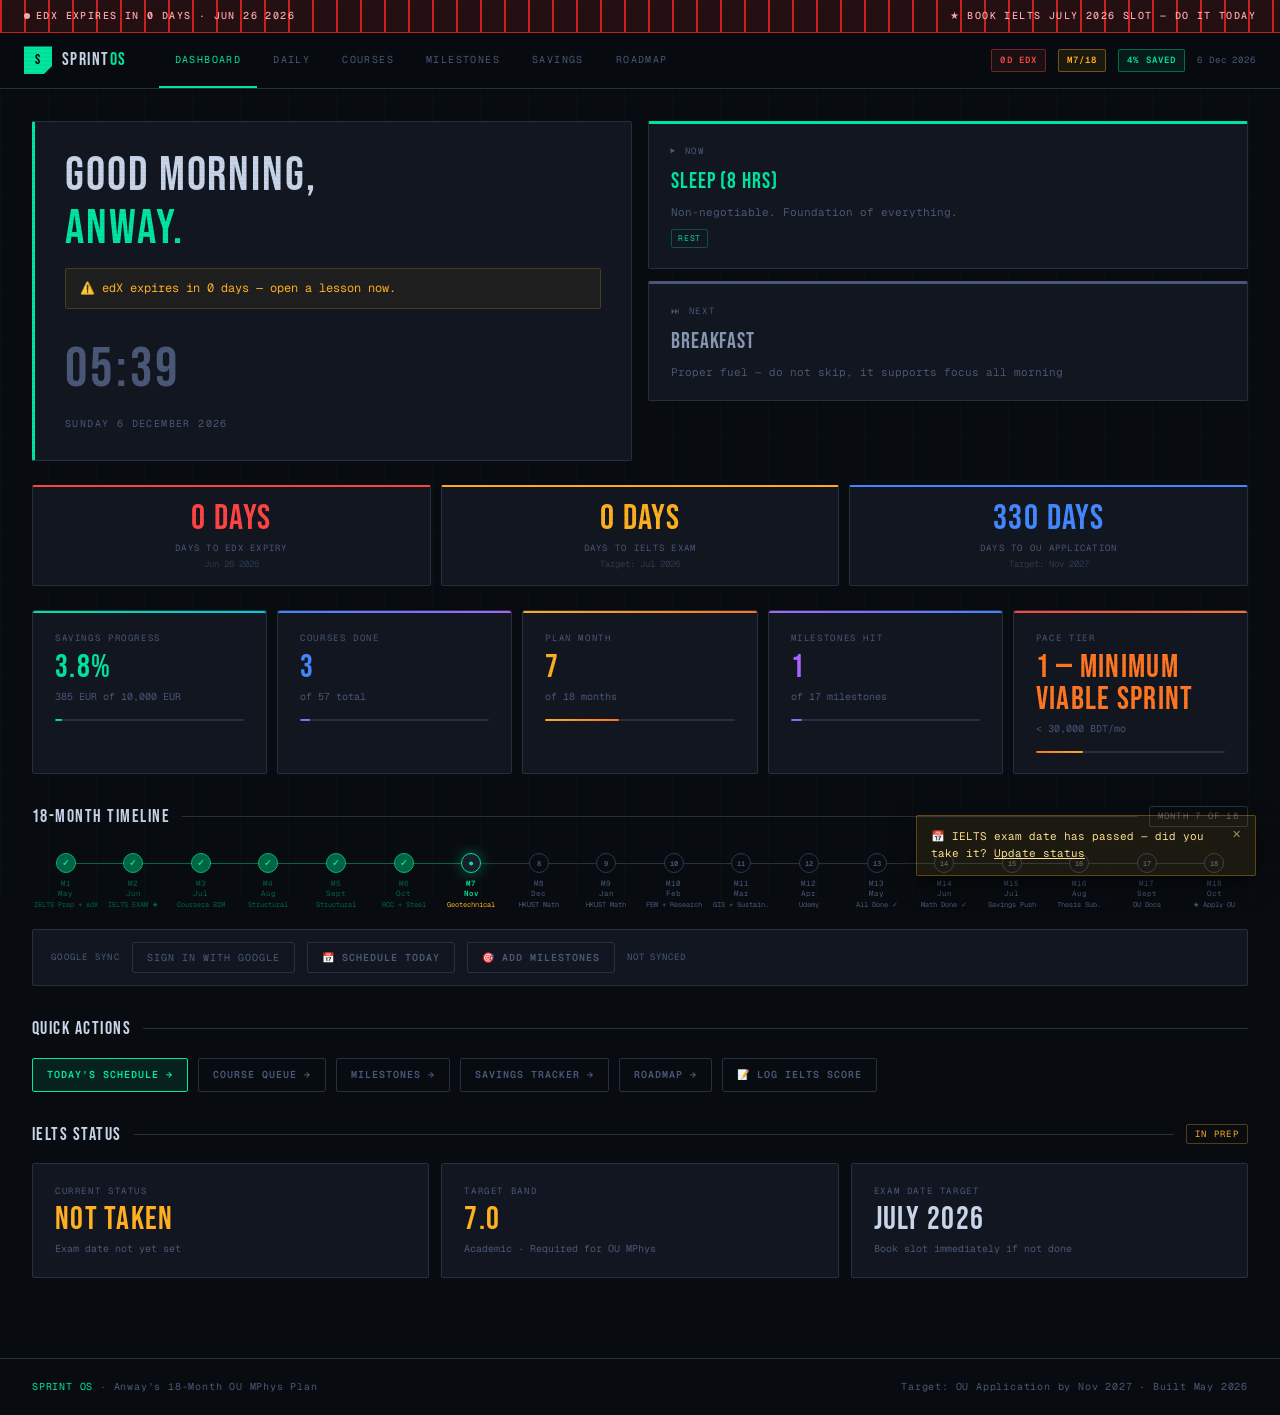
==== index.html @ 0c219feb "Add files via upload" ====
<!DOCTYPE html>
<html lang="en">
<head>
<meta charset="UTF-8">
<meta name="viewport" content="width=device-width,initial-scale=1">
<title>Sprint OS · Dashboard</title>
<link rel="stylesheet" href="style.css">
<style>
.hero {
  display:grid; grid-template-columns:1fr 1fr;
  gap:16px; margin-bottom:24px;
}
.hero-main {
  background:var(--bg2); border:1px solid var(--border2);
  border-left:3px solid var(--green); border-radius:var(--radius);
  padding:28px 30px; grid-column:1;
}
.hero-greeting { font-family:var(--font-display); font-size:clamp(1.8rem,4vw,3rem); letter-spacing:.04em; line-height:1.1; margin-bottom:8px; }
.hero-greeting .acc { color:var(--green); }
.hero-priority { font-size:12px; color:var(--amber); margin-top:12px; padding:10px 14px; background:rgba(255,176,32,.06); border:1px solid rgba(255,176,32,.2); border-radius:2px; }
.hero-clock { font-family:var(--font-display); font-size:3.5rem; letter-spacing:.06em; color:var(--text3); margin-top:16px; }
.hero-date  { font-size:10px; color:var(--text3); letter-spacing:.14em; text-transform:uppercase; margin-top:2px; }

.now-block-card {
  background:var(--bg2); border:1px solid var(--border2);
  border-top:3px solid var(--green); border-radius:var(--radius);
  padding:20px 22px;
}
.nb-label { font-size:9px; letter-spacing:.2em; text-transform:uppercase; color:var(--text3); margin-bottom:6px; }
.nb-name  { font-family:var(--font-display); font-size:1.4rem; letter-spacing:.04em; color:var(--green); margin-bottom:4px; }
.nb-desc  { font-size:11px; color:var(--text3); line-height:1.5; }
.nb-tag   { display:inline-block; font-size:8px; letter-spacing:.1em; text-transform:uppercase; padding:2px 6px; border-radius:2px; border:1px solid; margin-top:8px; }

.countdown-row { display:grid; grid-template-columns:repeat(3,1fr); gap:10px; margin-bottom:24px; }
.cd-card { background:var(--bg2); border:1px solid var(--border2); border-radius:var(--radius); padding:14px 16px; text-align:center; }
.cd-num  { font-family:var(--font-display); font-size:2.2rem; letter-spacing:.04em; line-height:1; }
.cd-lbl  { font-size:9px; letter-spacing:.14em; text-transform:uppercase; color:var(--text3); margin-top:4px; }
.cd-date { font-size:9px; color:var(--dim); margin-top:2px; }

.quick-actions { display:flex; gap:10px; flex-wrap:wrap; margin-bottom:28px; }

.sync-bar {
  background:var(--bg2); border:1px solid var(--border2);
  border-radius:var(--radius); padding:12px 18px;
  display:flex; align-items:center; gap:12px; flex-wrap:wrap;
  margin-bottom:24px;
}
.sync-bar-label { font-size:9px; letter-spacing:.14em; text-transform:uppercase; color:var(--text3); }

@media(max-width:768px){
  .hero { grid-template-columns:1fr; }
  .countdown-row { grid-template-columns:1fr 1fr; }
}
</style>
</head>
<body>

<div id="nav-placeholder"></div>

<main class="main fade-in">

  <!-- HERO -->
  <div class="hero">
    <div class="hero-main">
      <div class="hero-greeting">
        <span id="greeting-text">Good morning,</span><br>
        <span class="acc">Anway.</span>
      </div>
      <div class="hero-priority" id="daily-priority">Loading...</div>
      <div class="hero-clock" id="live-clock">--:--</div>
      <div class="hero-date"  id="live-date-full">—</div>
    </div>

    <div style="display:flex;flex-direction:column;gap:12px">
      <div class="now-block-card">
        <div class="nb-label">▶ Now</div>
        <div class="nb-name" id="now-block-name">—</div>
        <div class="nb-desc" id="now-block-desc">—</div>
        <span class="nb-tag" id="now-block-tag" style="color:var(--green);border-color:rgba(0,229,160,.3)">—</span>
      </div>
      <div class="now-block-card" style="border-top-color:var(--text3)">
        <div class="nb-label">⏭ Next</div>
        <div class="nb-name" id="next-block-name" style="color:var(--text2)">—</div>
        <div class="nb-desc" id="next-block-desc">—</div>
      </div>
    </div>
  </div>

  <!-- COUNTDOWNS -->
  <div class="countdown-row">
    <div class="cd-card" style="border-top:2px solid var(--red)">
      <div class="cd-num" style="color:var(--red)" id="cnt-edx">—</div>
      <div class="cd-lbl">Days to edX Expiry</div>
      <div class="cd-date">Jun 26 2026</div>
    </div>
    <div class="cd-card" style="border-top:2px solid var(--amber)">
      <div class="cd-num" style="color:var(--amber)" id="cnt-ielts">—</div>
      <div class="cd-lbl">Days to IELTS Exam</div>
      <div class="cd-date">Target: Jul 2026</div>
    </div>
    <div class="cd-card" style="border-top:2px solid var(--blue)">
      <div class="cd-num" style="color:var(--blue)" id="cnt-ou">—</div>
      <div class="cd-lbl">Days to OU Application</div>
      <div class="cd-date">Target: Nov 2027</div>
    </div>
  </div>

  <!-- STATS -->
  <div class="stat-grid delay-2">
    <div class="card lift">
      <div class="card-accent-bar" style="background:linear-gradient(90deg,var(--green),var(--teal))"></div>
      <div class="card-label">Savings Progress</div>
      <div class="card-value green" id="stat-savings-pct">—%</div>
      <div class="card-sub" id="stat-savings-sub">— EUR of 10,000 EUR</div>
      <div class="micro-bar"><div class="micro-fill" id="mf-savings" style="background:linear-gradient(90deg,var(--green),var(--teal))"></div></div>
    </div>
    <div class="card lift">
      <div class="card-accent-bar" style="background:linear-gradient(90deg,var(--blue),var(--purple))"></div>
      <div class="card-label">Courses Done</div>
      <div class="card-value blue" id="stat-courses">—</div>
      <div class="card-sub" id="stat-courses-sub">of — total</div>
      <div class="micro-bar"><div class="micro-fill" id="mf-courses" style="background:linear-gradient(90deg,var(--blue),var(--purple))"></div></div>
    </div>
    <div class="card lift">
      <div class="card-accent-bar" style="background:linear-gradient(90deg,var(--amber),var(--orange))"></div>
      <div class="card-label">Plan Month</div>
      <div class="card-value amber" id="stat-month">—</div>
      <div class="card-sub">of 18 months</div>
      <div class="micro-bar"><div class="micro-fill" id="mf-month" style="background:linear-gradient(90deg,var(--amber),var(--orange))"></div></div>
    </div>
    <div class="card lift">
      <div class="card-accent-bar" style="background:linear-gradient(90deg,var(--purple),var(--blue))"></div>
      <div class="card-label">Milestones Hit</div>
      <div class="card-value purple" id="stat-miles">—</div>
      <div class="card-sub" id="stat-miles-sub">of — milestones</div>
      <div class="micro-bar"><div class="micro-fill" id="mf-miles" style="background:linear-gradient(90deg,var(--purple),var(--blue))"></div></div>
    </div>
    <div class="card lift">
      <div class="card-accent-bar" style="background:linear-gradient(90deg,var(--red),var(--orange))"></div>
      <div class="card-label">Pace Tier</div>
      <div class="card-value" id="stat-tier" style="color:var(--orange)">—</div>
      <div class="card-sub" id="stat-tier-sub">—</div>
      <div class="micro-bar"><div class="micro-fill" id="mf-tier" style="background:linear-gradient(90deg,var(--orange),var(--amber))"></div></div>
    </div>
  </div>

  <!-- TIMELINE -->
  <div class="sec-head">
    <div class="sec-title">18-Month Timeline</div>
    <div class="sec-line"></div>
    <div class="sec-tag dim" id="tl-month-tag">Month — of 18</div>
  </div>
  <div id="timeline-placeholder"></div>

  <!-- SYNC / GOOGLE -->
  <div class="sync-bar delay-3">
    <span class="sync-bar-label">Google Sync</span>
    <button class="gapi-btn" id="gapi-btn" onclick="handleGapiBtn()">
      <span id="gapi-btn-text">Sign in with Google</span>
    </button>
    <button class="btn btn-ghost" onclick="U.scheduleToday()" title="Add today's schedule to Google Calendar">📅 Schedule Today</button>
    <button class="btn btn-ghost" onclick="U.scheduleAllMilestones()" title="Add all milestone dates to Google Calendar">🎯 Add Milestones</button>
    <span class="sync-status" id="sync-status">Not synced</span>
  </div>

  <!-- QUICK ACTIONS -->
  <div class="sec-head"><div class="sec-title">Quick Actions</div><div class="sec-line"></div></div>
  <div class="quick-actions">
    <a href="daily.html"     class="btn btn-primary">Today's Schedule →</a>
    <a href="courses.html"   class="btn btn-ghost">Course Queue →</a>
    <a href="milestones.html"class="btn btn-ghost">Milestones →</a>
    <a href="savings.html"   class="btn btn-ghost">Savings Tracker →</a>
    <a href="roadmap.html"   class="btn btn-ghost">Roadmap →</a>
    <button class="btn btn-ghost" onclick="showIeltsModal()">📝 Log IELTS Score</button>
  </div>

  <!-- IELTS STATUS PANEL -->
  <div class="sec-head"><div class="sec-title">IELTS Status</div><div class="sec-line"></div><div class="sec-tag" id="ielts-tag">—</div></div>
  <div id="ielts-panel" style="display:flex;gap:12px;flex-wrap:wrap">
    <div class="card" style="flex:1;min-width:220px" id="ielts-status-card">
      <div class="card-label">Current Status</div>
      <div class="card-value" id="ielts-status-val">—</div>
      <div class="card-sub"  id="ielts-status-sub">—</div>
    </div>
    <div class="card" style="flex:1;min-width:220px">
      <div class="card-label">Target Band</div>
      <div class="card-value amber">7.0</div>
      <div class="card-sub">Academic · Required for OU MPhys</div>
    </div>
    <div class="card" style="flex:1;min-width:220px">
      <div class="card-label">Exam Date Target</div>
      <div class="card-value">July 2026</div>
      <div class="card-sub">Book slot immediately if not done</div>
    </div>
  </div>

</main>

<!-- IELTS Score Modal -->
<div id="ielts-modal" style="display:none;position:fixed;inset:0;background:rgba(0,0,0,.75);z-index:8000;align-items:center;justify-content:center">
  <div style="background:var(--bg2);border:1px solid var(--border2);border-top:3px solid var(--green);padding:28px 32px;border-radius:var(--radius);min-width:320px;max-width:420px">
    <div style="font-family:var(--font-display);font-size:1.4rem;letter-spacing:.05em;margin-bottom:16px">Log IELTS Score</div>
    <div class="input-row">
      <span class="input-label">Overall Band Score</span>
      <input class="field" type="number" id="ielts-score-input" step="0.5" min="1" max="9" placeholder="e.g. 7.5"/>
    </div>
    <div style="display:flex;gap:8px;margin-top:16px">
      <button class="btn btn-primary" onclick="submitIelts()">Save Score</button>
      <button class="btn btn-ghost" onclick="document.getElementById('ielts-modal').style.display='none'">Cancel</button>
    </div>
    <div style="font-size:10px;color:var(--text3);margin-top:12px">Saving this will switch the planner to Post-IELTS mode and sync to Google Drive if connected.</div>
  </div>
</div>

<div id="footer-placeholder"></div>

<!-- SCRIPTS -->
<script src="data.js"></script>
<script src="update.js"></script>
<!-- Load Google API (optional — works without it) -->
<script async defer src="https://apis.google.com/js/api.js" onload="U.init()"></script>
<script>
// Fallback init if gapi doesn't load
window.addEventListener('load', () => {
  if (!window._gapiInitDone) U.init();
});

document.addEventListener('DOMContentLoaded', () => {
  document.getElementById('nav-placeholder').innerHTML = buildNavHTML('index.html');
  document.getElementById('footer-placeholder').innerHTML = buildFooterHTML();
  document.getElementById('timeline-placeholder').innerHTML = buildTimelineHTML();
  refresh();
});

document.addEventListener('ui:refresh',        refresh);
document.addEventListener('savings:updated',   refresh);
document.addEventListener('milestones:updated',refresh);
document.addEventListener('state:loaded',      refresh);

document.addEventListener('gapi:auth', e => {
  const btn = document.getElementById('gapi-btn');
  const txt = document.getElementById('gapi-btn-text');
  if (e.detail.isSignedIn) {
    btn.classList.add('signed-in');
    const user = gapi?.auth2?.getAuthInstance()?.currentUser?.get()?.getBasicProfile();
    txt.textContent = '✓ ' + (user?.getEmail() || 'Signed in');
  } else {
    btn.classList.remove('signed-in');
    txt.textContent = 'Sign in with Google';
  }
});

function handleGapiBtn() {
  if (U.Drive.isSignedIn()) U.Drive.signOut();
  else U.Drive.signIn();
}

function refresh() {
  const sum = U.liveSummary();
  const t   = sum.tier;

  document.getElementById('greeting-text').textContent = sum.greeting.split(',')[0] + ',';

  const cb = sum.currentBlock;
  document.getElementById('now-block-name').textContent = cb ? cb.n : '—';
  document.getElementById('now-block-desc').textContent = cb ? cb.d : 'No active block.';
  document.getElementById('now-block-tag').textContent  = cb ? cb.tag.toUpperCase() : '—';
  const nb = sum.nextBlock;
  document.getElementById('next-block-name').textContent = nb ? nb.n : '—';
  document.getElementById('next-block-desc').textContent = nb ? nb.d : '—';

  document.getElementById('daily-priority').textContent = sum.dailyPriority;

  const sp = sum.savingsPct.toFixed(1);
  const se = Math.round(sum.savingsEur);
  document.getElementById('stat-savings-pct').textContent = sp + '%';
  document.getElementById('stat-savings-sub').textContent = se + ' EUR of 10,000 EUR';
  document.getElementById('mf-savings').style.width = sp + '%';

  document.getElementById('stat-courses').textContent    = sum.cDone;
  document.getElementById('stat-courses-sub').textContent = 'of ' + sum.cTotal + ' total';
  document.getElementById('mf-courses').style.width = (sum.cDone/sum.cTotal*100) + '%';

  document.getElementById('stat-month').textContent = sum.planMonth;
  document.getElementById('mf-month').style.width   = (sum.planMonth/18*100) + '%';

  document.getElementById('stat-miles').textContent     = sum.mDone;
  document.getElementById('stat-miles-sub').textContent = 'of ' + sum.mTotal + ' milestones';
  document.getElementById('mf-miles').style.width = (sum.mDone/sum.mTotal*100) + '%';

  document.getElementById('stat-tier').textContent    = t.id + ' — ' + t.name;
  document.getElementById('stat-tier-sub').textContent= t.range;
  document.getElementById('mf-tier').style.width       = t.fillPct + '%';
  document.getElementById('stat-tier').style.color     = t.col;
  document.getElementById('tl-month-tag').textContent  = 'Month ' + sum.planMonth + ' of 18';

  // IELTS panel
  const taken = U.Phase.ieltsTaken();
  const score = U.Phase.ieltsScore();
  document.getElementById('ielts-tag').textContent = taken ? (score >= 7 ? '✅ PASSED' : '⚠️ RETAKE') : 'IN PREP';
  document.getElementById('ielts-tag').className   = 'sec-tag ' + (taken ? (score >= 7 ? 'green' : 'red') : 'amber');
  document.getElementById('ielts-status-val').textContent = taken ? (score || '—') : 'Not taken';
  document.getElementById('ielts-status-sub').textContent = taken
    ? ('Taken ' + (U.Phase.ieltsTakenDate() ? new Date(U.Phase.ieltsTakenDate()).toLocaleDateString('en-GB') : ''))
    : 'Exam date not yet set';
  document.getElementById('ielts-status-val').style.color = taken ? (score >= 7 ? 'var(--green)' : 'var(--red)') : 'var(--amber)';
}

function showIeltsModal() { document.getElementById('ielts-modal').style.display = 'flex'; }
function submitIelts() {
  const score = parseFloat(document.getElementById('ielts-score-input').value);
  if (isNaN(score) || score < 1 || score > 9) { alert('Enter a valid band score (1–9)'); return; }
  U.markIeltsTaken(score);
  document.getElementById('ielts-modal').style.display = 'none';
  refresh();
}
</script>
</body>
</html>
---- style.css ----
/* ═══════════════════════════════════════════════════════════
   SPRINT OS — Shared Design System
   Aesthetic: Terminal × Mission Control × Engineering Log
   Fonts: Geist Mono (body) + Bebas Neue (display)
═══════════════════════════════════════════════════════════ */

@import url('https://fonts.googleapis.com/css2?family=Bebas+Neue&family=Geist+Mono:wght@300;400;500;600&family=Instrument+Serif:ital@0;1&display=swap');

/* ── TOKENS ── */
:root {
  --bg:       #080c10;
  --bg1:      #0c1018;
  --bg2:      #111620;
  --bg3:      #181e2c;
  --bg4:      #1e2638;

  --border:   #1e2638;
  --border2:  #263040;
  --border3:  #2e3a50;

  --text:     #c8d4e8;
  --text2:    #8898b4;
  --text3:    #4a5878;
  --dim:      #2e3a50;

  --green:    #00e5a0;
  --green2:   #00b87f;
  --green3:   #006644;
  --amber:    #ffb020;
  --amber2:   #cc8800;
  --red:      #ff4444;
  --red2:     #cc2222;
  --blue:     #4488ff;
  --blue2:    #2255cc;
  --purple:   #aa66ff;
  --teal:     #00ccdd;
  --orange:   #ff7722;

  --font-mono: 'Geist Mono', 'JetBrains Mono', monospace;
  --font-display: 'Bebas Neue', 'Impact', sans-serif;
  --font-serif: 'Instrument Serif', Georgia, serif;

  --nav-h: 56px;
  --radius: 2px;

  --glow-green: 0 0 24px rgba(0,229,160,.2);
  --glow-amber: 0 0 24px rgba(255,176,32,.2);
  --glow-red:   0 0 24px rgba(255,68,68,.2);
  --glow-blue:  0 0 24px rgba(68,136,255,.2);
}

/* ── RESET ── */
*, *::before, *::after { margin:0; padding:0; box-sizing:border-box; }
html { scroll-behavior: smooth; }

body {
  background: var(--bg);
  color: var(--text);
  font-family: var(--font-mono);
  font-size: 13px;
  line-height: 1.6;
  min-height: 100vh;
  overflow-x: hidden;
}

/* Scanline overlay */
body::before {
  content: '';
  position: fixed; inset: 0;
  background: repeating-linear-gradient(
    0deg,
    transparent,
    transparent 2px,
    rgba(0,0,0,.03) 2px,
    rgba(0,0,0,.03) 4px
  );
  pointer-events: none; z-index: 9999;
  mix-blend-mode: multiply;
}

/* Grid background */
body::after {
  content: '';
  position: fixed; inset: 0;
  background-image:
    linear-gradient(rgba(0,229,160,.025) 1px, transparent 1px),
    linear-gradient(90deg, rgba(0,229,160,.025) 1px, transparent 1px);
  background-size: 48px 48px;
  pointer-events: none; z-index: 0;
}

a { color: var(--green); text-decoration: none; }
a:hover { color: var(--text); }

/* ── SCROLLBAR ── */
::-webkit-scrollbar { width: 4px; height: 4px; }
::-webkit-scrollbar-track { background: var(--bg1); }
::-webkit-scrollbar-thumb { background: var(--border3); border-radius: 2px; }
::-webkit-scrollbar-thumb:hover { background: var(--text3); }

/* ═══════════════════════════════════════════════════════════
   TOP ALERT BAR
═══════════════════════════════════════════════════════════ */
.alert-bar {
  display: flex; align-items: center; justify-content: space-between;
  gap: 12px; flex-wrap: wrap;
  padding: 8px 24px;
  font-size: 10px; letter-spacing: .14em; text-transform: uppercase; font-weight: 500;
  position: relative; z-index: 100;
}
.alert-bar.danger {
  background: repeating-linear-gradient(
    90deg, var(--red2) 0, var(--red2) 2px, rgba(204,34,34,.15) 2px, rgba(204,34,34,.15) 24px
  );
  border-bottom: 1px solid var(--red2);
  color: #ffaaaa;
}
.alert-bar.warn {
  background: rgba(255,176,32,.08);
  border-bottom: 1px solid rgba(255,176,32,.25);
  color: var(--amber);
}
.alert-bar .ab-dot {
  display: inline-block; width: 6px; height: 6px; border-radius: 50%;
  background: currentColor; margin-right: 6px;
  animation: blink 1.4s ease infinite;
}
@keyframes blink { 0%,100%{opacity:1} 50%{opacity:.2} }

/* ═══════════════════════════════════════════════════════════
   NAVIGATION
═══════════════════════════════════════════════════════════ */
.nav {
  position: sticky; top: 0; z-index: 200;
  height: var(--nav-h);
  background: rgba(8,12,16,.95);
  border-bottom: 1px solid var(--border2);
  backdrop-filter: blur(12px);
  display: flex; align-items: center;
  padding: 0 24px;
  gap: 0;
}

.nav-brand {
  display: flex; align-items: center; gap: 10px;
  margin-right: 32px; flex-shrink: 0;
}
.nav-logo {
  width: 28px; height: 28px;
  background: var(--green);
  clip-path: polygon(0 0, 100% 0, 100% 70%, 70% 100%, 0 100%);
  display: flex; align-items: center; justify-content: center;
  font-family: var(--font-display); font-size: 14px; color: #000;
  letter-spacing: .05em;
}
.nav-title {
  font-family: var(--font-display);
  font-size: 18px; letter-spacing: .08em;
  color: var(--text);
}
.nav-title span { color: var(--green); }

.nav-links {
  display: flex; align-items: stretch; gap: 0;
  height: 100%; flex: 1;
}
.nav-link {
  display: flex; align-items: center;
  padding: 0 16px;
  font-size: 10px; letter-spacing: .14em; text-transform: uppercase;
  color: var(--text3);
  border-bottom: 2px solid transparent;
  transition: all .18s;
  cursor: pointer; text-decoration: none;
  white-space: nowrap;
}
.nav-link:hover { color: var(--text); border-bottom-color: var(--border3); }
.nav-link.active { color: var(--green); border-bottom-color: var(--green); }

.nav-right {
  margin-left: auto; flex-shrink: 0;
  display: flex; align-items: center; gap: 12px;
}
.nav-badge {
  font-size: 9px; letter-spacing: .12em; text-transform: uppercase;
  padding: 3px 8px; border-radius: 2px;
  border: 1px solid; font-weight: 600;
}
.nav-badge.red { border-color: rgba(255,68,68,.4); color: var(--red); background: rgba(255,68,68,.08); }
.nav-badge.amber { border-color: rgba(255,176,32,.4); color: var(--amber); background: rgba(255,176,32,.08); }
.nav-badge.green { border-color: rgba(0,229,160,.4); color: var(--green); background: rgba(0,229,160,.08); }
#nav-date { font-size: 9px; color: var(--text3); letter-spacing: .1em; }

/* Hamburger for mobile */
.nav-hamburger {
  display: none; flex-direction: column; gap: 4px; cursor: pointer;
  padding: 4px; margin-left: auto;
}
.nav-hamburger span { width: 20px; height: 1.5px; background: var(--text2); transition: all .2s; }

/* ═══════════════════════════════════════════════════════════
   MAIN LAYOUT
═══════════════════════════════════════════════════════════ */
.main {
  position: relative; z-index: 1;
  max-width: 1440px; margin: 0 auto;
  padding: 32px 32px 80px;
}

/* ═══════════════════════════════════════════════════════════
   PAGE HEADER
═══════════════════════════════════════════════════════════ */
.page-header {
  margin-bottom: 32px;
  padding-bottom: 24px;
  border-bottom: 1px solid var(--border2);
  display: grid;
  grid-template-columns: 1fr auto;
  align-items: end;
  gap: 24px;
}
.ph-eyebrow {
  font-size: 9px; letter-spacing: .25em; text-transform: uppercase;
  color: var(--green); margin-bottom: 8px;
  display: flex; align-items: center; gap: 8px;
}
.ph-eyebrow::before { content:''; display:inline-block; width:16px; height:1px; background:var(--green); }
.ph-title {
  font-family: var(--font-display);
  font-size: clamp(2.4rem, 5vw, 4rem);
  letter-spacing: .04em; line-height: 1;
  color: var(--text);
}
.ph-title .accent { color: var(--green); }
.ph-title .dim { color: var(--text3); }
.ph-sub {
  font-size: 11px; color: var(--text2);
  margin-top: 10px; display: flex; gap: 16px; flex-wrap: wrap;
}
.ph-tag {
  display: flex; align-items: center; gap: 5px;
}
.ph-dot { width: 5px; height: 5px; border-radius: 50%; flex-shrink: 0; }
.ph-meta { text-align: right; }
.ph-month-big {
  font-family: var(--font-display);
  font-size: 3rem; color: var(--amber); line-height: 1;
}
.ph-month-label { font-size: 9px; color: var(--text3); letter-spacing: .18em; text-transform: uppercase; margin-top: 2px; }

/* ═══════════════════════════════════════════════════════════
   SECTION HEADS
═══════════════════════════════════════════════════════════ */
.sec-head {
  display: flex; align-items: center; gap: 12px;
  margin: 28px 0 14px;
}
.sec-head:first-child { margin-top: 0; }
.sec-title {
  font-family: var(--font-display);
  font-size: 1.15rem; letter-spacing: .08em;
  color: var(--text); flex-shrink: 0;
}
.sec-line {
  flex: 1; height: 1px; background: var(--border2);
}
.sec-tag {
  font-size: 9px; letter-spacing: .14em; text-transform: uppercase;
  padding: 2px 8px; border-radius: 2px; border: 1px solid; flex-shrink: 0;
}
.sec-tag.green { color: var(--green); border-color: rgba(0,229,160,.3); }
.sec-tag.amber { color: var(--amber); border-color: rgba(255,176,32,.3); }
.sec-tag.red   { color: var(--red);   border-color: rgba(255,68,68,.3); }
.sec-tag.blue  { color: var(--blue);  border-color: rgba(68,136,255,.3); }
.sec-tag.dim   { color: var(--text3); border-color: var(--border2); }

/* ═══════════════════════════════════════════════════════════
   CARDS
═══════════════════════════════════════════════════════════ */
.card {
  background: var(--bg2);
  border: 1px solid var(--border2);
  border-radius: var(--radius);
  padding: 20px 22px;
  position: relative;
  transition: border-color .18s, transform .18s;
}
.card:hover { border-color: var(--border3); }
.card.glow-green:hover { box-shadow: var(--glow-green); border-color: rgba(0,229,160,.3); }
.card.glow-amber:hover { box-shadow: var(--glow-amber); border-color: rgba(255,176,32,.3); }
.card.lift:hover { transform: translateY(-2px); }

.card-label {
  font-size: 9px; letter-spacing: .18em; text-transform: uppercase;
  color: var(--text3); margin-bottom: 6px;
}
.card-value {
  font-family: var(--font-display);
  font-size: 2rem; letter-spacing: .04em; line-height: 1;
}
.card-value.green  { color: var(--green); }
.card-value.amber  { color: var(--amber); }
.card-value.red    { color: var(--red); }
.card-value.blue   { color: var(--blue); }
.card-value.purple { color: var(--purple); }
.card-sub { font-size: 10px; color: var(--text3); margin-top: 5px; }

.card-accent-bar {
  position: absolute; top: 0; left: 0; right: 0;
  height: 2px; border-radius: 2px 2px 0 0;
}

/* Micro progress bar inside card */
.micro-bar { height: 2px; background: var(--border2); margin-top: 14px; border-radius: 2px; overflow: hidden; }
.micro-fill { height: 100%; border-radius: 2px; transition: width 1.2s ease; }

/* ═══════════════════════════════════════════════════════════
   STAT GRID
═══════════════════════════════════════════════════════════ */
.stat-grid {
  display: grid;
  grid-template-columns: repeat(auto-fit, minmax(150px, 1fr));
  gap: 10px;
  margin-bottom: 28px;
}

/* ═══════════════════════════════════════════════════════════
   ALERT BOXES (inline)
═══════════════════════════════════════════════════════════ */
.alert {
  display: flex; align-items: flex-start; gap: 10px;
  padding: 11px 14px; border-radius: var(--radius);
  font-size: 11.5px; line-height: 1.65;
  margin-bottom: 14px;
}
.alert.danger { background: rgba(255,68,68,.07); border: 1px solid rgba(255,68,68,.25); color: #ffaaaa; }
.alert.warn   { background: rgba(255,176,32,.07); border: 1px solid rgba(255,176,32,.25); color: #ffe090; }
.alert.ok     { background: rgba(0,229,160,.07); border: 1px solid rgba(0,229,160,.25); color: #80f0cc; }
.alert.info   { background: rgba(68,136,255,.07); border: 1px solid rgba(68,136,255,.25); color: #aaccff; }
.alert.neutral{ background: var(--bg2); border: 1px solid var(--border2); color: var(--text2); }
.alert strong { color: inherit; font-weight: 600; }
.alert-icon   { font-size: 13px; flex-shrink: 0; margin-top: 1px; }

/* ═══════════════════════════════════════════════════════════
   TIMELINE
═══════════════════════════════════════════════════════════ */
.timeline-scroll { overflow-x: auto; padding-bottom: 4px; }
.timeline {
  display: flex; min-width: 760px;
  padding: 8px 0 16px;
}
.tl-item {
  flex: 1; text-align: center; position: relative; min-width: 44px;
}
.tl-line {
  position: absolute; top: 10px;
  left: 50%; right: -50%;
  height: 1px; background: var(--border2); z-index: 0;
}
.tl-item.done .tl-line   { background: var(--green3); }
.tl-item:last-child .tl-line { display: none; }
.tl-node {
  width: 20px; height: 20px; border-radius: 50%;
  border: 1.5px solid var(--border3); background: var(--bg);
  margin: 0 auto 6px; position: relative; z-index: 1;
  display: flex; align-items: center; justify-content: center;
  font-size: 7px; font-weight: 600; color: var(--text3);
  transition: all .25s;
}
.tl-item.done .tl-node {
  background: var(--green3); border-color: var(--green2);
  color: var(--green); font-size: 9px;
}
.tl-item.current .tl-node {
  background: var(--bg3); border-color: var(--green);
  color: var(--green); box-shadow: 0 0 14px rgba(0,229,160,.4);
  animation: node-pulse 2s ease infinite;
}
@keyframes node-pulse {
  0%,100%{ box-shadow: 0 0 14px rgba(0,229,160,.4); }
  50%    { box-shadow: 0 0 24px rgba(0,229,160,.7); }
}
.tl-mlabel { font-size: 7.5px; color: var(--text3); line-height: 1.3; }
.tl-item.current .tl-mlabel { color: var(--green); font-weight: 600; }
.tl-item.done .tl-mlabel { color: var(--green3); }
.tl-event { font-size: 7px; color: var(--text3); margin-top: 2px; line-height: 1.2; }
.tl-item.current .tl-event { color: var(--amber); }
.tl-item.done .tl-event { color: var(--green3); }

/* ═══════════════════════════════════════════════════════════
   TOGGLE BUTTONS
═══════════════════════════════════════════════════════════ */
.toggle-group { display: flex; gap: 0; }
.toggle-btn {
  display: flex; align-items: center; gap: 7px;
  padding: 7px 14px;
  border: 1px solid var(--border2); background: var(--bg2);
  font-family: var(--font-mono); font-size: 10px;
  letter-spacing: .1em; text-transform: uppercase; color: var(--text3);
  cursor: pointer; transition: all .15s;
}
.toggle-btn:first-child { border-radius: 2px 0 0 2px; }
.toggle-btn:last-child { border-radius: 0 2px 2px 0; border-left: none; }
.toggle-btn:hover { color: var(--text); border-color: var(--border3); }
.toggle-btn.on { background: var(--bg3); color: var(--green); border-color: rgba(0,229,160,.35); }
.toggle-btn.on-amber { background: var(--bg3); color: var(--amber); border-color: rgba(255,176,32,.35); }
.toggle-btn.on-red { background: var(--bg3); color: var(--red); border-color: rgba(255,68,68,.35); }
.t-dot { width: 7px; height: 7px; border-radius: 50%; background: currentColor; flex-shrink: 0; }

/* Standalone control */
.ctrl {
  display: flex; align-items: center; gap: 8px;
  padding: 8px 16px; border-radius: var(--radius);
  border: 1px solid var(--border2); background: var(--bg2);
  font-family: var(--font-mono); font-size: 10px;
  letter-spacing: .1em; text-transform: uppercase; color: var(--text3);
  cursor: pointer; transition: all .15s;
}
.ctrl:hover { border-color: var(--border3); color: var(--text); }
.ctrl.active { background: var(--bg3); }
.ctrl.active-green { border-color: rgba(0,229,160,.35); color: var(--green); }
.ctrl.active-amber { border-color: rgba(255,176,32,.35); color: var(--amber); }
.ctrl.active-red   { border-color: rgba(255,68,68,.35); color: var(--red); }
.ctrl.active-blue  { border-color: rgba(68,136,255,.35); color: var(--blue); }
.ctrl-dot { width: 7px; height: 7px; border-radius: 50%; background: currentColor; flex-shrink: 0; }

/* ═══════════════════════════════════════════════════════════
   SCHEDULE BLOCKS
═══════════════════════════════════════════════════════════ */
.sched-list { display: flex; flex-direction: column; gap: 3px; }
.sched-row {
  display: flex; align-items: stretch;
  border: 1px solid var(--border); border-radius: var(--radius);
  background: var(--bg1); overflow: hidden;
  transition: background .12s, transform .12s;
}
.sched-row:hover { background: var(--bg2); transform: translateX(3px); }
.sched-row.row-ielts  { border-left: 3px solid var(--red); }
.sched-row.row-math   { border-left: 3px solid var(--green); }
.sched-row.row-work   { border-left: 3px solid var(--orange); }
.sched-row.row-study  { border-left: 3px solid var(--blue); }
.sched-row.row-thesis { border-left: 3px solid var(--purple); }
.sched-row.row-life   { border-left: 3px solid var(--amber); }
.sched-row.row-rest   { border-left: 3px solid var(--border3); }
.sched-time {
  width: 112px; min-width: 112px;
  font-size: 10px; color: var(--text3);
  padding: 10px 12px;
  border-right: 1px solid var(--border);
  display: flex; align-items: center;
}
.sched-body { flex: 1; padding: 10px 14px; }
.sched-name { font-size: 12px; color: var(--text); font-weight: 500; margin-bottom: 2px; }
.sched-note { font-size: 10px; color: var(--text3); line-height: 1.5; }
.sched-tag {
  display: inline-block; font-size: 8px; letter-spacing: .1em;
  text-transform: uppercase; padding: 2px 6px; border-radius: 2px;
  margin-top: 4px; border: 1px solid;
}
.stag-ielts  { color:#ff8888; border-color:rgba(255,68,68,.25); background:rgba(255,68,68,.08); }
.stag-math   { color:var(--green); border-color:rgba(0,229,160,.25); background:rgba(0,229,160,.08); }
.stag-work   { color:var(--orange); border-color:rgba(255,119,34,.25); background:rgba(255,119,34,.08); }
.stag-study  { color:var(--blue); border-color:rgba(68,136,255,.25); background:rgba(68,136,255,.08); }
.stag-thesis { color:var(--purple); border-color:rgba(170,102,255,.25); background:rgba(170,102,255,.08); }
.stag-life   { color:var(--amber); border-color:rgba(255,176,32,.25); background:rgba(255,176,32,.08); }
.stag-rest   { color:var(--text3); border-color:var(--border2); background:rgba(30,38,56,.5); }

/* ═══════════════════════════════════════════════════════════
   CHECKLIST ITEMS (milestones & courses)
═══════════════════════════════════════════════════════════ */
.check-item {
  display: flex; align-items: flex-start; gap: 12px;
  padding: 11px 14px;
  border: 1px solid var(--border); border-radius: var(--radius);
  background: var(--bg1);
  cursor: pointer; transition: all .15s;
  position: relative; overflow: hidden;
  margin-bottom: 4px;
}
.check-item::before {
  content: ''; position: absolute; left: 0; top: 0; bottom: 0;
  width: 0; transition: width .25s ease;
}
.check-item.is-done::before    { width: 3px; background: var(--green); }
.check-item.is-urgent::before  { width: 3px; background: var(--red); }
.check-item.is-priority::before{ width: 3px; background: var(--amber); }
.check-item.is-today::before   { width: 3px; background: var(--amber); animation: today-pulse 1.5s ease infinite; }
@keyframes today-pulse { 0%,100%{opacity:1}50%{opacity:.4} }
.check-item:hover { background: var(--bg2); border-color: var(--border2); }
.check-item.is-done { opacity: .6; }

.ci-box {
  width: 18px; height: 18px; flex-shrink: 0; margin-top: 1px;
  border: 1.5px solid var(--border3); border-radius: 2px;
  background: var(--bg); display: flex; align-items: center;
  justify-content: center; font-size: 10px; color: var(--green);
  transition: all .2s;
}
.check-item.is-done .ci-box { background: var(--green3); border-color: var(--green2); }
.check-item.is-urgent .ci-box { border-color: rgba(255,68,68,.5); }
.check-item.is-today .ci-box { border-color: var(--amber); animation: box-pulse 1.5s ease infinite; }
@keyframes box-pulse { 0%,100%{box-shadow:0 0 0} 50%{box-shadow:0 0 8px rgba(255,176,32,.4)} }

.ci-content { flex: 1; }
.ci-title { font-size: 12px; color: var(--text); font-weight: 500; line-height: 1.4; }
.check-item.is-done .ci-title { text-decoration: line-through; color: var(--text3); }
.ci-sub { font-size: 10px; color: var(--text3); margin-top: 3px; line-height: 1.5; }
.ci-badge {
  font-size: 9px; letter-spacing: .08em; text-transform: uppercase;
  padding: 2px 8px; border-radius: 2px; border: 1px solid;
  flex-shrink: 0; align-self: flex-start; margin-left: 8px;
  white-space: nowrap; font-weight: 500;
}
.cb-urgent { color: var(--red);   border-color: rgba(255,68,68,.35);   background: rgba(255,68,68,.08); }
.cb-warn   { color: var(--amber); border-color: rgba(255,176,32,.35);  background: rgba(255,176,32,.08); }
.cb-normal { color: var(--text3); border-color: var(--border2);        background: transparent; }
.cb-done   { color: var(--green); border-color: rgba(0,229,160,.35);   background: rgba(0,229,160,.08); }

/* ═══════════════════════════════════════════════════════════
   PROGRESS RING
═══════════════════════════════════════════════════════════ */
.ring-wrap { position: relative; display: inline-flex; }
.ring-svg { transform: rotate(-90deg); }
.ring-track { fill: none; stroke: var(--border2); }
.ring-fill  { fill: none; stroke-linecap: round; transition: stroke-dashoffset 1s ease; }
.ring-label {
  position: absolute; inset: 0;
  display: flex; flex-direction: column;
  align-items: center; justify-content: center;
  text-align: center;
}
.ring-pct {
  font-family: var(--font-display);
  font-size: 1.4rem; letter-spacing: .04em; line-height: 1;
}
.ring-sub { font-size: 8px; letter-spacing: .12em; text-transform: uppercase; color: var(--text3); margin-top: 2px; }

/* ═══════════════════════════════════════════════════════════
   PHASE / ACCORDION
═══════════════════════════════════════════════════════════ */
.phase-wrap { margin-bottom: 6px; }
.phase-head {
  display: flex; align-items: center; gap: 10px;
  padding: 11px 16px;
  border: 1px solid var(--border2); border-radius: var(--radius);
  background: var(--bg2);
  cursor: pointer; transition: background .14s;
  user-select: none;
}
.phase-head:hover { background: var(--bg3); }
.phase-head.ph-edx     { border-left: 3px solid var(--red); }
.phase-head.ph-li      { border-left: 3px solid var(--blue); }
.phase-head.ph-coursera{ border-left: 3px solid var(--amber); }
.phase-head.ph-udemy   { border-left: 3px solid var(--green); }
.ph-num   { font-size: 9px; letter-spacing: .16em; text-transform: uppercase; color: var(--text3); width: 52px; flex-shrink: 0; }
.ph-label { font-family: var(--font-display); font-size: 1rem; letter-spacing: .06em; flex: 1; }
.ph-when  { font-size: 9px; color: var(--text3); flex-shrink: 0; }
.ph-status {
  font-size: 9px; letter-spacing: .1em; text-transform: uppercase;
  padding: 2px 8px; border-radius: 2px; border: 1px solid; flex-shrink: 0; font-weight: 600;
}
.phs-urgent  { color: var(--red);   border-color: rgba(255,68,68,.35); background: rgba(255,68,68,.1); }
.phs-active  { color: var(--green); border-color: rgba(0,229,160,.35); background: rgba(0,229,160,.1); }
.phs-paused  { color: var(--text3); border-color: var(--border2);      background: transparent; }
.phs-later   { color: var(--text3); border-color: var(--border2);      background: transparent; }
.ph-count { font-size: 10px; color: var(--text3); flex-shrink: 0; }
.ph-chev  { color: var(--text3); font-size: 10px; flex-shrink: 0; transition: transform .2s; }
.ph-chev.open { transform: rotate(180deg); }
.ph-progress { height: 2px; background: var(--border2); overflow: hidden; }
.ph-prog-fill { height: 100%; transition: width .8s ease; }
.ph-edx     .ph-prog-fill { background: var(--red); }
.ph-li      .ph-prog-fill { background: var(--blue); }
.ph-coursera.ph-prog-fill { background: var(--amber); }
.ph-udemy   .ph-prog-fill { background: var(--green); }
.phase-body { display: none; border: 1px solid var(--border2); border-top: none; border-radius: 0 0 var(--radius) var(--radius); padding: 4px 0 8px; background: var(--bg1); }
.phase-body.open { display: block; }
.cg-head {
  display: flex; justify-content: space-between; align-items: center;
  font-size: 9px; letter-spacing: .14em; text-transform: uppercase;
  color: var(--text3); padding: 8px 16px 4px;
  border-top: 1px solid var(--border);
  margin-top: 4px;
}
.cg-head:first-child { border-top: none; margin-top: 0; }
.cg-month { font-size: 8px; color: var(--amber); border: 1px solid rgba(255,176,32,.25); padding: 1px 6px; border-radius: 2px; }

.course-row {
  display: flex; align-items: center; gap: 8px;
  padding: 6px 16px; border-bottom: 1px solid var(--border);
  font-size: 11px; cursor: pointer; transition: background .09s;
}
.course-row:last-child { border-bottom: none; }
.course-row:hover { background: var(--bg2); }
.course-row.is-done .cr-name { text-decoration: line-through; color: var(--text3); }
.course-row.is-cdone .cr-name { text-decoration: line-through; color: var(--text3); }
.cr-box {
  width: 13px; height: 13px; border: 1.5px solid var(--border3);
  border-radius: 2px; flex-shrink: 0;
  display: flex; align-items: center; justify-content: center;
  font-size: 8px; background: var(--bg); transition: all .15s;
}
.course-row.is-done .cr-box, .course-row.is-cdone .cr-box { background: var(--green3); border-color: var(--green2); color: var(--green); }
.cr-star { width: 12px; font-size: 9px; color: var(--amber); flex-shrink: 0; text-align: center; }
.cr-name { flex: 1; color: var(--text2); }
.cr-drop { color: var(--text3); text-decoration: line-through; }
.cr-drop-tag { font-size: 8px; color: var(--red); border: 1px solid rgba(255,68,68,.25); padding: 1px 5px; border-radius: 2px; flex-shrink: 0; }
.cr-prog { font-size: 9px; color: var(--orange); width: 56px; text-align: right; flex-shrink: 0; }
.cr-plat {
  font-size: 8px; letter-spacing: .07em; text-transform: uppercase;
  padding: 1px 6px; border-radius: 2px; border: 1px solid; flex-shrink: 0;
  width: 64px; text-align: center;
}
.plat-edx      { color: var(--red);   border-color: rgba(255,68,68,.3); }
.plat-li       { color: var(--blue);  border-color: rgba(68,136,255,.3); }
.plat-coursera { color: var(--amber); border-color: rgba(255,176,32,.3); }
.plat-udemy    { color: var(--green); border-color: rgba(0,229,160,.3); }

/* ═══════════════════════════════════════════════════════════
   SAVINGS GAUGE (SVG arc)
═══════════════════════════════════════════════════════════ */
.gauge-container {
  display: flex; flex-direction: column; align-items: center;
  gap: 16px; padding: 24px;
}
.gauge-wrap { position: relative; }
.gauge-svg .g-track { fill: none; stroke: var(--border2); stroke-width: 10; stroke-linecap: round; }
.gauge-svg .g-fill  { fill: none; stroke-width: 10; stroke-linecap: round; transition: stroke-dashoffset 1.2s cubic-bezier(.4,0,.2,1); }
.gauge-overlay {
  position: absolute; inset: 0;
  display: flex; flex-direction: column;
  align-items: center; justify-content: flex-end;
  padding-bottom: 12px;
}
.gauge-pct-big { font-family: var(--font-display); font-size: 2.2rem; color: var(--green); line-height: 1; }
.gauge-pct-lbl { font-size: 8px; letter-spacing: .15em; text-transform: uppercase; color: var(--text3); }
.gauge-amounts { display: grid; grid-template-columns: 1fr 1fr; gap: 12px; width: 100%; }
.ga { text-align: center; }
.ga-lbl { font-size: 9px; letter-spacing: .12em; text-transform: uppercase; color: var(--text3); margin-bottom: 2px; }
.ga-val { font-family: var(--font-display); font-size: 1.15rem; letter-spacing: .04em; }

/* ═══════════════════════════════════════════════════════════
   INPUTS
═══════════════════════════════════════════════════════════ */
.input-row { display: flex; align-items: center; gap: 8px; margin-bottom: 12px; flex-wrap: wrap; }
.input-label { font-size: 10px; color: var(--text3); width: 148px; flex-shrink: 0; letter-spacing: .06em; }
.field {
  font-family: var(--font-mono); font-size: 12px;
  background: var(--bg); border: 1px solid var(--border2);
  color: var(--text); padding: 7px 10px; border-radius: var(--radius);
  flex: 1; min-width: 100px; outline: none; transition: border-color .15s;
}
.field:focus { border-color: var(--green); }
.btn {
  font-family: var(--font-mono); font-size: 10px;
  letter-spacing: .1em; text-transform: uppercase; font-weight: 600;
  border: 1px solid; padding: 8px 14px; border-radius: var(--radius);
  cursor: pointer; transition: all .14s; white-space: nowrap;
}
.btn-primary { border-color: var(--green); color: var(--green); background: rgba(0,229,160,.1); }
.btn-primary:hover { background: var(--green); color: #000; }
.btn-ghost   { border-color: var(--border2); color: var(--text3); background: transparent; }
.btn-ghost:hover { border-color: var(--border3); color: var(--text); }

/* ═══════════════════════════════════════════════════════════
   WEEKLY GRID
═══════════════════════════════════════════════════════════ */
.week-grid {
  display: grid; grid-template-columns: repeat(7, 1fr);
  gap: 6px; margin-bottom: 14px;
}
.day-col {
  background: var(--bg1); border: 1px solid var(--border); border-radius: var(--radius);
  padding: 8px 6px; min-height: 180px;
}
.day-col.weekend { border-top: 2px solid var(--amber); }
.day-name {
  font-size: 8px; letter-spacing: .14em; text-transform: uppercase;
  color: var(--text3); border-bottom: 1px solid var(--border);
  padding-bottom: 5px; margin-bottom: 6px; text-align: center;
}
.day-col.weekend .day-name { color: var(--amber); }
.day-blk {
  font-size: 8.5px; line-height: 1.4; padding: 2px 5px;
  margin-bottom: 3px; border-radius: 2px; border-left: 2px solid;
}
.db-work   { border-color: var(--orange); background: rgba(255,119,34,.07); color: #fdba74; }
.db-study  { border-color: var(--blue);   background: rgba(68,136,255,.07); color: #93c5fd; }
.db-math   { border-color: var(--green);  background: rgba(0,229,160,.07);  color: var(--green); }
.db-self   { border-color: var(--red);    background: rgba(255,68,68,.07);  color: #fca5a5; }
.db-thesis { border-color: var(--purple); background: rgba(170,102,255,.07);color: #c4b5fd; }
.db-life   { border-color: var(--amber);  background: rgba(255,176,32,.07); color: var(--amber); }
.db-rest   { border-color: var(--border3);background: rgba(46,58,80,.3);    color: var(--text3); }

/* ═══════════════════════════════════════════════════════════
   SCENARIO CARDS (savings)
═══════════════════════════════════════════════════════════ */
.scenario-grid { display: grid; grid-template-columns: repeat(auto-fill, minmax(160px, 1fr)); gap: 10px; margin-bottom: 24px; }
.sc-card {
  background: var(--bg2); border: 1px solid var(--border2);
  border-radius: var(--radius); padding: 14px 16px; position: relative;
  transition: transform .14s;
}
.sc-card:hover { transform: translateY(-2px); }
.sc-card.fail  { border-color: rgba(255,68,68,.25); background: rgba(255,68,68,.04); }
.sc-card.warn  { border-color: rgba(255,176,32,.25); background: rgba(255,176,32,.04); }
.sc-card.pass  { border-color: rgba(0,229,160,.25); background: rgba(0,229,160,.04); }
.sc-need { position: absolute; top: -8px; right: 8px; font-size: 8px; letter-spacing: .12em; text-transform: uppercase; background: var(--amber); color: #000; padding: 1px 7px; border-radius: 2px; font-weight: 700; }
.sc-mo { font-family: var(--font-display); font-size: 1.5rem; letter-spacing: .04em; line-height: 1.1; }
.sc-mo.fail { color: var(--red); } .sc-mo.warn { color: var(--amber); } .sc-mo.pass { color: var(--green); }
.sc-detail { font-size: 10px; color: var(--text3); margin-top: 3px; }
.sc-verdict { font-size: 10px; font-weight: 600; margin-top: 6px; }
.sc-verdict.fail { color: var(--red); } .sc-verdict.warn { color: var(--amber); } .sc-verdict.pass { color: var(--green); }

/* ═══════════════════════════════════════════════════════════
   TIER CARDS
═══════════════════════════════════════════════════════════ */
.tier-grid { display: grid; grid-template-columns: repeat(auto-fill, minmax(210px, 1fr)); gap: 12px; }
.tier-card {
  background: var(--bg2); border: 1px solid var(--border2);
  border-radius: var(--radius); padding: 18px 20px; position: relative;
  transition: all .18s;
}
.tier-card:hover { transform: translateY(-2px); }
.tier-card.current { border-color: var(--amber); box-shadow: var(--glow-amber); }
.tier-cur-tag { position: absolute; top: -9px; right: 8px; background: var(--amber); color: #000; font-size: 8px; letter-spacing: .12em; text-transform: uppercase; padding: 2px 8px; border-radius: 2px; font-weight: 700; }
.tier-num   { font-size: 9px; letter-spacing: .16em; text-transform: uppercase; color: var(--text3); margin-bottom: 4px; }
.tier-name  { font-family: var(--font-display); font-size: 1rem; letter-spacing: .06em; margin-bottom: 3px; }
.tier-range { font-size: 10px; color: var(--text3); margin-bottom: 10px; }
.tier-list  { list-style: none; font-size: 10px; color: var(--text3); line-height: 1.9; }
.tier-list li::before { content: '→ '; color: var(--dim); }
.tier-warn { font-size: 10px; color: var(--red); margin-top: 8px; font-weight: 500; }

/* ═══════════════════════════════════════════════════════════
   ROADMAP PERIODS
═══════════════════════════════════════════════════════════ */
.period-wrap { border: 1px solid var(--border2); border-radius: var(--radius); margin-bottom: 10px; overflow: hidden; }
.period-head {
  display: flex; align-items: center; gap: 12px;
  padding: 13px 20px; cursor: pointer;
  border-bottom: 1px solid transparent;
  background: var(--bg2); transition: background .14s;
  user-select: none;
}
.period-head:hover { background: var(--bg3); }
.period-head.open { border-bottom-color: var(--border2); }
.period-num  { font-size: 9px; letter-spacing: .15em; text-transform: uppercase; color: var(--text3); width: 72px; flex-shrink: 0; }
.period-label { font-family: var(--font-display); font-size: 1rem; letter-spacing: .06em; flex: 1; }
.period-chev { color: var(--text3); font-size: 10px; transition: transform .2s; }
.period-chev.open { transform: rotate(180deg); }
.period-body { display: none; padding: 18px 20px; background: var(--bg1); }
.period-body.open { display: block; }
.goal-grid { display: grid; grid-template-columns: repeat(auto-fill, minmax(210px, 1fr)); gap: 8px; }
.goal-card {
  background: var(--bg2); border: 1px solid var(--border); border-left: 2px solid;
  border-radius: var(--radius); padding: 11px 13px;
  font-size: 11px; color: var(--text2); line-height: 1.6;
  cursor: pointer; transition: all .14s;
}
.goal-card:hover { background: var(--bg3); color: var(--text); }
.goal-card.done { opacity: .45; text-decoration: line-through; }
.goal-num { font-size: 8.5px; letter-spacing: .12em; text-transform: uppercase; color: var(--dim); margin-bottom: 3px; }

/* ═══════════════════════════════════════════════════════════
   FOOTER
═══════════════════════════════════════════════════════════ */
.site-footer {
  border-top: 1px solid var(--border2);
  padding: 20px 32px;
  font-size: 10px; color: var(--text3); letter-spacing: .08em;
  display: flex; justify-content: space-between; align-items: center;
  flex-wrap: wrap; gap: 8px;
  position: relative; z-index: 1;
}
.footer-brand { color: var(--green); }

/* ═══════════════════════════════════════════════════════════
   ETA RESULT BOX
═══════════════════════════════════════════════════════════ */
.eta-box {
  padding: 14px 16px; border-radius: var(--radius);
  border: 1px solid var(--border2); background: var(--bg2);
  font-size: 11.5px; line-height: 1.8; color: var(--text2);
  margin-top: 12px;
}
.eta-box.ok   { border-color: rgba(0,229,160,.3); background: rgba(0,229,160,.05); }
.eta-box.bad  { border-color: rgba(255,68,68,.3); background: rgba(255,68,68,.05); }

/* ═══════════════════════════════════════════════════════════
   INTENSITY METER
═══════════════════════════════════════════════════════════ */
.intensity {
  margin-bottom: 18px;
  background: var(--bg2); border: 1px solid var(--border2);
  border-radius: var(--radius); padding: 12px 16px;
}
.int-header { display: flex; justify-content: space-between; margin-bottom: 8px; font-size: 9px; letter-spacing: .14em; text-transform: uppercase; color: var(--text3); }
.int-track  { height: 5px; background: var(--border2); border-radius: 3px; overflow: hidden; }
.int-fill   { height: 100%; border-radius: 3px; transition: width 1s ease, background .4s; }

/* ═══════════════════════════════════════════════════════════
   RESPONSIVE
═══════════════════════════════════════════════════════════ */
@media (max-width: 1024px) {
  .main { padding: 24px 20px 60px; }
}
@media (max-width: 768px) {
  .nav-links { display: none; }
  .nav-links.mobile-open { display: flex; flex-direction: column; position: fixed; top: var(--nav-h); left: 0; right: 0; background: var(--bg1); border-bottom: 1px solid var(--border2); padding: 8px 0; z-index: 300; }
  .nav-links.mobile-open .nav-link { padding: 12px 24px; border-bottom: none; border-left: 2px solid transparent; }
  .nav-links.mobile-open .nav-link.active { border-left-color: var(--green); }
  .nav-hamburger { display: flex; }
  .page-header { grid-template-columns: 1fr; }
  .ph-meta { text-align: left; }
  .week-grid { grid-template-columns: repeat(4, 1fr); }
  .main { padding: 18px 14px 60px; }
  .stat-grid { grid-template-columns: repeat(2, 1fr); }
}
@media (max-width: 480px) {
  .week-grid { grid-template-columns: repeat(2, 1fr); }
  .stat-grid { grid-template-columns: repeat(2, 1fr); }
  .scenario-grid { grid-template-columns: repeat(2, 1fr); }
}

/* ═══════════════════════════════════════════════════════════
   ANIMATIONS
═══════════════════════════════════════════════════════════ */
@keyframes fade-in  { from{opacity:0;transform:translateY(8px)} to{opacity:1;transform:translateY(0)} }
@keyframes slide-in { from{opacity:0;transform:translateX(-8px)} to{opacity:1;transform:translateX(0)} }
.fade-in  { animation: fade-in .35s ease both; }
.slide-in { animation: slide-in .3s ease both; }
.delay-1 { animation-delay: .05s; }
.delay-2 { animation-delay: .1s; }
.delay-3 { animation-delay: .15s; }
.delay-4 { animation-delay: .2s; }
.delay-5 { animation-delay: .25s; }
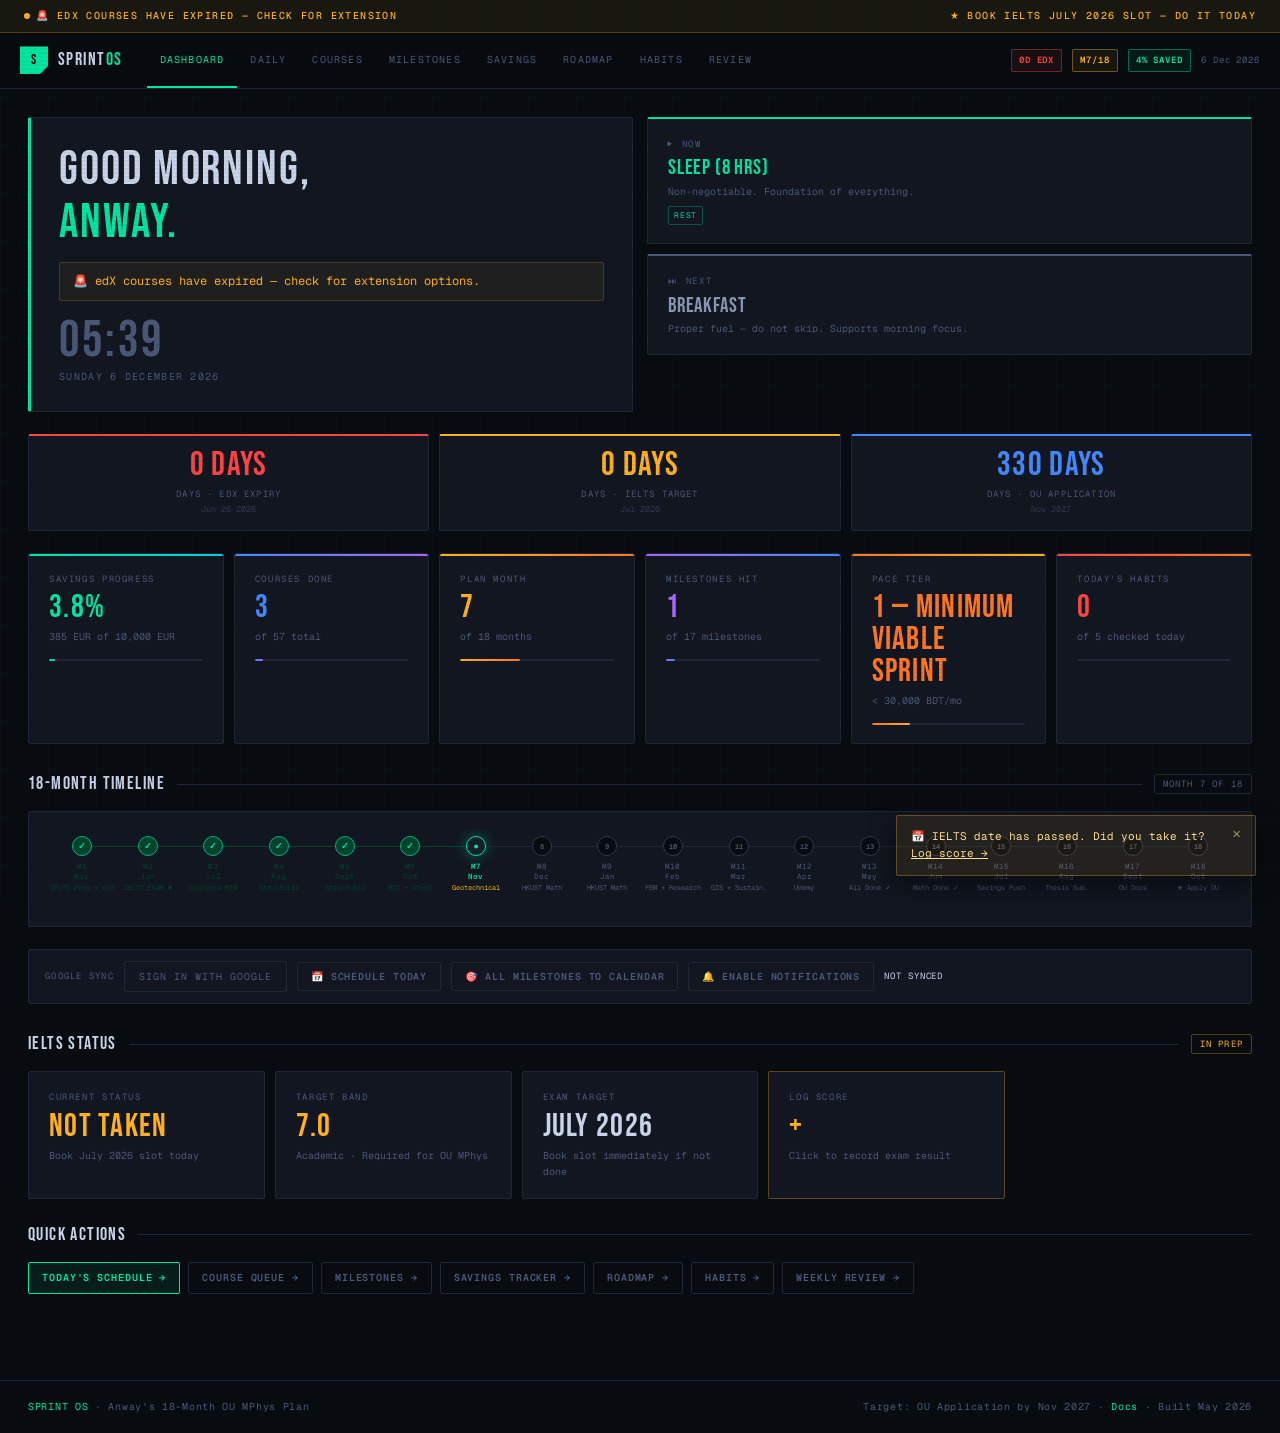
==== commit 36223b6a: "upload" ====
--- a/index.html
+++ b/index.html
@@ -5,245 +5,220 @@
 <meta name="viewport" content="width=device-width,initial-scale=1">
 <title>Sprint OS · Dashboard</title>
 <link rel="stylesheet" href="style.css">
+<link rel="manifest" href="manifest.json">
+<meta name="theme-color" content="#00e5a0">
 <style>
-.hero {
-  display:grid; grid-template-columns:1fr 1fr;
-  gap:16px; margin-bottom:24px;
-}
-.hero-main {
-  background:var(--bg2); border:1px solid var(--border2);
-  border-left:3px solid var(--green); border-radius:var(--radius);
-  padding:28px 30px; grid-column:1;
-}
-.hero-greeting { font-family:var(--font-display); font-size:clamp(1.8rem,4vw,3rem); letter-spacing:.04em; line-height:1.1; margin-bottom:8px; }
-.hero-greeting .acc { color:var(--green); }
-.hero-priority { font-size:12px; color:var(--amber); margin-top:12px; padding:10px 14px; background:rgba(255,176,32,.06); border:1px solid rgba(255,176,32,.2); border-radius:2px; }
-.hero-clock { font-family:var(--font-display); font-size:3.5rem; letter-spacing:.06em; color:var(--text3); margin-top:16px; }
-.hero-date  { font-size:10px; color:var(--text3); letter-spacing:.14em; text-transform:uppercase; margin-top:2px; }
-
-.now-block-card {
-  background:var(--bg2); border:1px solid var(--border2);
-  border-top:3px solid var(--green); border-radius:var(--radius);
-  padding:20px 22px;
-}
-.nb-label { font-size:9px; letter-spacing:.2em; text-transform:uppercase; color:var(--text3); margin-bottom:6px; }
-.nb-name  { font-family:var(--font-display); font-size:1.4rem; letter-spacing:.04em; color:var(--green); margin-bottom:4px; }
-.nb-desc  { font-size:11px; color:var(--text3); line-height:1.5; }
-.nb-tag   { display:inline-block; font-size:8px; letter-spacing:.1em; text-transform:uppercase; padding:2px 6px; border-radius:2px; border:1px solid; margin-top:8px; }
-
-.countdown-row { display:grid; grid-template-columns:repeat(3,1fr); gap:10px; margin-bottom:24px; }
-.cd-card { background:var(--bg2); border:1px solid var(--border2); border-radius:var(--radius); padding:14px 16px; text-align:center; }
-.cd-num  { font-family:var(--font-display); font-size:2.2rem; letter-spacing:.04em; line-height:1; }
-.cd-lbl  { font-size:9px; letter-spacing:.14em; text-transform:uppercase; color:var(--text3); margin-top:4px; }
-.cd-date { font-size:9px; color:var(--dim); margin-top:2px; }
-
-.quick-actions { display:flex; gap:10px; flex-wrap:wrap; margin-bottom:28px; }
-
-.sync-bar {
-  background:var(--bg2); border:1px solid var(--border2);
-  border-radius:var(--radius); padding:12px 18px;
-  display:flex; align-items:center; gap:12px; flex-wrap:wrap;
-  margin-bottom:24px;
-}
-.sync-bar-label { font-size:9px; letter-spacing:.14em; text-transform:uppercase; color:var(--text3); }
-
-@media(max-width:768px){
-  .hero { grid-template-columns:1fr; }
-  .countdown-row { grid-template-columns:1fr 1fr; }
-}
+.hero{display:grid;grid-template-columns:1fr 1fr;gap:14px;margin-bottom:22px}
+.hero-main{background:var(--bg2);border:1px solid var(--border2);border-left:3px solid var(--green);border-radius:var(--r);padding:26px 28px}
+.hero-greeting{font-family:var(--font-display);font-size:clamp(1.8rem,4vw,3rem);letter-spacing:.04em;line-height:1.1;margin-bottom:8px}
+.hero-greeting .acc{color:var(--green)}
+.hero-priority{font-size:12px;color:var(--amber);margin-top:12px;padding:9px 13px;background:rgba(255,176,32,.06);border:1px solid rgba(255,176,32,.2);border-radius:var(--r)}
+.hero-clock{font-family:var(--font-display);font-size:3.2rem;letter-spacing:.06em;color:var(--text3);margin-top:14px;line-height:1}
+.hero-date{font-size:10px;color:var(--text3);letter-spacing:.13em;text-transform:uppercase;margin-top:3px}
+.now-card{background:var(--bg2);border:1px solid var(--border2);border-top:2px solid var(--green);border-radius:var(--r);padding:18px 20px}
+.nc-label{font-size:9px;letter-spacing:.2em;text-transform:uppercase;color:var(--text3);margin-bottom:5px}
+.nc-name{font-family:var(--font-display);font-size:1.3rem;letter-spacing:.04em;color:var(--green);margin-bottom:3px;line-height:1.2}
+.nc-desc{font-size:10px;color:var(--text3);line-height:1.5}
+.nc-tag{display:inline-block;font-size:8px;letter-spacing:.1em;text-transform:uppercase;padding:2px 5px;border-radius:2px;border:1px solid rgba(0,229,160,.3);color:var(--green);margin-top:7px}
+.cd-row{display:grid;grid-template-columns:repeat(3,1fr);gap:10px;margin-bottom:22px}
+.cd-card{background:var(--bg2);border:1px solid var(--border2);border-radius:var(--r);padding:13px 15px;text-align:center}
+.cd-num{font-family:var(--font-display);font-size:2.1rem;letter-spacing:.04em;line-height:1}
+.cd-lbl{font-size:9px;letter-spacing:.13em;text-transform:uppercase;color:var(--text3);margin-top:4px}
+.cd-date{font-size:8.5px;color:var(--dim);margin-top:2px}
+.sync-bar{background:var(--bg2);border:1px solid var(--border2);border-radius:var(--r);padding:11px 16px;display:flex;align-items:center;gap:10px;flex-wrap:wrap;margin-bottom:22px}
+.sync-bar-label{font-size:9px;letter-spacing:.14em;text-transform:uppercase;color:var(--text3);flex-shrink:0}
+.ielts-panel{display:grid;grid-template-columns:repeat(auto-fill,minmax(200px,1fr));gap:10px;margin-bottom:4px}
+.quick-links{display:flex;gap:8px;flex-wrap:wrap;margin-bottom:6px}
+@media(max-width:768px){.hero{grid-template-columns:1fr}.cd-row{grid-template-columns:1fr 1fr}}
 </style>
 </head>
 <body>
-
-<div id="nav-placeholder"></div>
-
+<div id="nav-ph"></div>
 <main class="main fade-in">
 
   <!-- HERO -->
   <div class="hero">
     <div class="hero-main">
-      <div class="hero-greeting">
-        <span id="greeting-text">Good morning,</span><br>
-        <span class="acc">Anway.</span>
-      </div>
-      <div class="hero-priority" id="daily-priority">Loading...</div>
+      <div class="hero-greeting"><span id="greeting">Good morning,</span><br><span class="acc">Anway.</span></div>
+      <div class="hero-priority" id="daily-priority">Loading…</div>
       <div class="hero-clock" id="live-clock">--:--</div>
       <div class="hero-date"  id="live-date-full">—</div>
     </div>
-
-    <div style="display:flex;flex-direction:column;gap:12px">
-      <div class="now-block-card">
-        <div class="nb-label">▶ Now</div>
-        <div class="nb-name" id="now-block-name">—</div>
-        <div class="nb-desc" id="now-block-desc">—</div>
-        <span class="nb-tag" id="now-block-tag" style="color:var(--green);border-color:rgba(0,229,160,.3)">—</span>
+    <div style="display:flex;flex-direction:column;gap:10px">
+      <div class="now-card">
+        <div class="nc-label">▶ Now</div>
+        <div class="nc-name" id="now-name">—</div>
+        <div class="nc-desc" id="now-desc">—</div>
+        <span class="nc-tag" id="now-tag">—</span>
       </div>
-      <div class="now-block-card" style="border-top-color:var(--text3)">
-        <div class="nb-label">⏭ Next</div>
-        <div class="nb-name" id="next-block-name" style="color:var(--text2)">—</div>
-        <div class="nb-desc" id="next-block-desc">—</div>
+      <div class="now-card" style="border-top-color:var(--text3)">
+        <div class="nc-label">⏭ Next</div>
+        <div class="nc-name" id="next-name" style="color:var(--text2)">—</div>
+        <div class="nc-desc" id="next-desc">—</div>
       </div>
     </div>
   </div>
 
   <!-- COUNTDOWNS -->
-  <div class="countdown-row">
+  <div class="cd-row">
     <div class="cd-card" style="border-top:2px solid var(--red)">
       <div class="cd-num" style="color:var(--red)" id="cnt-edx">—</div>
-      <div class="cd-lbl">Days to edX Expiry</div>
+      <div class="cd-lbl">Days · edX Expiry</div>
       <div class="cd-date">Jun 26 2026</div>
     </div>
     <div class="cd-card" style="border-top:2px solid var(--amber)">
       <div class="cd-num" style="color:var(--amber)" id="cnt-ielts">—</div>
-      <div class="cd-lbl">Days to IELTS Exam</div>
-      <div class="cd-date">Target: Jul 2026</div>
+      <div class="cd-lbl">Days · IELTS Target</div>
+      <div class="cd-date">Jul 2026</div>
     </div>
     <div class="cd-card" style="border-top:2px solid var(--blue)">
       <div class="cd-num" style="color:var(--blue)" id="cnt-ou">—</div>
-      <div class="cd-lbl">Days to OU Application</div>
-      <div class="cd-date">Target: Nov 2027</div>
+      <div class="cd-lbl">Days · OU Application</div>
+      <div class="cd-date">Nov 2027</div>
     </div>
   </div>
 
   <!-- STATS -->
   <div class="stat-grid delay-2">
+    <div class="card lift glow-g">
+      <div class="card-accent" style="background:linear-gradient(90deg,var(--green),var(--teal))"></div>
+      <div class="card-label">Savings Progress</div>
+      <div class="card-value green" id="st-savings-pct">—%</div>
+      <div class="card-sub" id="st-savings-sub">— EUR of 10,000 EUR</div>
+      <div class="micro-bar"><div class="micro-fill" id="mf-savings" style="background:linear-gradient(90deg,var(--green),var(--teal))"></div></div>
+    </div>
     <div class="card lift">
-      <div class="card-accent-bar" style="background:linear-gradient(90deg,var(--green),var(--teal))"></div>
-      <div class="card-label">Savings Progress</div>
-      <div class="card-value green" id="stat-savings-pct">—%</div>
-      <div class="card-sub" id="stat-savings-sub">— EUR of 10,000 EUR</div>
-      <div class="micro-bar"><div class="micro-fill" id="mf-savings" style="background:linear-gradient(90deg,var(--green),var(--teal))"></div></div>
-    </div>
-    <div class="card lift">
-      <div class="card-accent-bar" style="background:linear-gradient(90deg,var(--blue),var(--purple))"></div>
+      <div class="card-accent" style="background:linear-gradient(90deg,var(--blue),var(--purple))"></div>
       <div class="card-label">Courses Done</div>
-      <div class="card-value blue" id="stat-courses">—</div>
-      <div class="card-sub" id="stat-courses-sub">of — total</div>
+      <div class="card-value blue" id="st-courses">—</div>
+      <div class="card-sub" id="st-courses-sub">of — total</div>
       <div class="micro-bar"><div class="micro-fill" id="mf-courses" style="background:linear-gradient(90deg,var(--blue),var(--purple))"></div></div>
     </div>
-    <div class="card lift">
-      <div class="card-accent-bar" style="background:linear-gradient(90deg,var(--amber),var(--orange))"></div>
+    <div class="card lift glow-a">
+      <div class="card-accent" style="background:linear-gradient(90deg,var(--amber),var(--orange))"></div>
       <div class="card-label">Plan Month</div>
-      <div class="card-value amber" id="stat-month">—</div>
+      <div class="card-value amber" id="st-month">—</div>
       <div class="card-sub">of 18 months</div>
       <div class="micro-bar"><div class="micro-fill" id="mf-month" style="background:linear-gradient(90deg,var(--amber),var(--orange))"></div></div>
     </div>
     <div class="card lift">
-      <div class="card-accent-bar" style="background:linear-gradient(90deg,var(--purple),var(--blue))"></div>
+      <div class="card-accent" style="background:linear-gradient(90deg,var(--purple),var(--blue))"></div>
       <div class="card-label">Milestones Hit</div>
-      <div class="card-value purple" id="stat-miles">—</div>
-      <div class="card-sub" id="stat-miles-sub">of — milestones</div>
+      <div class="card-value purple" id="st-miles">—</div>
+      <div class="card-sub" id="st-miles-sub">of — milestones</div>
       <div class="micro-bar"><div class="micro-fill" id="mf-miles" style="background:linear-gradient(90deg,var(--purple),var(--blue))"></div></div>
     </div>
     <div class="card lift">
-      <div class="card-accent-bar" style="background:linear-gradient(90deg,var(--red),var(--orange))"></div>
+      <div class="card-accent" style="background:linear-gradient(90deg,var(--orange),var(--amber))"></div>
       <div class="card-label">Pace Tier</div>
-      <div class="card-value" id="stat-tier" style="color:var(--orange)">—</div>
-      <div class="card-sub" id="stat-tier-sub">—</div>
+      <div class="card-value" id="st-tier" style="color:var(--orange)">—</div>
+      <div class="card-sub" id="st-tier-sub">—</div>
       <div class="micro-bar"><div class="micro-fill" id="mf-tier" style="background:linear-gradient(90deg,var(--orange),var(--amber))"></div></div>
     </div>
+    <div class="card lift">
+      <div class="card-accent" style="background:linear-gradient(90deg,var(--red),var(--orange))"></div>
+      <div class="card-label">Today's Habits</div>
+      <div class="card-value red" id="st-habits">—</div>
+      <div class="card-sub">of 5 checked today</div>
+      <div class="micro-bar"><div class="micro-fill" id="mf-habits" style="background:linear-gradient(90deg,var(--red),var(--orange))"></div></div>
+    </div>
   </div>
 
   <!-- TIMELINE -->
+  <div class="sec-head"><div class="sec-title">18-Month Timeline</div><div class="sec-line"></div><div class="sec-tag dim" id="tl-tag">Month — of 18</div></div>
+  <div style="background:var(--bg2);border:1px solid var(--border2);border-radius:var(--r);padding:16px 20px;margin-bottom:22px">
+    <div id="tl-ph"></div>
+  </div>
+
+  <!-- GOOGLE SYNC -->
+  <div class="sync-bar">
+    <span class="sync-bar-label">Google Sync</span>
+    <button class="gapi-btn" id="gapi-btn" onclick="handleGapiBtn()"><span id="gapi-txt">Sign in with Google</span></button>
+    <button class="btn btn-ghost" onclick="U.scheduleToday()">📅 Schedule Today</button>
+    <button class="btn btn-ghost" onclick="U.scheduleAllMilestones()">🎯 All Milestones to Calendar</button>
+    <button class="btn btn-ghost" id="notif-btn" onclick="U.requestNotifications()">🔔 Enable Notifications</button>
+    <span class="sync-status" id="sync-status">Not synced</span>
+  </div>
+
+  <!-- IELTS STATUS -->
   <div class="sec-head">
-    <div class="sec-title">18-Month Timeline</div>
-    <div class="sec-line"></div>
-    <div class="sec-tag dim" id="tl-month-tag">Month — of 18</div>
-  </div>
-  <div id="timeline-placeholder"></div>
-
-  <!-- SYNC / GOOGLE -->
-  <div class="sync-bar delay-3">
-    <span class="sync-bar-label">Google Sync</span>
-    <button class="gapi-btn" id="gapi-btn" onclick="handleGapiBtn()">
-      <span id="gapi-btn-text">Sign in with Google</span>
-    </button>
-    <button class="btn btn-ghost" onclick="U.scheduleToday()" title="Add today's schedule to Google Calendar">📅 Schedule Today</button>
-    <button class="btn btn-ghost" onclick="U.scheduleAllMilestones()" title="Add all milestone dates to Google Calendar">🎯 Add Milestones</button>
-    <span class="sync-status" id="sync-status">Not synced</span>
+    <div class="sec-title">IELTS Status</div><div class="sec-line"></div>
+    <div class="sec-tag amber" id="ielts-tag">In Prep</div>
+  </div>
+  <div class="ielts-panel">
+    <div class="card">
+      <div class="card-label">Current Status</div>
+      <div class="card-value" id="ielts-val" style="color:var(--amber)">Not taken</div>
+      <div class="card-sub"  id="ielts-sub">Exam date not yet booked</div>
+    </div>
+    <div class="card"><div class="card-label">Target Band</div><div class="card-value amber">7.0</div><div class="card-sub">Academic · Required for OU MPhys</div></div>
+    <div class="card"><div class="card-label">Exam Target</div><div class="card-value">July 2026</div><div class="card-sub">Book slot immediately if not done</div></div>
+    <div class="card" style="cursor:pointer;border-color:rgba(255,176,32,.3)" onclick="showIeltsModal()">
+      <div class="card-label">Log Score</div>
+      <div class="card-value amber">+</div>
+      <div class="card-sub">Click to record exam result</div>
+    </div>
   </div>
 
   <!-- QUICK ACTIONS -->
-  <div class="sec-head"><div class="sec-title">Quick Actions</div><div class="sec-line"></div></div>
-  <div class="quick-actions">
-    <a href="daily.html"     class="btn btn-primary">Today's Schedule →</a>
-    <a href="courses.html"   class="btn btn-ghost">Course Queue →</a>
-    <a href="milestones.html"class="btn btn-ghost">Milestones →</a>
-    <a href="savings.html"   class="btn btn-ghost">Savings Tracker →</a>
-    <a href="roadmap.html"   class="btn btn-ghost">Roadmap →</a>
-    <button class="btn btn-ghost" onclick="showIeltsModal()">📝 Log IELTS Score</button>
-  </div>
-
-  <!-- IELTS STATUS PANEL -->
-  <div class="sec-head"><div class="sec-title">IELTS Status</div><div class="sec-line"></div><div class="sec-tag" id="ielts-tag">—</div></div>
-  <div id="ielts-panel" style="display:flex;gap:12px;flex-wrap:wrap">
-    <div class="card" style="flex:1;min-width:220px" id="ielts-status-card">
-      <div class="card-label">Current Status</div>
-      <div class="card-value" id="ielts-status-val">—</div>
-      <div class="card-sub"  id="ielts-status-sub">—</div>
-    </div>
-    <div class="card" style="flex:1;min-width:220px">
-      <div class="card-label">Target Band</div>
-      <div class="card-value amber">7.0</div>
-      <div class="card-sub">Academic · Required for OU MPhys</div>
-    </div>
-    <div class="card" style="flex:1;min-width:220px">
-      <div class="card-label">Exam Date Target</div>
-      <div class="card-value">July 2026</div>
-      <div class="card-sub">Book slot immediately if not done</div>
-    </div>
+  <div class="sec-head" style="margin-top:22px"><div class="sec-title">Quick Actions</div><div class="sec-line"></div></div>
+  <div class="quick-links">
+    <a href="daily.html"      class="btn btn-primary">Today's Schedule →</a>
+    <a href="courses.html"    class="btn btn-ghost">Course Queue →</a>
+    <a href="milestones.html" class="btn btn-ghost">Milestones →</a>
+    <a href="savings.html"    class="btn btn-ghost">Savings Tracker →</a>
+    <a href="roadmap.html"    class="btn btn-ghost">Roadmap →</a>
+    <a href="habits.html"     class="btn btn-ghost">Habits →</a>
+    <a href="review.html"     class="btn btn-ghost">Weekly Review →</a>
   </div>
 
 </main>
 
-<!-- IELTS Score Modal -->
-<div id="ielts-modal" style="display:none;position:fixed;inset:0;background:rgba(0,0,0,.75);z-index:8000;align-items:center;justify-content:center">
-  <div style="background:var(--bg2);border:1px solid var(--border2);border-top:3px solid var(--green);padding:28px 32px;border-radius:var(--radius);min-width:320px;max-width:420px">
+<!-- IELTS MODAL -->
+<div id="ielts-modal" style="display:none;position:fixed;inset:0;background:rgba(0,0,0,.78);z-index:8000;align-items:center;justify-content:center">
+  <div style="background:var(--bg2);border:1px solid var(--border2);border-top:3px solid var(--green);padding:26px 30px;border-radius:var(--r);min-width:320px;max-width:420px">
     <div style="font-family:var(--font-display);font-size:1.4rem;letter-spacing:.05em;margin-bottom:16px">Log IELTS Score</div>
-    <div class="input-row">
-      <span class="input-label">Overall Band Score</span>
-      <input class="field" type="number" id="ielts-score-input" step="0.5" min="1" max="9" placeholder="e.g. 7.5"/>
-    </div>
-    <div style="display:flex;gap:8px;margin-top:16px">
+    <div style="display:grid;grid-template-columns:1fr 1fr;gap:10px;margin-bottom:14px">
+      <div><div style="font-size:9px;letter-spacing:.12em;text-transform:uppercase;color:var(--text3);margin-bottom:4px">Listening</div><input class="field" type="number" id="b-l" step="0.5" min="0" max="9" placeholder="—"/></div>
+      <div><div style="font-size:9px;letter-spacing:.12em;text-transform:uppercase;color:var(--text3);margin-bottom:4px">Reading</div><input class="field" type="number" id="b-r" step="0.5" min="0" max="9" placeholder="—"/></div>
+      <div><div style="font-size:9px;letter-spacing:.12em;text-transform:uppercase;color:var(--text3);margin-bottom:4px">Writing</div><input class="field" type="number" id="b-w" step="0.5" min="0" max="9" placeholder="—"/></div>
+      <div><div style="font-size:9px;letter-spacing:.12em;text-transform:uppercase;color:var(--text3);margin-bottom:4px">Speaking</div><input class="field" type="number" id="b-s" step="0.5" min="0" max="9" placeholder="—"/></div>
+    </div>
+    <div style="display:flex;align-items:center;gap:12px;margin-bottom:16px">
+      <div style="font-size:9px;color:var(--text3)">Overall Band:</div>
+      <div style="font-family:var(--font-display);font-size:2rem;color:var(--amber)" id="modal-overall">—</div>
+    </div>
+    <div style="display:flex;gap:8px">
       <button class="btn btn-primary" onclick="submitIelts()">Save Score</button>
-      <button class="btn btn-ghost" onclick="document.getElementById('ielts-modal').style.display='none'">Cancel</button>
-    </div>
-    <div style="font-size:10px;color:var(--text3);margin-top:12px">Saving this will switch the planner to Post-IELTS mode and sync to Google Drive if connected.</div>
+      <button class="btn btn-ghost"   onclick="document.getElementById('ielts-modal').style.display='none'">Cancel</button>
+    </div>
+    <div style="font-size:10px;color:var(--text3);margin-top:12px">Saves score, switches to Post-IELTS mode, and syncs to Google Drive.</div>
   </div>
 </div>
 
-<div id="footer-placeholder"></div>
-
-<!-- SCRIPTS -->
+<div id="footer-ph"></div>
 <script src="data.js"></script>
 <script src="update.js"></script>
-<!-- Load Google API (optional — works without it) -->
-<script async defer src="https://apis.google.com/js/api.js" onload="U.init()"></script>
+<script async defer src="https://apis.google.com/js/api.js"></script>
 <script>
-// Fallback init if gapi doesn't load
-window.addEventListener('load', () => {
-  if (!window._gapiInitDone) U.init();
-});
-
 document.addEventListener('DOMContentLoaded', () => {
-  document.getElementById('nav-placeholder').innerHTML = buildNavHTML('index.html');
-  document.getElementById('footer-placeholder').innerHTML = buildFooterHTML();
-  document.getElementById('timeline-placeholder').innerHTML = buildTimelineHTML();
+  document.getElementById('nav-ph').innerHTML    = buildNavHTML('index.html');
+  document.getElementById('footer-ph').innerHTML = buildFooterHTML();
+  document.getElementById('tl-ph').innerHTML     = buildTimelineHTML();
   refresh();
 });
 
-document.addEventListener('ui:refresh',        refresh);
-document.addEventListener('savings:updated',   refresh);
-document.addEventListener('milestones:updated',refresh);
-document.addEventListener('state:loaded',      refresh);
+['ui:refresh','savings:updated','milestones:updated','state:loaded','courses:updated'].forEach(e =>
+  document.addEventListener(e, refresh)
+);
 
 document.addEventListener('gapi:auth', e => {
   const btn = document.getElementById('gapi-btn');
-  const txt = document.getElementById('gapi-btn-text');
+  const txt = document.getElementById('gapi-txt');
   if (e.detail.isSignedIn) {
     btn.classList.add('signed-in');
-    const user = gapi?.auth2?.getAuthInstance()?.currentUser?.get()?.getBasicProfile();
-    txt.textContent = '✓ ' + (user?.getEmail() || 'Signed in');
+    const u = gapi?.auth2?.getAuthInstance()?.currentUser?.get()?.getBasicProfile();
+    txt.textContent = '✓ ' + (u?.getEmail() || 'Signed in');
   } else {
     btn.classList.remove('signed-in');
     txt.textContent = 'Sign in with Google';
@@ -251,65 +226,84 @@
 });
 
 function handleGapiBtn() {
-  if (U.Drive.isSignedIn()) U.Drive.signOut();
-  else U.Drive.signIn();
+  if (U.Drive.isSignedIn()) U.Drive.signOut(); else U.Drive.signIn();
 }
 
 function refresh() {
   const sum = U.liveSummary();
   const t   = sum.tier;
 
-  document.getElementById('greeting-text').textContent = sum.greeting.split(',')[0] + ',';
+  document.getElementById('greeting').textContent         = sum.greeting.split(',')[0] + ',';
+  document.getElementById('daily-priority').textContent   = sum.dailyPriority;
+  document.getElementById('tl-tag').textContent           = 'Month ' + sum.planMonth + ' of 18';
 
   const cb = sum.currentBlock;
-  document.getElementById('now-block-name').textContent = cb ? cb.n : '—';
-  document.getElementById('now-block-desc').textContent = cb ? cb.d : 'No active block.';
-  document.getElementById('now-block-tag').textContent  = cb ? cb.tag.toUpperCase() : '—';
+  document.getElementById('now-name').textContent = cb ? cb.n : '—';
+  document.getElementById('now-desc').textContent = cb ? cb.d : 'No active block.';
+  document.getElementById('now-tag').textContent  = cb ? cb.tag.toUpperCase() : '—';
   const nb = sum.nextBlock;
-  document.getElementById('next-block-name').textContent = nb ? nb.n : '—';
-  document.getElementById('next-block-desc').textContent = nb ? nb.d : '—';
-
-  document.getElementById('daily-priority').textContent = sum.dailyPriority;
-
-  const sp = sum.savingsPct.toFixed(1);
-  const se = Math.round(sum.savingsEur);
-  document.getElementById('stat-savings-pct').textContent = sp + '%';
-  document.getElementById('stat-savings-sub').textContent = se + ' EUR of 10,000 EUR';
-  document.getElementById('mf-savings').style.width = sp + '%';
-
-  document.getElementById('stat-courses').textContent    = sum.cDone;
-  document.getElementById('stat-courses-sub').textContent = 'of ' + sum.cTotal + ' total';
-  document.getElementById('mf-courses').style.width = (sum.cDone/sum.cTotal*100) + '%';
-
-  document.getElementById('stat-month').textContent = sum.planMonth;
-  document.getElementById('mf-month').style.width   = (sum.planMonth/18*100) + '%';
-
-  document.getElementById('stat-miles').textContent     = sum.mDone;
-  document.getElementById('stat-miles-sub').textContent = 'of ' + sum.mTotal + ' milestones';
-  document.getElementById('mf-miles').style.width = (sum.mDone/sum.mTotal*100) + '%';
-
-  document.getElementById('stat-tier').textContent    = t.id + ' — ' + t.name;
-  document.getElementById('stat-tier-sub').textContent= t.range;
-  document.getElementById('mf-tier').style.width       = t.fillPct + '%';
-  document.getElementById('stat-tier').style.color     = t.col;
-  document.getElementById('tl-month-tag').textContent  = 'Month ' + sum.planMonth + ' of 18';
-
-  // IELTS panel
+  document.getElementById('next-name').textContent = nb ? nb.n : '—';
+  document.getElementById('next-desc').textContent = nb ? nb.d : '—';
+
+  // Stats
+  document.getElementById('st-savings-pct').textContent   = sum.savingsPct.toFixed(1) + '%';
+  document.getElementById('st-savings-sub').textContent   = Math.round(sum.savingsEur) + ' EUR of 10,000 EUR';
+  document.getElementById('mf-savings').style.width       = sum.savingsPct + '%';
+  document.getElementById('st-courses').textContent       = sum.cDone;
+  document.getElementById('st-courses-sub').textContent   = 'of ' + sum.cTotal + ' total';
+  document.getElementById('mf-courses').style.width       = (sum.cDone / sum.cTotal * 100) + '%';
+  document.getElementById('st-month').textContent         = sum.planMonth;
+  document.getElementById('mf-month').style.width         = (sum.planMonth / 18 * 100) + '%';
+  document.getElementById('st-miles').textContent         = sum.mDone;
+  document.getElementById('st-miles-sub').textContent     = 'of ' + sum.mTotal + ' milestones';
+  document.getElementById('mf-miles').style.width         = (sum.mDone / sum.mTotal * 100) + '%';
+  document.getElementById('st-tier').textContent          = t.id + ' — ' + t.name;
+  document.getElementById('st-tier').style.color          = t.col;
+  document.getElementById('st-tier-sub').textContent      = t.range;
+  document.getElementById('mf-tier').style.width          = t.fillPct + '%';
+
+  // Habits today
+  const h = getHabits(new Date().toISOString().slice(0,10));
+  const hCount = HABIT_KEYS.filter(k => h[k]).length;
+  document.getElementById('st-habits').textContent = hCount;
+  document.getElementById('mf-habits').style.width = (hCount / HABIT_KEYS.length * 100) + '%';
+
+  // Notifications button
+  const nb2 = document.getElementById('notif-btn');
+  if (nb2) {
+    if (!sum.notifSupported) { nb2.style.display = 'none'; }
+    else if (sum.notifEnabled) { nb2.textContent = '🔔 Notifications On'; nb2.classList.add('btn-primary'); nb2.classList.remove('btn-ghost'); }
+  }
+
+  // IELTS
   const taken = U.Phase.ieltsTaken();
   const score = U.Phase.ieltsScore();
-  document.getElementById('ielts-tag').textContent = taken ? (score >= 7 ? '✅ PASSED' : '⚠️ RETAKE') : 'IN PREP';
+  document.getElementById('ielts-tag').textContent = taken ? (score >= 7 ? '✅ Passed' : '⚠️ Retake') : 'In Prep';
   document.getElementById('ielts-tag').className   = 'sec-tag ' + (taken ? (score >= 7 ? 'green' : 'red') : 'amber');
-  document.getElementById('ielts-status-val').textContent = taken ? (score || '—') : 'Not taken';
-  document.getElementById('ielts-status-sub').textContent = taken
-    ? ('Taken ' + (U.Phase.ieltsTakenDate() ? new Date(U.Phase.ieltsTakenDate()).toLocaleDateString('en-GB') : ''))
-    : 'Exam date not yet set';
-  document.getElementById('ielts-status-val').style.color = taken ? (score >= 7 ? 'var(--green)' : 'var(--red)') : 'var(--amber)';
+  document.getElementById('ielts-val').textContent  = taken ? 'Band ' + score : 'Not taken';
+  document.getElementById('ielts-val').style.color  = taken ? (score >= 7 ? 'var(--green)' : 'var(--red)') : 'var(--amber)';
+  document.getElementById('ielts-sub').textContent  = taken
+    ? 'Taken ' + (U.Phase.ieltsTakenDate() ? new Date(U.Phase.ieltsTakenDate()).toLocaleDateString('en-GB') : '')
+    : 'Book July 2026 slot today';
 }
 
-function showIeltsModal() { document.getElementById('ielts-modal').style.display = 'flex'; }
+function showIeltsModal() {
+  document.getElementById('ielts-modal').style.display = 'flex';
+}
+['b-l','b-r','b-w','b-s'].forEach(id =>
+  document.getElementById(id).addEventListener('input', () => {
+    const vals = ['b-l','b-r','b-w','b-s'].map(i => parseFloat(document.getElementById(i).value)).filter(v => !isNaN(v));
+    if (!vals.length) { document.getElementById('modal-overall').textContent = '—'; return; }
+    const avg = vals.reduce((a,b) => a+b,0) / vals.length;
+    const r   = Math.round(avg * 2) / 2;
+    const el  = document.getElementById('modal-overall');
+    el.textContent  = r.toFixed(1);
+    el.style.color  = r >= 7 ? 'var(--green)' : r >= 6 ? 'var(--amber)' : 'var(--red)';
+  })
+);
 function submitIelts() {
-  const score = parseFloat(document.getElementById('ielts-score-input').value);
-  if (isNaN(score) || score < 1 || score > 9) { alert('Enter a valid band score (1–9)'); return; }
+  const score = parseFloat(document.getElementById('modal-overall').textContent);
+  if (isNaN(score)) { alert('Enter at least one band score.'); return; }
   U.markIeltsTaken(score);
   document.getElementById('ielts-modal').style.display = 'none';
   refresh();
--- a/style.css
+++ b/style.css
@@ -1,31 +1,29 @@
 /* ═══════════════════════════════════════════════════════════
-   SPRINT OS — Shared Design System
-   Aesthetic: Terminal × Mission Control × Engineering Log
-   Fonts: Geist Mono (body) + Bebas Neue (display)
+   SPRINT OS — style.css  v2
+   Design system: Terminal × Mission Control × Engineering Log
+   New in v2: habit heatmap, mock score chart, math tracker,
+   OU checklist, weekly review, income log, savings chart
 ═══════════════════════════════════════════════════════════ */
 
 @import url('https://fonts.googleapis.com/css2?family=Bebas+Neue&family=Geist+Mono:wght@300;400;500;600&family=Instrument+Serif:ital@0;1&display=swap');
 
-/* ── TOKENS ── */
+/* ── TOKENS ─────────────────────────────────────────────── */
 :root {
   --bg:       #080c10;
   --bg1:      #0c1018;
   --bg2:      #111620;
   --bg3:      #181e2c;
   --bg4:      #1e2638;
-
-  --border:   #1e2638;
-  --border2:  #263040;
+  --border:   #1a2030;
+  --border2:  #1e2638;
   --border3:  #2e3a50;
-
   --text:     #c8d4e8;
   --text2:    #8898b4;
   --text3:    #4a5878;
   --dim:      #2e3a50;
-
   --green:    #00e5a0;
   --green2:   #00b87f;
-  --green3:   #006644;
+  --green3:   #00442e;
   --amber:    #ffb020;
   --amber2:   #cc8800;
   --red:      #ff4444;
@@ -35,801 +33,477 @@
   --purple:   #aa66ff;
   --teal:     #00ccdd;
   --orange:   #ff7722;
-
-  --font-mono: 'Geist Mono', 'JetBrains Mono', monospace;
+  --font-mono:    'Geist Mono', 'JetBrains Mono', 'Fira Code', monospace;
   --font-display: 'Bebas Neue', 'Impact', sans-serif;
-  --font-serif: 'Instrument Serif', Georgia, serif;
-
-  --nav-h: 56px;
-  --radius: 2px;
-
-  --glow-green: 0 0 24px rgba(0,229,160,.2);
-  --glow-amber: 0 0 24px rgba(255,176,32,.2);
-  --glow-red:   0 0 24px rgba(255,68,68,.2);
-  --glow-blue:  0 0 24px rgba(68,136,255,.2);
+  --font-serif:   'Instrument Serif', Georgia, serif;
+  --nav-h:   56px;
+  --r:       2px;
+  --glow-g:  0 0 20px rgba(0,229,160,.2);
+  --glow-a:  0 0 20px rgba(255,176,32,.2);
+  --glow-r:  0 0 20px rgba(255,68,68,.2);
+  --glow-b:  0 0 20px rgba(68,136,255,.2);
 }
 
-/* ── RESET ── */
-*, *::before, *::after { margin:0; padding:0; box-sizing:border-box; }
-html { scroll-behavior: smooth; }
-
-body {
-  background: var(--bg);
-  color: var(--text);
-  font-family: var(--font-mono);
-  font-size: 13px;
-  line-height: 1.6;
-  min-height: 100vh;
-  overflow-x: hidden;
+/* ── RESET ──────────────────────────────────────────────── */
+*,*::before,*::after{margin:0;padding:0;box-sizing:border-box}
+html{scroll-behavior:smooth}
+body{background:var(--bg);color:var(--text);font-family:var(--font-mono);font-size:13px;line-height:1.6;min-height:100vh;overflow-x:hidden}
+
+/* Scanlines */
+body::before{content:'';position:fixed;inset:0;background:repeating-linear-gradient(0deg,transparent,transparent 2px,rgba(0,0,0,.04) 2px,rgba(0,0,0,.04) 4px);pointer-events:none;z-index:9999;mix-blend-mode:multiply}
+/* Grid */
+body::after{content:'';position:fixed;inset:0;background-image:linear-gradient(rgba(0,229,160,.018) 1px,transparent 1px),linear-gradient(90deg,rgba(0,229,160,.018) 1px,transparent 1px);background-size:48px 48px;pointer-events:none;z-index:0}
+
+a{color:var(--green);text-decoration:none}
+a:hover{color:var(--text)}
+::-webkit-scrollbar{width:4px;height:4px}
+::-webkit-scrollbar-track{background:var(--bg1)}
+::-webkit-scrollbar-thumb{background:var(--border3);border-radius:2px}
+::-webkit-scrollbar-thumb:hover{background:var(--text3)}
+
+/* ── ALERT BAR ──────────────────────────────────────────── */
+.alert-bar{display:flex;align-items:center;justify-content:space-between;gap:12px;flex-wrap:wrap;padding:8px 24px;font-size:10px;letter-spacing:.14em;text-transform:uppercase;font-weight:500;position:relative;z-index:100}
+.alert-bar.danger{background:repeating-linear-gradient(90deg,var(--red2) 0,var(--red2) 2px,rgba(204,34,34,.12) 2px,rgba(204,34,34,.12) 24px);border-bottom:1px solid var(--red2);color:#ffaaaa}
+.alert-bar.warn{background:rgba(255,176,32,.07);border-bottom:1px solid rgba(255,176,32,.25);color:var(--amber)}
+.ab-dot{display:inline-block;width:6px;height:6px;border-radius:50%;background:currentColor;margin-right:6px;animation:blink 1.4s ease infinite}
+@keyframes blink{0%,100%{opacity:1}50%{opacity:.15}}
+
+/* ── NAVIGATION ─────────────────────────────────────────── */
+.nav{position:sticky;top:0;z-index:200;height:var(--nav-h);background:rgba(8,12,16,.97);border-bottom:1px solid var(--border2);backdrop-filter:blur(14px);display:flex;align-items:center;padding:0 20px;gap:0}
+.nav-brand{display:flex;align-items:center;gap:10px;margin-right:24px;flex-shrink:0}
+.nav-logo{width:28px;height:28px;background:var(--green);clip-path:polygon(0 0,100% 0,100% 70%,70% 100%,0 100%);display:flex;align-items:center;justify-content:center;font-family:var(--font-display);font-size:14px;color:#000;letter-spacing:.05em}
+.nav-title{font-family:var(--font-display);font-size:18px;letter-spacing:.08em;color:var(--text)}
+.nav-title span{color:var(--green)}
+.nav-links{display:flex;align-items:stretch;gap:0;height:100%;flex:1;overflow-x:auto}
+.nav-link{display:flex;align-items:center;padding:0 13px;font-size:10px;letter-spacing:.12em;text-transform:uppercase;color:var(--text3);border-bottom:2px solid transparent;transition:all .15s;cursor:pointer;text-decoration:none;white-space:nowrap;flex-shrink:0}
+.nav-link:hover{color:var(--text);border-bottom-color:var(--border3)}
+.nav-link.active{color:var(--green);border-bottom-color:var(--green)}
+.nav-right{margin-left:auto;flex-shrink:0;display:flex;align-items:center;gap:10px}
+.nav-badge{font-size:9px;letter-spacing:.1em;text-transform:uppercase;padding:3px 7px;border-radius:var(--r);border:1px solid;font-weight:600}
+.nav-badge.red{border-color:rgba(255,68,68,.4);color:var(--red);background:rgba(255,68,68,.07)}
+.nav-badge.amber{border-color:rgba(255,176,32,.4);color:var(--amber);background:rgba(255,176,32,.07)}
+.nav-badge.green{border-color:rgba(0,229,160,.4);color:var(--green);background:rgba(0,229,160,.07)}
+#nav-date{font-size:9px;color:var(--text3);letter-spacing:.1em}
+.nav-hamburger{display:none;flex-direction:column;gap:4px;cursor:pointer;padding:4px;margin-left:auto}
+.nav-hamburger span{width:20px;height:1.5px;background:var(--text2);transition:all .2s}
+
+/* ── MAIN ───────────────────────────────────────────────── */
+.main{position:relative;z-index:1;max-width:1440px;margin:0 auto;padding:28px 28px 80px}
+
+/* ── PAGE HEADER ────────────────────────────────────────── */
+.page-header{margin-bottom:28px;padding-bottom:20px;border-bottom:1px solid var(--border2);display:grid;grid-template-columns:1fr auto;gap:20px;align-items:end}
+.ph-eyebrow{font-size:9px;letter-spacing:.25em;text-transform:uppercase;color:var(--green);margin-bottom:8px;display:flex;align-items:center;gap:8px}
+.ph-eyebrow::before{content:'';display:inline-block;width:16px;height:1px;background:var(--green)}
+.ph-title{font-family:var(--font-display);font-size:clamp(2.2rem,5vw,3.8rem);letter-spacing:.04em;line-height:1;color:var(--text)}
+.ph-title .accent{color:var(--green)}
+.ph-title .dim{color:var(--text3)}
+.ph-sub{font-size:11px;color:var(--text2);margin-top:10px;display:flex;gap:16px;flex-wrap:wrap}
+.ph-tag{display:flex;align-items:center;gap:5px}
+.ph-dot{width:5px;height:5px;border-radius:50%;flex-shrink:0}
+.ph-meta{text-align:right}
+.ph-month-big{font-family:var(--font-display);font-size:3rem;color:var(--amber);line-height:1}
+.ph-month-label{font-size:9px;color:var(--text3);letter-spacing:.18em;text-transform:uppercase;margin-top:2px}
+
+/* ── SECTION HEADS ──────────────────────────────────────── */
+.sec-head{display:flex;align-items:center;gap:12px;margin:26px 0 13px}
+.sec-head:first-child{margin-top:0}
+.sec-title{font-family:var(--font-display);font-size:1.1rem;letter-spacing:.08em;color:var(--text);flex-shrink:0}
+.sec-line{flex:1;height:1px;background:var(--border2)}
+.sec-tag{font-size:9px;letter-spacing:.13em;text-transform:uppercase;padding:2px 8px;border-radius:var(--r);border:1px solid;flex-shrink:0}
+.sec-tag.green{color:var(--green);border-color:rgba(0,229,160,.3)}
+.sec-tag.amber{color:var(--amber);border-color:rgba(255,176,32,.3)}
+.sec-tag.red  {color:var(--red);  border-color:rgba(255,68,68,.3)}
+.sec-tag.blue {color:var(--blue); border-color:rgba(68,136,255,.3)}
+.sec-tag.dim  {color:var(--text3);border-color:var(--border2)}
+
+/* ── CARDS ──────────────────────────────────────────────── */
+.card{background:var(--bg2);border:1px solid var(--border2);border-radius:var(--r);padding:18px 20px;position:relative;transition:border-color .15s,transform .15s}
+.card.lift:hover{transform:translateY(-2px);border-color:var(--border3)}
+.card.glow-g:hover{box-shadow:var(--glow-g);border-color:rgba(0,229,160,.3)}
+.card.glow-a:hover{box-shadow:var(--glow-a);border-color:rgba(255,176,32,.3)}
+.card-label{font-size:9px;letter-spacing:.18em;text-transform:uppercase;color:var(--text3);margin-bottom:6px}
+.card-value{font-family:var(--font-display);font-size:2rem;letter-spacing:.04em;line-height:1}
+.card-value.green {color:var(--green)} .card-value.amber{color:var(--amber)}
+.card-value.red   {color:var(--red)}   .card-value.blue {color:var(--blue)}
+.card-value.purple{color:var(--purple)}
+.card-sub{font-size:10px;color:var(--text3);margin-top:5px}
+.card-accent{position:absolute;top:0;left:0;right:0;height:2px;border-radius:var(--r) var(--r) 0 0}
+.micro-bar{height:2px;background:var(--border2);margin-top:14px;border-radius:2px;overflow:hidden}
+.micro-fill{height:100%;border-radius:2px;transition:width 1.2s ease}
+
+/* ── STAT GRID ──────────────────────────────────────────── */
+.stat-grid{display:grid;grid-template-columns:repeat(auto-fit,minmax(148px,1fr));gap:10px;margin-bottom:24px}
+
+/* ── ALERT BOXES ────────────────────────────────────────── */
+.alert{display:flex;align-items:flex-start;gap:10px;padding:11px 14px;border-radius:var(--r);font-size:11.5px;line-height:1.65;margin-bottom:14px}
+.alert.danger{background:rgba(255,68,68,.07); border:1px solid rgba(255,68,68,.25);  color:#ffaaaa}
+.alert.warn  {background:rgba(255,176,32,.07);border:1px solid rgba(255,176,32,.25); color:#ffe090}
+.alert.ok    {background:rgba(0,229,160,.07); border:1px solid rgba(0,229,160,.25);  color:#80f0cc}
+.alert.info  {background:rgba(68,136,255,.07);border:1px solid rgba(68,136,255,.25); color:#aaccff}
+.alert.neutral{background:var(--bg2);         border:1px solid var(--border2);       color:var(--text2)}
+.alert strong{color:inherit;font-weight:600}
+.alert-icon{font-size:13px;flex-shrink:0;margin-top:1px}
+
+/* ── TIMELINE ───────────────────────────────────────────── */
+.timeline-scroll{overflow-x:auto;padding-bottom:4px}
+.timeline{display:flex;min-width:760px;padding:8px 0 14px}
+.tl-item{flex:1;text-align:center;position:relative;min-width:42px}
+.tl-line{position:absolute;top:10px;left:50%;right:-50%;height:1px;background:var(--border2);z-index:0}
+.tl-item.done .tl-line{background:var(--green3)}
+.tl-item:last-child .tl-line{display:none}
+.tl-node{width:20px;height:20px;border-radius:50%;border:1.5px solid var(--border3);background:var(--bg);margin:0 auto 6px;position:relative;z-index:1;display:flex;align-items:center;justify-content:center;font-size:7px;font-weight:600;color:var(--text3);transition:all .25s}
+.tl-item.done .tl-node{background:var(--green3);border-color:var(--green2);color:var(--green);font-size:9px}
+.tl-item.current .tl-node{background:var(--bg3);border-color:var(--green);color:var(--green);box-shadow:0 0 14px rgba(0,229,160,.4);animation:node-pulse 2s ease infinite}
+@keyframes node-pulse{0%,100%{box-shadow:0 0 14px rgba(0,229,160,.4)}50%{box-shadow:0 0 24px rgba(0,229,160,.7)}}
+.tl-mlabel{font-size:7.5px;color:var(--text3);line-height:1.3}
+.tl-item.current .tl-mlabel{color:var(--green);font-weight:600}
+.tl-item.done .tl-mlabel{color:var(--green3)}
+.tl-event{font-size:7px;color:var(--text3);margin-top:2px;line-height:1.2}
+.tl-item.current .tl-event{color:var(--amber)}
+.tl-item.done .tl-event{color:var(--green3)}
+
+/* ── TOGGLE / CTRL BUTTONS ──────────────────────────────── */
+.ctrl{display:flex;align-items:center;gap:8px;padding:7px 14px;border-radius:var(--r);border:1px solid var(--border2);background:var(--bg2);font-family:var(--font-mono);font-size:10px;letter-spacing:.1em;text-transform:uppercase;color:var(--text3);cursor:pointer;transition:all .14s}
+.ctrl:hover{border-color:var(--border3);color:var(--text)}
+.ctrl.active-green{border-color:rgba(0,229,160,.35);color:var(--green);background:var(--bg3)}
+.ctrl.active-amber{border-color:rgba(255,176,32,.35);color:var(--amber);background:var(--bg3)}
+.ctrl.active-red  {border-color:rgba(255,68,68,.35); color:var(--red);  background:var(--bg3)}
+.ctrl.active-blue {border-color:rgba(68,136,255,.35);color:var(--blue); background:var(--bg3)}
+.ctrl-dot{width:7px;height:7px;border-radius:50%;background:currentColor;flex-shrink:0}
+
+/* ── SCHEDULE ROWS ──────────────────────────────────────── */
+.sched-list{display:flex;flex-direction:column;gap:3px}
+.sched-row{display:flex;align-items:stretch;border:1px solid var(--border);border-radius:var(--r);background:var(--bg1);overflow:hidden;transition:background .1s,transform .1s}
+.sched-row:hover{background:var(--bg2);transform:translateX(3px)}
+.sched-row.row-ielts {border-left:3px solid var(--red)}
+.sched-row.row-math  {border-left:3px solid var(--green)}
+.sched-row.row-work  {border-left:3px solid var(--orange)}
+.sched-row.row-study {border-left:3px solid var(--blue)}
+.sched-row.row-thesis{border-left:3px solid var(--purple)}
+.sched-row.row-life  {border-left:3px solid var(--amber)}
+.sched-row.row-rest  {border-left:3px solid var(--border3)}
+.sched-time{width:112px;min-width:112px;font-size:10px;color:var(--text3);padding:9px 11px;border-right:1px solid var(--border);display:flex;align-items:center}
+.sched-body{flex:1;padding:9px 13px}
+.sched-name{font-size:12px;color:var(--text);font-weight:500;margin-bottom:2px}
+.sched-note{font-size:10px;color:var(--text3);line-height:1.5}
+.sched-tag{display:inline-block;font-size:8px;letter-spacing:.1em;text-transform:uppercase;padding:2px 5px;border-radius:2px;margin-top:4px;border:1px solid}
+.stag-ielts {color:#ff8888;border-color:rgba(255,68,68,.25); background:rgba(255,68,68,.08)}
+.stag-math  {color:var(--green);border-color:rgba(0,229,160,.25);background:rgba(0,229,160,.08)}
+.stag-work  {color:var(--orange);border-color:rgba(255,119,34,.25);background:rgba(255,119,34,.08)}
+.stag-study {color:var(--blue);border-color:rgba(68,136,255,.25);background:rgba(68,136,255,.08)}
+.stag-thesis{color:var(--purple);border-color:rgba(170,102,255,.25);background:rgba(170,102,255,.08)}
+.stag-life  {color:var(--amber);border-color:rgba(255,176,32,.25);background:rgba(255,176,32,.08)}
+.stag-rest  {color:var(--text3);border-color:var(--border2);background:rgba(30,38,56,.5)}
+
+/* ── WEEK GRID ──────────────────────────────────────────── */
+.week-grid{display:grid;grid-template-columns:repeat(7,1fr);gap:6px;margin-bottom:12px}
+.day-col{background:var(--bg1);border:1px solid var(--border);border-radius:var(--r);padding:8px 6px;min-height:175px}
+.day-col.weekend{border-top:2px solid var(--amber)}
+.day-name{font-size:8.5px;letter-spacing:.14em;text-transform:uppercase;color:var(--text3);border-bottom:1px solid var(--border);padding-bottom:5px;margin-bottom:6px;text-align:center}
+.day-col.weekend .day-name{color:var(--amber)}
+.day-blk{font-size:8.5px;line-height:1.4;padding:2px 5px;margin-bottom:3px;border-radius:2px;border-left:2px solid}
+.db-work  {border-color:var(--orange);background:rgba(255,119,34,.07);color:#fdba74}
+.db-study {border-color:var(--blue);  background:rgba(68,136,255,.07); color:#93c5fd}
+.db-math  {border-color:var(--green); background:rgba(0,229,160,.07);  color:var(--green)}
+.db-self  {border-color:var(--red);   background:rgba(255,68,68,.07);  color:#fca5a5}
+.db-thesis{border-color:var(--purple);background:rgba(170,102,255,.07);color:#c4b5fd}
+.db-life  {border-color:var(--amber); background:rgba(255,176,32,.07); color:var(--amber)}
+.db-rest  {border-color:var(--dim);   background:rgba(46,58,80,.3);    color:var(--text3)}
+
+/* ── CHECKLIST ITEMS ────────────────────────────────────── */
+.check-item{display:flex;align-items:flex-start;gap:12px;padding:11px 14px;border:1px solid var(--border);border-radius:var(--r);background:var(--bg1);cursor:pointer;transition:all .14s;position:relative;overflow:hidden;margin-bottom:4px}
+.check-item::before{content:'';position:absolute;left:0;top:0;bottom:0;width:0;transition:width .22s ease}
+.check-item.is-done::before    {width:3px;background:var(--green)}
+.check-item.is-urgent::before  {width:3px;background:var(--red)}
+.check-item.is-priority::before{width:3px;background:var(--amber)}
+.check-item.is-today::before   {width:3px;background:var(--amber);animation:today-p 1.5s ease infinite}
+@keyframes today-p{0%,100%{opacity:1}50%{opacity:.3}}
+.check-item:hover{background:var(--bg2);border-color:var(--border2)}
+.check-item.is-done{opacity:.6}
+.ci-box{width:18px;height:18px;flex-shrink:0;margin-top:1px;border:1.5px solid var(--border3);border-radius:2px;background:var(--bg);display:flex;align-items:center;justify-content:center;font-size:10px;color:var(--green);transition:all .18s}
+.check-item.is-done .ci-box    {background:var(--green3);border-color:var(--green2)}
+.check-item.is-urgent .ci-box  {border-color:rgba(255,68,68,.5)}
+.check-item.is-today .ci-box   {border-color:var(--amber);animation:box-p 1.5s ease infinite}
+@keyframes box-p{0%,100%{box-shadow:none}50%{box-shadow:0 0 8px rgba(255,176,32,.4)}}
+.ci-content{flex:1}
+.ci-title{font-size:12px;color:var(--text);font-weight:500;line-height:1.4}
+.check-item.is-done .ci-title{text-decoration:line-through;color:var(--text3)}
+.ci-sub{font-size:10px;color:var(--text3);margin-top:3px;line-height:1.5}
+.ci-badge{font-size:9px;letter-spacing:.08em;text-transform:uppercase;padding:2px 8px;border-radius:2px;border:1px solid;flex-shrink:0;align-self:flex-start;margin-left:8px;font-weight:500;white-space:nowrap}
+.cb-urgent{color:var(--red);  border-color:rgba(255,68,68,.35);  background:rgba(255,68,68,.08)}
+.cb-warn  {color:var(--amber);border-color:rgba(255,176,32,.35); background:rgba(255,176,32,.08)}
+.cb-normal{color:var(--text3);border-color:var(--border2);       background:transparent}
+.cb-done  {color:var(--green);border-color:rgba(0,229,160,.35);  background:rgba(0,229,160,.08)}
+
+/* ── PROGRESS RINGS ─────────────────────────────────────── */
+.ring-wrap{position:relative;display:inline-flex}
+.ring-svg{transform:rotate(-90deg)}
+.ring-track{fill:none;stroke:var(--border2)}
+.ring-fill{fill:none;stroke-linecap:round;transition:stroke-dashoffset 1s ease}
+.ring-label{position:absolute;inset:0;display:flex;flex-direction:column;align-items:center;justify-content:center;text-align:center}
+.ring-pct{font-family:var(--font-display);font-size:1.4rem;letter-spacing:.04em;line-height:1}
+.ring-sub{font-size:8px;letter-spacing:.12em;text-transform:uppercase;color:var(--text3);margin-top:2px}
+
+/* ── PHASE ACCORDIONS ───────────────────────────────────── */
+.phase-wrap{margin-bottom:6px}
+.phase-head{display:flex;align-items:center;gap:9px;padding:10px 15px;border:1px solid var(--border2);border-radius:var(--r);background:var(--bg2);cursor:pointer;transition:background .12s;user-select:none}
+.phase-head:hover{background:var(--bg3)}
+.phase-head.ph-edx      {border-left:3px solid var(--red)}
+.phase-head.ph-li       {border-left:3px solid var(--blue)}
+.phase-head.ph-coursera {border-left:3px solid var(--amber)}
+.phase-head.ph-udemy    {border-left:3px solid var(--green)}
+.ph-num   {font-size:9px;letter-spacing:.16em;text-transform:uppercase;color:var(--text3);width:48px;flex-shrink:0}
+.ph-label {font-family:var(--font-display);font-size:.95rem;letter-spacing:.05em;flex:1}
+.ph-when  {font-size:9px;color:var(--text3);flex-shrink:0}
+.ph-status{font-size:9px;letter-spacing:.09em;text-transform:uppercase;padding:2px 7px;border-radius:2px;border:1px solid;flex-shrink:0;font-weight:600}
+.phs-urgent{color:var(--red);  border-color:rgba(255,68,68,.35); background:rgba(255,68,68,.1)}
+.phs-active{color:var(--green);border-color:rgba(0,229,160,.35); background:rgba(0,229,160,.1)}
+.phs-paused{color:var(--text3);border-color:var(--border2);      background:transparent}
+.phs-later {color:var(--text3);border-color:var(--border2);      background:transparent}
+.ph-count{font-size:10px;color:var(--text3);flex-shrink:0}
+.ph-chev{color:var(--text3);font-size:10px;flex-shrink:0;transition:transform .2s}
+.ph-chev.open{transform:rotate(180deg)}
+.ph-progress{height:2px;background:var(--border2);overflow:hidden}
+.ph-prog-fill{height:100%;transition:width .8s ease}
+.phase-body{display:none;border:1px solid var(--border2);border-top:none;border-radius:0 0 var(--r) var(--r);background:var(--bg1);padding:4px 0 8px}
+.phase-body.open{display:block}
+.cg-head{display:flex;justify-content:space-between;align-items:center;font-size:9px;letter-spacing:.14em;text-transform:uppercase;color:var(--text3);padding:8px 16px 4px;border-top:1px solid var(--border);margin-top:4px}
+.cg-head:first-child{border-top:none;margin-top:0}
+.cg-month{font-size:8px;color:var(--amber);border:1px solid rgba(255,176,32,.25);padding:1px 6px;border-radius:2px}
+.course-row{display:flex;align-items:center;gap:8px;padding:6px 16px;border-bottom:1px solid var(--border);font-size:11px;cursor:pointer;transition:background .08s}
+.course-row:last-child{border-bottom:none}
+.course-row:hover{background:var(--bg2)}
+.course-row.is-done .cr-name,.course-row.is-cdone .cr-name{text-decoration:line-through;color:var(--text3)}
+.cr-box{width:13px;height:13px;border:1.5px solid var(--border3);border-radius:2px;flex-shrink:0;display:flex;align-items:center;justify-content:center;font-size:8px;background:var(--bg);transition:all .14s}
+.course-row.is-done .cr-box,.course-row.is-cdone .cr-box{background:var(--green3);border-color:var(--green2);color:var(--green)}
+.cr-star{width:12px;font-size:9px;color:var(--amber);flex-shrink:0;text-align:center}
+.cr-name{flex:1;color:var(--text2)}
+.cr-drop{color:var(--text3);text-decoration:line-through}
+.cr-drop-tag{font-size:8px;color:var(--red);border:1px solid rgba(255,68,68,.25);padding:1px 5px;border-radius:2px;flex-shrink:0}
+.cr-prog{font-size:9px;color:var(--orange);width:56px;text-align:right;flex-shrink:0}
+.cr-plat{font-size:8px;letter-spacing:.06em;text-transform:uppercase;padding:1px 5px;border-radius:2px;border:1px solid;flex-shrink:0;width:62px;text-align:center}
+.plat-edx     {color:var(--red);  border-color:rgba(255,68,68,.3)}
+.plat-li      {color:var(--blue); border-color:rgba(68,136,255,.3)}
+.plat-coursera{color:var(--amber);border-color:rgba(255,176,32,.3)}
+.plat-udemy   {color:var(--green);border-color:rgba(0,229,160,.3)}
+
+/* ── SAVINGS GAUGE ──────────────────────────────────────── */
+.gauge-container{display:flex;flex-direction:column;align-items:center;gap:14px;padding:22px}
+.gauge-wrap{position:relative}
+.g-track{fill:none;stroke:var(--border2);stroke-width:10;stroke-linecap:round}
+.g-fill {fill:none;stroke-width:10;stroke-linecap:round;transition:stroke-dashoffset 1.2s cubic-bezier(.4,0,.2,1)}
+.gauge-overlay{position:absolute;inset:0;display:flex;flex-direction:column;align-items:center;justify-content:flex-end;padding-bottom:10px}
+.gauge-pct-big{font-family:var(--font-display);font-size:2.1rem;color:var(--green);line-height:1}
+.gauge-pct-lbl{font-size:8px;letter-spacing:.15em;text-transform:uppercase;color:var(--text3)}
+.gauge-amounts{display:grid;grid-template-columns:1fr 1fr;gap:10px;width:100%}
+.ga{text-align:center}
+.ga-lbl{font-size:9px;letter-spacing:.1em;text-transform:uppercase;color:var(--text3);margin-bottom:2px}
+.ga-val{font-family:var(--font-display);font-size:1.1rem;letter-spacing:.04em}
+
+/* ── SAVINGS CHART ──────────────────────────────────────── */
+.savings-chart-wrap{background:var(--bg2);border:1px solid var(--border2);border-radius:var(--r);padding:16px 18px;margin-bottom:16px}
+.chart-canvas{width:100%;height:140px;display:block}
+
+/* ── INPUTS ─────────────────────────────────────────────── */
+.input-row{display:flex;align-items:center;gap:8px;margin-bottom:11px;flex-wrap:wrap}
+.input-label{font-size:10px;color:var(--text3);width:144px;flex-shrink:0;letter-spacing:.06em}
+.field{font-family:var(--font-mono);font-size:12px;background:var(--bg);border:1px solid var(--border2);color:var(--text);padding:7px 10px;border-radius:var(--r);flex:1;min-width:96px;outline:none;transition:border-color .14s}
+.field:focus{border-color:var(--green)}
+.btn{font-family:var(--font-mono);font-size:10px;letter-spacing:.09em;text-transform:uppercase;font-weight:600;border:1px solid;padding:7px 13px;border-radius:var(--r);cursor:pointer;transition:all .13s;white-space:nowrap}
+.btn-primary{border-color:var(--green);color:var(--green);background:rgba(0,229,160,.08)}
+.btn-primary:hover{background:var(--green);color:#000}
+.btn-ghost{border-color:var(--border2);color:var(--text3);background:transparent}
+.btn-ghost:hover{border-color:var(--border3);color:var(--text)}
+.btn-danger{border-color:rgba(255,68,68,.4);color:var(--red);background:rgba(255,68,68,.07)}
+.btn-danger:hover{background:var(--red);color:#fff}
+.eta-box{padding:12px 15px;border-radius:var(--r);border:1px solid var(--border2);background:var(--bg2);font-size:11.5px;line-height:1.8;color:var(--text2);margin-top:11px}
+.eta-box.ok {border-color:rgba(0,229,160,.3); background:rgba(0,229,160,.04)}
+.eta-box.bad{border-color:rgba(255,68,68,.3); background:rgba(255,68,68,.04)}
+
+/* ── SCENARIO CARDS ─────────────────────────────────────── */
+.scenario-grid{display:grid;grid-template-columns:repeat(auto-fill,minmax(155px,1fr));gap:9px;margin-bottom:22px}
+.sc-card{background:var(--bg2);border:1px solid var(--border2);border-radius:var(--r);padding:13px 15px;position:relative;transition:transform .13s}
+.sc-card:hover{transform:translateY(-2px)}
+.sc-card.fail{border-color:rgba(255,68,68,.25);background:rgba(255,68,68,.03)}
+.sc-card.warn{border-color:rgba(255,176,32,.25);background:rgba(255,176,32,.03)}
+.sc-card.pass{border-color:rgba(0,229,160,.25);background:rgba(0,229,160,.03)}
+.sc-need{position:absolute;top:-8px;right:8px;font-size:8px;letter-spacing:.1em;text-transform:uppercase;background:var(--amber);color:#000;padding:1px 7px;border-radius:2px;font-weight:700}
+.sc-mo{font-family:var(--font-display);font-size:1.4rem;letter-spacing:.04em;line-height:1.1}
+.sc-mo.fail{color:var(--red)} .sc-mo.warn{color:var(--amber)} .sc-mo.pass{color:var(--green)}
+.sc-detail{font-size:10px;color:var(--text3);margin-top:3px}
+.sc-verdict{font-size:10px;font-weight:600;margin-top:6px}
+.sc-verdict.fail{color:var(--red)} .sc-verdict.warn{color:var(--amber)} .sc-verdict.pass{color:var(--green)}
+
+/* ── TIER CARDS ─────────────────────────────────────────── */
+.tier-grid{display:grid;grid-template-columns:repeat(auto-fill,minmax(205px,1fr));gap:11px}
+.tier-card{background:var(--bg2);border:1px solid var(--border2);border-radius:var(--r);padding:16px 18px;position:relative;transition:all .16s}
+.tier-card:hover{transform:translateY(-2px)}
+.tier-card.current{border-color:var(--amber);box-shadow:var(--glow-a)}
+.tier-cur-tag{position:absolute;top:-9px;right:8px;background:var(--amber);color:#000;font-size:8px;letter-spacing:.1em;text-transform:uppercase;padding:2px 7px;border-radius:2px;font-weight:700}
+.tier-num  {font-size:9px;letter-spacing:.14em;text-transform:uppercase;color:var(--text3);margin-bottom:4px}
+.tier-name {font-family:var(--font-display);font-size:.95rem;letter-spacing:.05em;margin-bottom:3px}
+.tier-range{font-size:10px;color:var(--text3);margin-bottom:9px}
+.tier-list {list-style:none;font-size:10px;color:var(--text3);line-height:1.9}
+.tier-list li::before{content:'→ ';color:var(--dim)}
+.tier-warn {font-size:10px;color:var(--red);margin-top:8px;font-weight:500}
+
+/* ── HABIT HEATMAP ──────────────────────────────────────── */
+.heatmap-wrap{margin-bottom:22px}
+.heatmap-grid{display:flex;flex-wrap:wrap;gap:3px}
+.heatmap-cell{width:13px;height:13px;border-radius:2px;cursor:pointer;transition:transform .1s;position:relative}
+.heatmap-cell:hover{transform:scale(1.3);z-index:2}
+.hm-0{background:var(--border2)}
+.hm-1{background:rgba(0,229,160,.2)}
+.hm-2{background:rgba(0,229,160,.4)}
+.hm-3{background:rgba(0,229,160,.6)}
+.hm-4{background:rgba(0,229,160,.8)}
+.hm-5{background:var(--green)}
+.heatmap-tooltip{position:absolute;bottom:calc(100% + 6px);left:50%;transform:translateX(-50%);background:var(--bg3);border:1px solid var(--border2);padding:5px 9px;border-radius:2px;font-size:10px;white-space:nowrap;pointer-events:none;z-index:10;color:var(--text2)}
+
+.habit-row{display:flex;align-items:center;gap:12px;padding:9px 14px;border:1px solid var(--border);border-radius:var(--r);background:var(--bg1);cursor:pointer;transition:all .13s;margin-bottom:4px}
+.habit-row:hover{background:var(--bg2)}
+.habit-check{width:18px;height:18px;border:1.5px solid var(--border3);border-radius:2px;flex-shrink:0;display:flex;align-items:center;justify-content:center;font-size:10px;transition:all .15s}
+.habit-row.done .habit-check{background:var(--green3);border-color:var(--green2);color:var(--green)}
+.habit-label{flex:1;font-size:12px;color:var(--text2)}
+.habit-row.done .habit-label{color:var(--text3)}
+.habit-streak{font-size:9px;color:var(--amber);border:1px solid rgba(255,176,32,.25);padding:2px 6px;border-radius:2px;flex-shrink:0}
+
+/* ── MOCK SCORE TRACKER ──────────────────────────────────── */
+.mock-score-row{display:flex;align-items:center;gap:8px;padding:8px 14px;border-bottom:1px solid var(--border);font-size:11px}
+.mock-score-row:last-child{border-bottom:none}
+.mock-band{font-family:var(--font-display);font-size:1.2rem;color:var(--green);width:36px;flex-shrink:0}
+.mock-band.below{color:var(--amber)}
+.mock-band.fail{color:var(--red)}
+.mock-bars-wrap{flex:1;display:grid;grid-template-columns:repeat(4,1fr);gap:6px}
+.mock-bar-item{}
+.mock-bar-label{font-size:8px;letter-spacing:.1em;text-transform:uppercase;color:var(--text3);margin-bottom:3px}
+.mock-bar-track{height:4px;background:var(--border2);border-radius:2px;overflow:hidden}
+.mock-bar-fill{height:100%;border-radius:2px;transition:width .8s ease}
+.mock-date{font-size:9px;color:var(--text3);width:60px;flex-shrink:0;text-align:right}
+.mock-del{color:var(--red);cursor:pointer;opacity:.4;flex-shrink:0;font-size:11px;padding:0 4px}
+.mock-del:hover{opacity:1}
+
+/* ── MATH TRACKER ───────────────────────────────────────── */
+.math-subject{background:var(--bg2);border:1px solid var(--border2);border-radius:var(--r);margin-bottom:8px;overflow:hidden}
+.math-subject-head{display:flex;align-items:center;gap:10px;padding:11px 15px;cursor:pointer;transition:background .12s;user-select:none}
+.math-subject-head:hover{background:var(--bg3)}
+.ms-name{font-family:var(--font-display);font-size:.95rem;letter-spacing:.05em;flex:1}
+.ms-ref{font-size:9px;color:var(--text3);flex-shrink:0}
+.ms-months{font-size:9px;color:var(--amber);flex-shrink:0;border:1px solid rgba(255,176,32,.25);padding:1px 6px;border-radius:2px}
+.ms-pct{font-size:10px;color:var(--green);flex-shrink:0;width:32px;text-align:right}
+.ms-chev{color:var(--text3);font-size:10px;transition:transform .2s;flex-shrink:0}
+.ms-chev.open{transform:rotate(180deg)}
+.ms-progress{height:2px;background:var(--border2);overflow:hidden}
+.ms-prog-fill{height:100%;background:linear-gradient(90deg,var(--green),var(--teal));transition:width .8s ease}
+.math-chapters{display:none;padding:4px 0 8px}
+.math-chapters.open{display:block}
+.math-chapter{display:flex;align-items:center;gap:10px;padding:6px 16px;border-bottom:1px solid var(--border);font-size:11px;cursor:pointer;transition:background .08s}
+.math-chapter:last-child{border-bottom:none}
+.math-chapter:hover{background:var(--bg3)}
+.mc-box{width:13px;height:13px;border:1.5px solid var(--border3);border-radius:2px;flex-shrink:0;display:flex;align-items:center;justify-content:center;font-size:8px;background:var(--bg);transition:all .13s}
+.math-chapter.done .mc-box{background:var(--green3);border-color:var(--green2);color:var(--green)}
+.mc-name{flex:1;color:var(--text2)}
+.math-chapter.done .mc-name{text-decoration:line-through;color:var(--text3)}
+
+/* ── OU CHECKLIST ───────────────────────────────────────── */
+.ou-cat-head{font-size:9px;letter-spacing:.18em;text-transform:uppercase;color:var(--text3);padding:9px 0 5px;border-top:1px solid var(--border2);margin-top:6px;display:flex;justify-content:space-between}
+.ou-cat-head:first-child{border-top:none;margin-top:0}
+.ou-item{display:flex;align-items:center;gap:10px;padding:8px 0;border-bottom:1px dashed var(--border);cursor:pointer;font-size:11.5px;transition:color .12s}
+.ou-item:last-child{border-bottom:none}
+.ou-item:hover{color:var(--text)}
+.ou-item.done{color:var(--text3)}
+.ou-item.done .ou-label{text-decoration:line-through}
+.ou-box{width:16px;height:16px;border:1.5px solid var(--border3);border-radius:2px;flex-shrink:0;display:flex;align-items:center;justify-content:center;font-size:9px;background:var(--bg);transition:all .15s}
+.ou-item.done .ou-box{background:var(--green3);border-color:var(--green2);color:var(--green)}
+.ou-label{flex:1;color:var(--text2)}
+.ou-final .ou-box{border-color:var(--amber)}
+.ou-final .ou-label{color:var(--amber);font-weight:600}
+
+/* ── WEEKLY REVIEW ──────────────────────────────────────── */
+.review-form{background:var(--bg2);border:1px solid var(--border2);border-radius:var(--r);padding:20px 22px;margin-bottom:16px}
+.review-textarea{width:100%;font-family:var(--font-mono);font-size:12px;background:var(--bg);border:1px solid var(--border2);color:var(--text);padding:10px 12px;border-radius:var(--r);resize:vertical;min-height:80px;outline:none;line-height:1.6;transition:border-color .14s}
+.review-textarea:focus{border-color:var(--green)}
+.review-log-row{display:flex;align-items:flex-start;gap:12px;padding:10px 14px;border-bottom:1px solid var(--border);font-size:11px}
+.review-log-row:last-child{border-bottom:none}
+.rl-week{font-family:var(--font-display);font-size:1rem;color:var(--amber);width:60px;flex-shrink:0;line-height:1.2}
+.rl-date{font-size:9px;color:var(--text3)}
+.rl-content{flex:1;color:var(--text2);line-height:1.6}
+
+/* ── INCOME LOG TABLE ────────────────────────────────────── */
+.log-table{width:100%;border-collapse:collapse;font-size:11px}
+.log-table th{text-align:left;font-size:9px;letter-spacing:.13em;text-transform:uppercase;color:var(--text3);padding:6px 9px;border-bottom:1px solid var(--border2)}
+.log-table td{padding:7px 9px;border-bottom:1px solid var(--border);color:var(--text2)}
+.log-table tr:last-child td{border-bottom:none}
+.log-table tr:hover td{background:var(--bg3)}
+.log-del{color:var(--red);cursor:pointer;opacity:.4;font-size:11px}
+.log-del:hover{opacity:1}
+
+/* ── PERIOD / ROADMAP ────────────────────────────────────── */
+.period-wrap{border:1px solid var(--border2);border-radius:var(--r);margin-bottom:10px;overflow:hidden}
+.period-head{display:flex;align-items:center;gap:12px;padding:12px 18px;cursor:pointer;border-bottom:1px solid transparent;background:var(--bg2);transition:background .13s;user-select:none}
+.period-head:hover{background:var(--bg3)}
+.period-head.open{border-bottom-color:var(--border2)}
+.period-num{font-size:9px;letter-spacing:.14em;text-transform:uppercase;color:var(--text3);width:70px;flex-shrink:0}
+.period-label{font-family:var(--font-display);font-size:.95rem;letter-spacing:.05em;flex:1}
+.period-chev{color:var(--text3);font-size:10px;transition:transform .2s}
+.period-chev.open{transform:rotate(180deg)}
+.period-body{display:none;padding:16px 18px;background:var(--bg1)}
+.period-body.open{display:block}
+.goal-grid{display:grid;grid-template-columns:repeat(auto-fill,minmax(205px,1fr));gap:8px}
+.goal-card{background:var(--bg2);border:1px solid var(--border);border-left:2px solid;border-radius:var(--r);padding:10px 12px;font-size:11px;color:var(--text2);line-height:1.6;cursor:pointer;transition:all .13s}
+.goal-card:hover{background:var(--bg3);color:var(--text)}
+.goal-card.done{opacity:.45;text-decoration:line-through}
+.goal-num{font-size:8.5px;letter-spacing:.1em;text-transform:uppercase;color:var(--dim);margin-bottom:3px}
+
+/* ── INTENSITY METER ─────────────────────────────────────── */
+.intensity{margin-bottom:16px;background:var(--bg2);border:1px solid var(--border2);border-radius:var(--r);padding:11px 15px}
+.int-header{display:flex;justify-content:space-between;margin-bottom:7px;font-size:9px;letter-spacing:.13em;text-transform:uppercase;color:var(--text3)}
+.int-track{height:5px;background:var(--border2);border-radius:3px;overflow:hidden}
+.int-fill{height:100%;border-radius:3px;transition:width 1s ease,background .4s}
+
+/* ── MASTER TABLE ────────────────────────────────────────── */
+.master-table{width:100%;border-collapse:collapse;font-size:11px;background:var(--bg2);border:1px solid var(--border2);border-radius:var(--r);overflow:hidden;margin-bottom:24px}
+.master-table th{text-align:left;font-size:9px;letter-spacing:.13em;text-transform:uppercase;color:var(--text3);padding:9px 13px;background:var(--bg3);border-bottom:1px solid var(--border2)}
+.master-table td{padding:8px 13px;border-bottom:1px solid var(--border);color:var(--text2);vertical-align:top}
+.master-table tr:last-child td{border-bottom:none}
+.master-table tr:hover td{background:var(--bg3)}
+.mt-month{color:var(--amber);font-weight:600;font-size:10px;white-space:nowrap}
+.mt-period{color:var(--text);font-weight:500}
+.mt-focus{color:var(--text3);font-size:10px}
+.mt-status{font-size:9px;padding:2px 7px;border-radius:2px;border:1px solid;white-space:nowrap}
+.mts-now     {color:var(--green);border-color:rgba(0,229,160,.3);background:rgba(0,229,160,.08)}
+.mts-upcoming{color:var(--amber);border-color:rgba(255,176,32,.3);background:rgba(255,176,32,.08)}
+.mts-future  {color:var(--text3);border-color:var(--border2)}
+
+/* ── FOOTER ─────────────────────────────────────────────── */
+.site-footer{border-top:1px solid var(--border2);padding:18px 28px;font-size:10px;color:var(--text3);letter-spacing:.07em;display:flex;justify-content:space-between;align-items:center;flex-wrap:wrap;gap:8px;position:relative;z-index:1}
+.footer-brand{color:var(--green)}
+
+/* ── ANIMATIONS ─────────────────────────────────────────── */
+@keyframes fade-in  {from{opacity:0;transform:translateY(8px)}to{opacity:1;transform:none}}
+@keyframes slide-in {from{opacity:0;transform:translateX(-8px)}to{opacity:1;transform:none}}
+.fade-in  {animation:fade-in  .32s ease both}
+.slide-in {animation:slide-in .28s ease both}
+.delay-1{animation-delay:.05s} .delay-2{animation-delay:.1s}
+.delay-3{animation-delay:.15s} .delay-4{animation-delay:.2s}
+
+/* ── RESPONSIVE ─────────────────────────────────────────── */
+@media(max-width:1024px){.main{padding:22px 18px 60px}}
+@media(max-width:768px){
+  .nav-links{display:none}
+  .nav-links.mobile-open{display:flex;flex-direction:column;position:fixed;top:var(--nav-h);left:0;right:0;background:var(--bg1);border-bottom:1px solid var(--border2);padding:8px 0;z-index:300;max-height:80vh;overflow-y:auto}
+  .nav-links.mobile-open .nav-link{padding:12px 22px;border-bottom:none;border-left:2px solid transparent}
+  .nav-links.mobile-open .nav-link.active{border-left-color:var(--green)}
+  .nav-hamburger{display:flex}
+  .page-header{grid-template-columns:1fr}
+  .ph-meta{text-align:left}
+  .week-grid{grid-template-columns:repeat(4,1fr)}
+  .stat-grid{grid-template-columns:repeat(2,1fr)}
+  .main{padding:16px 12px 60px}
 }
-
-/* Scanline overlay */
-body::before {
-  content: '';
-  position: fixed; inset: 0;
-  background: repeating-linear-gradient(
-    0deg,
-    transparent,
-    transparent 2px,
-    rgba(0,0,0,.03) 2px,
-    rgba(0,0,0,.03) 4px
-  );
-  pointer-events: none; z-index: 9999;
-  mix-blend-mode: multiply;
+@media(max-width:480px){
+  .week-grid{grid-template-columns:repeat(2,1fr)}
+  .scenario-grid{grid-template-columns:repeat(2,1fr)}
+  .goal-grid{grid-template-columns:1fr}
+  .tier-grid{grid-template-columns:1fr}
 }
-
-/* Grid background */
-body::after {
-  content: '';
-  position: fixed; inset: 0;
-  background-image:
-    linear-gradient(rgba(0,229,160,.025) 1px, transparent 1px),
-    linear-gradient(90deg, rgba(0,229,160,.025) 1px, transparent 1px);
-  background-size: 48px 48px;
-  pointer-events: none; z-index: 0;
-}
-
-a { color: var(--green); text-decoration: none; }
-a:hover { color: var(--text); }
-
-/* ── SCROLLBAR ── */
-::-webkit-scrollbar { width: 4px; height: 4px; }
-::-webkit-scrollbar-track { background: var(--bg1); }
-::-webkit-scrollbar-thumb { background: var(--border3); border-radius: 2px; }
-::-webkit-scrollbar-thumb:hover { background: var(--text3); }
-
-/* ═══════════════════════════════════════════════════════════
-   TOP ALERT BAR
-═══════════════════════════════════════════════════════════ */
-.alert-bar {
-  display: flex; align-items: center; justify-content: space-between;
-  gap: 12px; flex-wrap: wrap;
-  padding: 8px 24px;
-  font-size: 10px; letter-spacing: .14em; text-transform: uppercase; font-weight: 500;
-  position: relative; z-index: 100;
-}
-.alert-bar.danger {
-  background: repeating-linear-gradient(
-    90deg, var(--red2) 0, var(--red2) 2px, rgba(204,34,34,.15) 2px, rgba(204,34,34,.15) 24px
-  );
-  border-bottom: 1px solid var(--red2);
-  color: #ffaaaa;
-}
-.alert-bar.warn {
-  background: rgba(255,176,32,.08);
-  border-bottom: 1px solid rgba(255,176,32,.25);
-  color: var(--amber);
-}
-.alert-bar .ab-dot {
-  display: inline-block; width: 6px; height: 6px; border-radius: 50%;
-  background: currentColor; margin-right: 6px;
-  animation: blink 1.4s ease infinite;
-}
-@keyframes blink { 0%,100%{opacity:1} 50%{opacity:.2} }
-
-/* ═══════════════════════════════════════════════════════════
-   NAVIGATION
-═══════════════════════════════════════════════════════════ */
-.nav {
-  position: sticky; top: 0; z-index: 200;
-  height: var(--nav-h);
-  background: rgba(8,12,16,.95);
-  border-bottom: 1px solid var(--border2);
-  backdrop-filter: blur(12px);
-  display: flex; align-items: center;
-  padding: 0 24px;
-  gap: 0;
-}
-
-.nav-brand {
-  display: flex; align-items: center; gap: 10px;
-  margin-right: 32px; flex-shrink: 0;
-}
-.nav-logo {
-  width: 28px; height: 28px;
-  background: var(--green);
-  clip-path: polygon(0 0, 100% 0, 100% 70%, 70% 100%, 0 100%);
-  display: flex; align-items: center; justify-content: center;
-  font-family: var(--font-display); font-size: 14px; color: #000;
-  letter-spacing: .05em;
-}
-.nav-title {
-  font-family: var(--font-display);
-  font-size: 18px; letter-spacing: .08em;
-  color: var(--text);
-}
-.nav-title span { color: var(--green); }
-
-.nav-links {
-  display: flex; align-items: stretch; gap: 0;
-  height: 100%; flex: 1;
-}
-.nav-link {
-  display: flex; align-items: center;
-  padding: 0 16px;
-  font-size: 10px; letter-spacing: .14em; text-transform: uppercase;
-  color: var(--text3);
-  border-bottom: 2px solid transparent;
-  transition: all .18s;
-  cursor: pointer; text-decoration: none;
-  white-space: nowrap;
-}
-.nav-link:hover { color: var(--text); border-bottom-color: var(--border3); }
-.nav-link.active { color: var(--green); border-bottom-color: var(--green); }
-
-.nav-right {
-  margin-left: auto; flex-shrink: 0;
-  display: flex; align-items: center; gap: 12px;
-}
-.nav-badge {
-  font-size: 9px; letter-spacing: .12em; text-transform: uppercase;
-  padding: 3px 8px; border-radius: 2px;
-  border: 1px solid; font-weight: 600;
-}
-.nav-badge.red { border-color: rgba(255,68,68,.4); color: var(--red); background: rgba(255,68,68,.08); }
-.nav-badge.amber { border-color: rgba(255,176,32,.4); color: var(--amber); background: rgba(255,176,32,.08); }
-.nav-badge.green { border-color: rgba(0,229,160,.4); color: var(--green); background: rgba(0,229,160,.08); }
-#nav-date { font-size: 9px; color: var(--text3); letter-spacing: .1em; }
-
-/* Hamburger for mobile */
-.nav-hamburger {
-  display: none; flex-direction: column; gap: 4px; cursor: pointer;
-  padding: 4px; margin-left: auto;
-}
-.nav-hamburger span { width: 20px; height: 1.5px; background: var(--text2); transition: all .2s; }
-
-/* ═══════════════════════════════════════════════════════════
-   MAIN LAYOUT
-═══════════════════════════════════════════════════════════ */
-.main {
-  position: relative; z-index: 1;
-  max-width: 1440px; margin: 0 auto;
-  padding: 32px 32px 80px;
-}
-
-/* ═══════════════════════════════════════════════════════════
-   PAGE HEADER
-═══════════════════════════════════════════════════════════ */
-.page-header {
-  margin-bottom: 32px;
-  padding-bottom: 24px;
-  border-bottom: 1px solid var(--border2);
-  display: grid;
-  grid-template-columns: 1fr auto;
-  align-items: end;
-  gap: 24px;
-}
-.ph-eyebrow {
-  font-size: 9px; letter-spacing: .25em; text-transform: uppercase;
-  color: var(--green); margin-bottom: 8px;
-  display: flex; align-items: center; gap: 8px;
-}
-.ph-eyebrow::before { content:''; display:inline-block; width:16px; height:1px; background:var(--green); }
-.ph-title {
-  font-family: var(--font-display);
-  font-size: clamp(2.4rem, 5vw, 4rem);
-  letter-spacing: .04em; line-height: 1;
-  color: var(--text);
-}
-.ph-title .accent { color: var(--green); }
-.ph-title .dim { color: var(--text3); }
-.ph-sub {
-  font-size: 11px; color: var(--text2);
-  margin-top: 10px; display: flex; gap: 16px; flex-wrap: wrap;
-}
-.ph-tag {
-  display: flex; align-items: center; gap: 5px;
-}
-.ph-dot { width: 5px; height: 5px; border-radius: 50%; flex-shrink: 0; }
-.ph-meta { text-align: right; }
-.ph-month-big {
-  font-family: var(--font-display);
-  font-size: 3rem; color: var(--amber); line-height: 1;
-}
-.ph-month-label { font-size: 9px; color: var(--text3); letter-spacing: .18em; text-transform: uppercase; margin-top: 2px; }
-
-/* ═══════════════════════════════════════════════════════════
-   SECTION HEADS
-═══════════════════════════════════════════════════════════ */
-.sec-head {
-  display: flex; align-items: center; gap: 12px;
-  margin: 28px 0 14px;
-}
-.sec-head:first-child { margin-top: 0; }
-.sec-title {
-  font-family: var(--font-display);
-  font-size: 1.15rem; letter-spacing: .08em;
-  color: var(--text); flex-shrink: 0;
-}
-.sec-line {
-  flex: 1; height: 1px; background: var(--border2);
-}
-.sec-tag {
-  font-size: 9px; letter-spacing: .14em; text-transform: uppercase;
-  padding: 2px 8px; border-radius: 2px; border: 1px solid; flex-shrink: 0;
-}
-.sec-tag.green { color: var(--green); border-color: rgba(0,229,160,.3); }
-.sec-tag.amber { color: var(--amber); border-color: rgba(255,176,32,.3); }
-.sec-tag.red   { color: var(--red);   border-color: rgba(255,68,68,.3); }
-.sec-tag.blue  { color: var(--blue);  border-color: rgba(68,136,255,.3); }
-.sec-tag.dim   { color: var(--text3); border-color: var(--border2); }
-
-/* ═══════════════════════════════════════════════════════════
-   CARDS
-═══════════════════════════════════════════════════════════ */
-.card {
-  background: var(--bg2);
-  border: 1px solid var(--border2);
-  border-radius: var(--radius);
-  padding: 20px 22px;
-  position: relative;
-  transition: border-color .18s, transform .18s;
-}
-.card:hover { border-color: var(--border3); }
-.card.glow-green:hover { box-shadow: var(--glow-green); border-color: rgba(0,229,160,.3); }
-.card.glow-amber:hover { box-shadow: var(--glow-amber); border-color: rgba(255,176,32,.3); }
-.card.lift:hover { transform: translateY(-2px); }
-
-.card-label {
-  font-size: 9px; letter-spacing: .18em; text-transform: uppercase;
-  color: var(--text3); margin-bottom: 6px;
-}
-.card-value {
-  font-family: var(--font-display);
-  font-size: 2rem; letter-spacing: .04em; line-height: 1;
-}
-.card-value.green  { color: var(--green); }
-.card-value.amber  { color: var(--amber); }
-.card-value.red    { color: var(--red); }
-.card-value.blue   { color: var(--blue); }
-.card-value.purple { color: var(--purple); }
-.card-sub { font-size: 10px; color: var(--text3); margin-top: 5px; }
-
-.card-accent-bar {
-  position: absolute; top: 0; left: 0; right: 0;
-  height: 2px; border-radius: 2px 2px 0 0;
-}
-
-/* Micro progress bar inside card */
-.micro-bar { height: 2px; background: var(--border2); margin-top: 14px; border-radius: 2px; overflow: hidden; }
-.micro-fill { height: 100%; border-radius: 2px; transition: width 1.2s ease; }
-
-/* ═══════════════════════════════════════════════════════════
-   STAT GRID
-═══════════════════════════════════════════════════════════ */
-.stat-grid {
-  display: grid;
-  grid-template-columns: repeat(auto-fit, minmax(150px, 1fr));
-  gap: 10px;
-  margin-bottom: 28px;
-}
-
-/* ═══════════════════════════════════════════════════════════
-   ALERT BOXES (inline)
-═══════════════════════════════════════════════════════════ */
-.alert {
-  display: flex; align-items: flex-start; gap: 10px;
-  padding: 11px 14px; border-radius: var(--radius);
-  font-size: 11.5px; line-height: 1.65;
-  margin-bottom: 14px;
-}
-.alert.danger { background: rgba(255,68,68,.07); border: 1px solid rgba(255,68,68,.25); color: #ffaaaa; }
-.alert.warn   { background: rgba(255,176,32,.07); border: 1px solid rgba(255,176,32,.25); color: #ffe090; }
-.alert.ok     { background: rgba(0,229,160,.07); border: 1px solid rgba(0,229,160,.25); color: #80f0cc; }
-.alert.info   { background: rgba(68,136,255,.07); border: 1px solid rgba(68,136,255,.25); color: #aaccff; }
-.alert.neutral{ background: var(--bg2); border: 1px solid var(--border2); color: var(--text2); }
-.alert strong { color: inherit; font-weight: 600; }
-.alert-icon   { font-size: 13px; flex-shrink: 0; margin-top: 1px; }
-
-/* ═══════════════════════════════════════════════════════════
-   TIMELINE
-═══════════════════════════════════════════════════════════ */
-.timeline-scroll { overflow-x: auto; padding-bottom: 4px; }
-.timeline {
-  display: flex; min-width: 760px;
-  padding: 8px 0 16px;
-}
-.tl-item {
-  flex: 1; text-align: center; position: relative; min-width: 44px;
-}
-.tl-line {
-  position: absolute; top: 10px;
-  left: 50%; right: -50%;
-  height: 1px; background: var(--border2); z-index: 0;
-}
-.tl-item.done .tl-line   { background: var(--green3); }
-.tl-item:last-child .tl-line { display: none; }
-.tl-node {
-  width: 20px; height: 20px; border-radius: 50%;
-  border: 1.5px solid var(--border3); background: var(--bg);
-  margin: 0 auto 6px; position: relative; z-index: 1;
-  display: flex; align-items: center; justify-content: center;
-  font-size: 7px; font-weight: 600; color: var(--text3);
-  transition: all .25s;
-}
-.tl-item.done .tl-node {
-  background: var(--green3); border-color: var(--green2);
-  color: var(--green); font-size: 9px;
-}
-.tl-item.current .tl-node {
-  background: var(--bg3); border-color: var(--green);
-  color: var(--green); box-shadow: 0 0 14px rgba(0,229,160,.4);
-  animation: node-pulse 2s ease infinite;
-}
-@keyframes node-pulse {
-  0%,100%{ box-shadow: 0 0 14px rgba(0,229,160,.4); }
-  50%    { box-shadow: 0 0 24px rgba(0,229,160,.7); }
-}
-.tl-mlabel { font-size: 7.5px; color: var(--text3); line-height: 1.3; }
-.tl-item.current .tl-mlabel { color: var(--green); font-weight: 600; }
-.tl-item.done .tl-mlabel { color: var(--green3); }
-.tl-event { font-size: 7px; color: var(--text3); margin-top: 2px; line-height: 1.2; }
-.tl-item.current .tl-event { color: var(--amber); }
-.tl-item.done .tl-event { color: var(--green3); }
-
-/* ═══════════════════════════════════════════════════════════
-   TOGGLE BUTTONS
-═══════════════════════════════════════════════════════════ */
-.toggle-group { display: flex; gap: 0; }
-.toggle-btn {
-  display: flex; align-items: center; gap: 7px;
-  padding: 7px 14px;
-  border: 1px solid var(--border2); background: var(--bg2);
-  font-family: var(--font-mono); font-size: 10px;
-  letter-spacing: .1em; text-transform: uppercase; color: var(--text3);
-  cursor: pointer; transition: all .15s;
-}
-.toggle-btn:first-child { border-radius: 2px 0 0 2px; }
-.toggle-btn:last-child { border-radius: 0 2px 2px 0; border-left: none; }
-.toggle-btn:hover { color: var(--text); border-color: var(--border3); }
-.toggle-btn.on { background: var(--bg3); color: var(--green); border-color: rgba(0,229,160,.35); }
-.toggle-btn.on-amber { background: var(--bg3); color: var(--amber); border-color: rgba(255,176,32,.35); }
-.toggle-btn.on-red { background: var(--bg3); color: var(--red); border-color: rgba(255,68,68,.35); }
-.t-dot { width: 7px; height: 7px; border-radius: 50%; background: currentColor; flex-shrink: 0; }
-
-/* Standalone control */
-.ctrl {
-  display: flex; align-items: center; gap: 8px;
-  padding: 8px 16px; border-radius: var(--radius);
-  border: 1px solid var(--border2); background: var(--bg2);
-  font-family: var(--font-mono); font-size: 10px;
-  letter-spacing: .1em; text-transform: uppercase; color: var(--text3);
-  cursor: pointer; transition: all .15s;
-}
-.ctrl:hover { border-color: var(--border3); color: var(--text); }
-.ctrl.active { background: var(--bg3); }
-.ctrl.active-green { border-color: rgba(0,229,160,.35); color: var(--green); }
-.ctrl.active-amber { border-color: rgba(255,176,32,.35); color: var(--amber); }
-.ctrl.active-red   { border-color: rgba(255,68,68,.35); color: var(--red); }
-.ctrl.active-blue  { border-color: rgba(68,136,255,.35); color: var(--blue); }
-.ctrl-dot { width: 7px; height: 7px; border-radius: 50%; background: currentColor; flex-shrink: 0; }
-
-/* ═══════════════════════════════════════════════════════════
-   SCHEDULE BLOCKS
-═══════════════════════════════════════════════════════════ */
-.sched-list { display: flex; flex-direction: column; gap: 3px; }
-.sched-row {
-  display: flex; align-items: stretch;
-  border: 1px solid var(--border); border-radius: var(--radius);
-  background: var(--bg1); overflow: hidden;
-  transition: background .12s, transform .12s;
-}
-.sched-row:hover { background: var(--bg2); transform: translateX(3px); }
-.sched-row.row-ielts  { border-left: 3px solid var(--red); }
-.sched-row.row-math   { border-left: 3px solid var(--green); }
-.sched-row.row-work   { border-left: 3px solid var(--orange); }
-.sched-row.row-study  { border-left: 3px solid var(--blue); }
-.sched-row.row-thesis { border-left: 3px solid var(--purple); }
-.sched-row.row-life   { border-left: 3px solid var(--amber); }
-.sched-row.row-rest   { border-left: 3px solid var(--border3); }
-.sched-time {
-  width: 112px; min-width: 112px;
-  font-size: 10px; color: var(--text3);
-  padding: 10px 12px;
-  border-right: 1px solid var(--border);
-  display: flex; align-items: center;
-}
-.sched-body { flex: 1; padding: 10px 14px; }
-.sched-name { font-size: 12px; color: var(--text); font-weight: 500; margin-bottom: 2px; }
-.sched-note { font-size: 10px; color: var(--text3); line-height: 1.5; }
-.sched-tag {
-  display: inline-block; font-size: 8px; letter-spacing: .1em;
-  text-transform: uppercase; padding: 2px 6px; border-radius: 2px;
-  margin-top: 4px; border: 1px solid;
-}
-.stag-ielts  { color:#ff8888; border-color:rgba(255,68,68,.25); background:rgba(255,68,68,.08); }
-.stag-math   { color:var(--green); border-color:rgba(0,229,160,.25); background:rgba(0,229,160,.08); }
-.stag-work   { color:var(--orange); border-color:rgba(255,119,34,.25); background:rgba(255,119,34,.08); }
-.stag-study  { color:var(--blue); border-color:rgba(68,136,255,.25); background:rgba(68,136,255,.08); }
-.stag-thesis { color:var(--purple); border-color:rgba(170,102,255,.25); background:rgba(170,102,255,.08); }
-.stag-life   { color:var(--amber); border-color:rgba(255,176,32,.25); background:rgba(255,176,32,.08); }
-.stag-rest   { color:var(--text3); border-color:var(--border2); background:rgba(30,38,56,.5); }
-
-/* ═══════════════════════════════════════════════════════════
-   CHECKLIST ITEMS (milestones & courses)
-═══════════════════════════════════════════════════════════ */
-.check-item {
-  display: flex; align-items: flex-start; gap: 12px;
-  padding: 11px 14px;
-  border: 1px solid var(--border); border-radius: var(--radius);
-  background: var(--bg1);
-  cursor: pointer; transition: all .15s;
-  position: relative; overflow: hidden;
-  margin-bottom: 4px;
-}
-.check-item::before {
-  content: ''; position: absolute; left: 0; top: 0; bottom: 0;
-  width: 0; transition: width .25s ease;
-}
-.check-item.is-done::before    { width: 3px; background: var(--green); }
-.check-item.is-urgent::before  { width: 3px; background: var(--red); }
-.check-item.is-priority::before{ width: 3px; background: var(--amber); }
-.check-item.is-today::before   { width: 3px; background: var(--amber); animation: today-pulse 1.5s ease infinite; }
-@keyframes today-pulse { 0%,100%{opacity:1}50%{opacity:.4} }
-.check-item:hover { background: var(--bg2); border-color: var(--border2); }
-.check-item.is-done { opacity: .6; }
-
-.ci-box {
-  width: 18px; height: 18px; flex-shrink: 0; margin-top: 1px;
-  border: 1.5px solid var(--border3); border-radius: 2px;
-  background: var(--bg); display: flex; align-items: center;
-  justify-content: center; font-size: 10px; color: var(--green);
-  transition: all .2s;
-}
-.check-item.is-done .ci-box { background: var(--green3); border-color: var(--green2); }
-.check-item.is-urgent .ci-box { border-color: rgba(255,68,68,.5); }
-.check-item.is-today .ci-box { border-color: var(--amber); animation: box-pulse 1.5s ease infinite; }
-@keyframes box-pulse { 0%,100%{box-shadow:0 0 0} 50%{box-shadow:0 0 8px rgba(255,176,32,.4)} }
-
-.ci-content { flex: 1; }
-.ci-title { font-size: 12px; color: var(--text); font-weight: 500; line-height: 1.4; }
-.check-item.is-done .ci-title { text-decoration: line-through; color: var(--text3); }
-.ci-sub { font-size: 10px; color: var(--text3); margin-top: 3px; line-height: 1.5; }
-.ci-badge {
-  font-size: 9px; letter-spacing: .08em; text-transform: uppercase;
-  padding: 2px 8px; border-radius: 2px; border: 1px solid;
-  flex-shrink: 0; align-self: flex-start; margin-left: 8px;
-  white-space: nowrap; font-weight: 500;
-}
-.cb-urgent { color: var(--red);   border-color: rgba(255,68,68,.35);   background: rgba(255,68,68,.08); }
-.cb-warn   { color: var(--amber); border-color: rgba(255,176,32,.35);  background: rgba(255,176,32,.08); }
-.cb-normal { color: var(--text3); border-color: var(--border2);        background: transparent; }
-.cb-done   { color: var(--green); border-color: rgba(0,229,160,.35);   background: rgba(0,229,160,.08); }
-
-/* ═══════════════════════════════════════════════════════════
-   PROGRESS RING
-═══════════════════════════════════════════════════════════ */
-.ring-wrap { position: relative; display: inline-flex; }
-.ring-svg { transform: rotate(-90deg); }
-.ring-track { fill: none; stroke: var(--border2); }
-.ring-fill  { fill: none; stroke-linecap: round; transition: stroke-dashoffset 1s ease; }
-.ring-label {
-  position: absolute; inset: 0;
-  display: flex; flex-direction: column;
-  align-items: center; justify-content: center;
-  text-align: center;
-}
-.ring-pct {
-  font-family: var(--font-display);
-  font-size: 1.4rem; letter-spacing: .04em; line-height: 1;
-}
-.ring-sub { font-size: 8px; letter-spacing: .12em; text-transform: uppercase; color: var(--text3); margin-top: 2px; }
-
-/* ═══════════════════════════════════════════════════════════
-   PHASE / ACCORDION
-═══════════════════════════════════════════════════════════ */
-.phase-wrap { margin-bottom: 6px; }
-.phase-head {
-  display: flex; align-items: center; gap: 10px;
-  padding: 11px 16px;
-  border: 1px solid var(--border2); border-radius: var(--radius);
-  background: var(--bg2);
-  cursor: pointer; transition: background .14s;
-  user-select: none;
-}
-.phase-head:hover { background: var(--bg3); }
-.phase-head.ph-edx     { border-left: 3px solid var(--red); }
-.phase-head.ph-li      { border-left: 3px solid var(--blue); }
-.phase-head.ph-coursera{ border-left: 3px solid var(--amber); }
-.phase-head.ph-udemy   { border-left: 3px solid var(--green); }
-.ph-num   { font-size: 9px; letter-spacing: .16em; text-transform: uppercase; color: var(--text3); width: 52px; flex-shrink: 0; }
-.ph-label { font-family: var(--font-display); font-size: 1rem; letter-spacing: .06em; flex: 1; }
-.ph-when  { font-size: 9px; color: var(--text3); flex-shrink: 0; }
-.ph-status {
-  font-size: 9px; letter-spacing: .1em; text-transform: uppercase;
-  padding: 2px 8px; border-radius: 2px; border: 1px solid; flex-shrink: 0; font-weight: 600;
-}
-.phs-urgent  { color: var(--red);   border-color: rgba(255,68,68,.35); background: rgba(255,68,68,.1); }
-.phs-active  { color: var(--green); border-color: rgba(0,229,160,.35); background: rgba(0,229,160,.1); }
-.phs-paused  { color: var(--text3); border-color: var(--border2);      background: transparent; }
-.phs-later   { color: var(--text3); border-color: var(--border2);      background: transparent; }
-.ph-count { font-size: 10px; color: var(--text3); flex-shrink: 0; }
-.ph-chev  { color: var(--text3); font-size: 10px; flex-shrink: 0; transition: transform .2s; }
-.ph-chev.open { transform: rotate(180deg); }
-.ph-progress { height: 2px; background: var(--border2); overflow: hidden; }
-.ph-prog-fill { height: 100%; transition: width .8s ease; }
-.ph-edx     .ph-prog-fill { background: var(--red); }
-.ph-li      .ph-prog-fill { background: var(--blue); }
-.ph-coursera.ph-prog-fill { background: var(--amber); }
-.ph-udemy   .ph-prog-fill { background: var(--green); }
-.phase-body { display: none; border: 1px solid var(--border2); border-top: none; border-radius: 0 0 var(--radius) var(--radius); padding: 4px 0 8px; background: var(--bg1); }
-.phase-body.open { display: block; }
-.cg-head {
-  display: flex; justify-content: space-between; align-items: center;
-  font-size: 9px; letter-spacing: .14em; text-transform: uppercase;
-  color: var(--text3); padding: 8px 16px 4px;
-  border-top: 1px solid var(--border);
-  margin-top: 4px;
-}
-.cg-head:first-child { border-top: none; margin-top: 0; }
-.cg-month { font-size: 8px; color: var(--amber); border: 1px solid rgba(255,176,32,.25); padding: 1px 6px; border-radius: 2px; }
-
-.course-row {
-  display: flex; align-items: center; gap: 8px;
-  padding: 6px 16px; border-bottom: 1px solid var(--border);
-  font-size: 11px; cursor: pointer; transition: background .09s;
-}
-.course-row:last-child { border-bottom: none; }
-.course-row:hover { background: var(--bg2); }
-.course-row.is-done .cr-name { text-decoration: line-through; color: var(--text3); }
-.course-row.is-cdone .cr-name { text-decoration: line-through; color: var(--text3); }
-.cr-box {
-  width: 13px; height: 13px; border: 1.5px solid var(--border3);
-  border-radius: 2px; flex-shrink: 0;
-  display: flex; align-items: center; justify-content: center;
-  font-size: 8px; background: var(--bg); transition: all .15s;
-}
-.course-row.is-done .cr-box, .course-row.is-cdone .cr-box { background: var(--green3); border-color: var(--green2); color: var(--green); }
-.cr-star { width: 12px; font-size: 9px; color: var(--amber); flex-shrink: 0; text-align: center; }
-.cr-name { flex: 1; color: var(--text2); }
-.cr-drop { color: var(--text3); text-decoration: line-through; }
-.cr-drop-tag { font-size: 8px; color: var(--red); border: 1px solid rgba(255,68,68,.25); padding: 1px 5px; border-radius: 2px; flex-shrink: 0; }
-.cr-prog { font-size: 9px; color: var(--orange); width: 56px; text-align: right; flex-shrink: 0; }
-.cr-plat {
-  font-size: 8px; letter-spacing: .07em; text-transform: uppercase;
-  padding: 1px 6px; border-radius: 2px; border: 1px solid; flex-shrink: 0;
-  width: 64px; text-align: center;
-}
-.plat-edx      { color: var(--red);   border-color: rgba(255,68,68,.3); }
-.plat-li       { color: var(--blue);  border-color: rgba(68,136,255,.3); }
-.plat-coursera { color: var(--amber); border-color: rgba(255,176,32,.3); }
-.plat-udemy    { color: var(--green); border-color: rgba(0,229,160,.3); }
-
-/* ═══════════════════════════════════════════════════════════
-   SAVINGS GAUGE (SVG arc)
-═══════════════════════════════════════════════════════════ */
-.gauge-container {
-  display: flex; flex-direction: column; align-items: center;
-  gap: 16px; padding: 24px;
-}
-.gauge-wrap { position: relative; }
-.gauge-svg .g-track { fill: none; stroke: var(--border2); stroke-width: 10; stroke-linecap: round; }
-.gauge-svg .g-fill  { fill: none; stroke-width: 10; stroke-linecap: round; transition: stroke-dashoffset 1.2s cubic-bezier(.4,0,.2,1); }
-.gauge-overlay {
-  position: absolute; inset: 0;
-  display: flex; flex-direction: column;
-  align-items: center; justify-content: flex-end;
-  padding-bottom: 12px;
-}
-.gauge-pct-big { font-family: var(--font-display); font-size: 2.2rem; color: var(--green); line-height: 1; }
-.gauge-pct-lbl { font-size: 8px; letter-spacing: .15em; text-transform: uppercase; color: var(--text3); }
-.gauge-amounts { display: grid; grid-template-columns: 1fr 1fr; gap: 12px; width: 100%; }
-.ga { text-align: center; }
-.ga-lbl { font-size: 9px; letter-spacing: .12em; text-transform: uppercase; color: var(--text3); margin-bottom: 2px; }
-.ga-val { font-family: var(--font-display); font-size: 1.15rem; letter-spacing: .04em; }
-
-/* ═══════════════════════════════════════════════════════════
-   INPUTS
-═══════════════════════════════════════════════════════════ */
-.input-row { display: flex; align-items: center; gap: 8px; margin-bottom: 12px; flex-wrap: wrap; }
-.input-label { font-size: 10px; color: var(--text3); width: 148px; flex-shrink: 0; letter-spacing: .06em; }
-.field {
-  font-family: var(--font-mono); font-size: 12px;
-  background: var(--bg); border: 1px solid var(--border2);
-  color: var(--text); padding: 7px 10px; border-radius: var(--radius);
-  flex: 1; min-width: 100px; outline: none; transition: border-color .15s;
-}
-.field:focus { border-color: var(--green); }
-.btn {
-  font-family: var(--font-mono); font-size: 10px;
-  letter-spacing: .1em; text-transform: uppercase; font-weight: 600;
-  border: 1px solid; padding: 8px 14px; border-radius: var(--radius);
-  cursor: pointer; transition: all .14s; white-space: nowrap;
-}
-.btn-primary { border-color: var(--green); color: var(--green); background: rgba(0,229,160,.1); }
-.btn-primary:hover { background: var(--green); color: #000; }
-.btn-ghost   { border-color: var(--border2); color: var(--text3); background: transparent; }
-.btn-ghost:hover { border-color: var(--border3); color: var(--text); }
-
-/* ═══════════════════════════════════════════════════════════
-   WEEKLY GRID
-═══════════════════════════════════════════════════════════ */
-.week-grid {
-  display: grid; grid-template-columns: repeat(7, 1fr);
-  gap: 6px; margin-bottom: 14px;
-}
-.day-col {
-  background: var(--bg1); border: 1px solid var(--border); border-radius: var(--radius);
-  padding: 8px 6px; min-height: 180px;
-}
-.day-col.weekend { border-top: 2px solid var(--amber); }
-.day-name {
-  font-size: 8px; letter-spacing: .14em; text-transform: uppercase;
-  color: var(--text3); border-bottom: 1px solid var(--border);
-  padding-bottom: 5px; margin-bottom: 6px; text-align: center;
-}
-.day-col.weekend .day-name { color: var(--amber); }
-.day-blk {
-  font-size: 8.5px; line-height: 1.4; padding: 2px 5px;
-  margin-bottom: 3px; border-radius: 2px; border-left: 2px solid;
-}
-.db-work   { border-color: var(--orange); background: rgba(255,119,34,.07); color: #fdba74; }
-.db-study  { border-color: var(--blue);   background: rgba(68,136,255,.07); color: #93c5fd; }
-.db-math   { border-color: var(--green);  background: rgba(0,229,160,.07);  color: var(--green); }
-.db-self   { border-color: var(--red);    background: rgba(255,68,68,.07);  color: #fca5a5; }
-.db-thesis { border-color: var(--purple); background: rgba(170,102,255,.07);color: #c4b5fd; }
-.db-life   { border-color: var(--amber);  background: rgba(255,176,32,.07); color: var(--amber); }
-.db-rest   { border-color: var(--border3);background: rgba(46,58,80,.3);    color: var(--text3); }
-
-/* ═══════════════════════════════════════════════════════════
-   SCENARIO CARDS (savings)
-═══════════════════════════════════════════════════════════ */
-.scenario-grid { display: grid; grid-template-columns: repeat(auto-fill, minmax(160px, 1fr)); gap: 10px; margin-bottom: 24px; }
-.sc-card {
-  background: var(--bg2); border: 1px solid var(--border2);
-  border-radius: var(--radius); padding: 14px 16px; position: relative;
-  transition: transform .14s;
-}
-.sc-card:hover { transform: translateY(-2px); }
-.sc-card.fail  { border-color: rgba(255,68,68,.25); background: rgba(255,68,68,.04); }
-.sc-card.warn  { border-color: rgba(255,176,32,.25); background: rgba(255,176,32,.04); }
-.sc-card.pass  { border-color: rgba(0,229,160,.25); background: rgba(0,229,160,.04); }
-.sc-need { position: absolute; top: -8px; right: 8px; font-size: 8px; letter-spacing: .12em; text-transform: uppercase; background: var(--amber); color: #000; padding: 1px 7px; border-radius: 2px; font-weight: 700; }
-.sc-mo { font-family: var(--font-display); font-size: 1.5rem; letter-spacing: .04em; line-height: 1.1; }
-.sc-mo.fail { color: var(--red); } .sc-mo.warn { color: var(--amber); } .sc-mo.pass { color: var(--green); }
-.sc-detail { font-size: 10px; color: var(--text3); margin-top: 3px; }
-.sc-verdict { font-size: 10px; font-weight: 600; margin-top: 6px; }
-.sc-verdict.fail { color: var(--red); } .sc-verdict.warn { color: var(--amber); } .sc-verdict.pass { color: var(--green); }
-
-/* ═══════════════════════════════════════════════════════════
-   TIER CARDS
-═══════════════════════════════════════════════════════════ */
-.tier-grid { display: grid; grid-template-columns: repeat(auto-fill, minmax(210px, 1fr)); gap: 12px; }
-.tier-card {
-  background: var(--bg2); border: 1px solid var(--border2);
-  border-radius: var(--radius); padding: 18px 20px; position: relative;
-  transition: all .18s;
-}
-.tier-card:hover { transform: translateY(-2px); }
-.tier-card.current { border-color: var(--amber); box-shadow: var(--glow-amber); }
-.tier-cur-tag { position: absolute; top: -9px; right: 8px; background: var(--amber); color: #000; font-size: 8px; letter-spacing: .12em; text-transform: uppercase; padding: 2px 8px; border-radius: 2px; font-weight: 700; }
-.tier-num   { font-size: 9px; letter-spacing: .16em; text-transform: uppercase; color: var(--text3); margin-bottom: 4px; }
-.tier-name  { font-family: var(--font-display); font-size: 1rem; letter-spacing: .06em; margin-bottom: 3px; }
-.tier-range { font-size: 10px; color: var(--text3); margin-bottom: 10px; }
-.tier-list  { list-style: none; font-size: 10px; color: var(--text3); line-height: 1.9; }
-.tier-list li::before { content: '→ '; color: var(--dim); }
-.tier-warn { font-size: 10px; color: var(--red); margin-top: 8px; font-weight: 500; }
-
-/* ═══════════════════════════════════════════════════════════
-   ROADMAP PERIODS
-═══════════════════════════════════════════════════════════ */
-.period-wrap { border: 1px solid var(--border2); border-radius: var(--radius); margin-bottom: 10px; overflow: hidden; }
-.period-head {
-  display: flex; align-items: center; gap: 12px;
-  padding: 13px 20px; cursor: pointer;
-  border-bottom: 1px solid transparent;
-  background: var(--bg2); transition: background .14s;
-  user-select: none;
-}
-.period-head:hover { background: var(--bg3); }
-.period-head.open { border-bottom-color: var(--border2); }
-.period-num  { font-size: 9px; letter-spacing: .15em; text-transform: uppercase; color: var(--text3); width: 72px; flex-shrink: 0; }
-.period-label { font-family: var(--font-display); font-size: 1rem; letter-spacing: .06em; flex: 1; }
-.period-chev { color: var(--text3); font-size: 10px; transition: transform .2s; }
-.period-chev.open { transform: rotate(180deg); }
-.period-body { display: none; padding: 18px 20px; background: var(--bg1); }
-.period-body.open { display: block; }
-.goal-grid { display: grid; grid-template-columns: repeat(auto-fill, minmax(210px, 1fr)); gap: 8px; }
-.goal-card {
-  background: var(--bg2); border: 1px solid var(--border); border-left: 2px solid;
-  border-radius: var(--radius); padding: 11px 13px;
-  font-size: 11px; color: var(--text2); line-height: 1.6;
-  cursor: pointer; transition: all .14s;
-}
-.goal-card:hover { background: var(--bg3); color: var(--text); }
-.goal-card.done { opacity: .45; text-decoration: line-through; }
-.goal-num { font-size: 8.5px; letter-spacing: .12em; text-transform: uppercase; color: var(--dim); margin-bottom: 3px; }
-
-/* ═══════════════════════════════════════════════════════════
-   FOOTER
-═══════════════════════════════════════════════════════════ */
-.site-footer {
-  border-top: 1px solid var(--border2);
-  padding: 20px 32px;
-  font-size: 10px; color: var(--text3); letter-spacing: .08em;
-  display: flex; justify-content: space-between; align-items: center;
-  flex-wrap: wrap; gap: 8px;
-  position: relative; z-index: 1;
-}
-.footer-brand { color: var(--green); }
-
-/* ═══════════════════════════════════════════════════════════
-   ETA RESULT BOX
-═══════════════════════════════════════════════════════════ */
-.eta-box {
-  padding: 14px 16px; border-radius: var(--radius);
-  border: 1px solid var(--border2); background: var(--bg2);
-  font-size: 11.5px; line-height: 1.8; color: var(--text2);
-  margin-top: 12px;
-}
-.eta-box.ok   { border-color: rgba(0,229,160,.3); background: rgba(0,229,160,.05); }
-.eta-box.bad  { border-color: rgba(255,68,68,.3); background: rgba(255,68,68,.05); }
-
-/* ═══════════════════════════════════════════════════════════
-   INTENSITY METER
-═══════════════════════════════════════════════════════════ */
-.intensity {
-  margin-bottom: 18px;
-  background: var(--bg2); border: 1px solid var(--border2);
-  border-radius: var(--radius); padding: 12px 16px;
-}
-.int-header { display: flex; justify-content: space-between; margin-bottom: 8px; font-size: 9px; letter-spacing: .14em; text-transform: uppercase; color: var(--text3); }
-.int-track  { height: 5px; background: var(--border2); border-radius: 3px; overflow: hidden; }
-.int-fill   { height: 100%; border-radius: 3px; transition: width 1s ease, background .4s; }
-
-/* ═══════════════════════════════════════════════════════════
-   RESPONSIVE
-═══════════════════════════════════════════════════════════ */
-@media (max-width: 1024px) {
-  .main { padding: 24px 20px 60px; }
-}
-@media (max-width: 768px) {
-  .nav-links { display: none; }
-  .nav-links.mobile-open { display: flex; flex-direction: column; position: fixed; top: var(--nav-h); left: 0; right: 0; background: var(--bg1); border-bottom: 1px solid var(--border2); padding: 8px 0; z-index: 300; }
-  .nav-links.mobile-open .nav-link { padding: 12px 24px; border-bottom: none; border-left: 2px solid transparent; }
-  .nav-links.mobile-open .nav-link.active { border-left-color: var(--green); }
-  .nav-hamburger { display: flex; }
-  .page-header { grid-template-columns: 1fr; }
-  .ph-meta { text-align: left; }
-  .week-grid { grid-template-columns: repeat(4, 1fr); }
-  .main { padding: 18px 14px 60px; }
-  .stat-grid { grid-template-columns: repeat(2, 1fr); }
-}
-@media (max-width: 480px) {
-  .week-grid { grid-template-columns: repeat(2, 1fr); }
-  .stat-grid { grid-template-columns: repeat(2, 1fr); }
-  .scenario-grid { grid-template-columns: repeat(2, 1fr); }
-}
-
-/* ═══════════════════════════════════════════════════════════
-   ANIMATIONS
-═══════════════════════════════════════════════════════════ */
-@keyframes fade-in  { from{opacity:0;transform:translateY(8px)} to{opacity:1;transform:translateY(0)} }
-@keyframes slide-in { from{opacity:0;transform:translateX(-8px)} to{opacity:1;transform:translateX(0)} }
-.fade-in  { animation: fade-in .35s ease both; }
-.slide-in { animation: slide-in .3s ease both; }
-.delay-1 { animation-delay: .05s; }
-.delay-2 { animation-delay: .1s; }
-.delay-3 { animation-delay: .15s; }
-.delay-4 { animation-delay: .2s; }
-.delay-5 { animation-delay: .25s; }
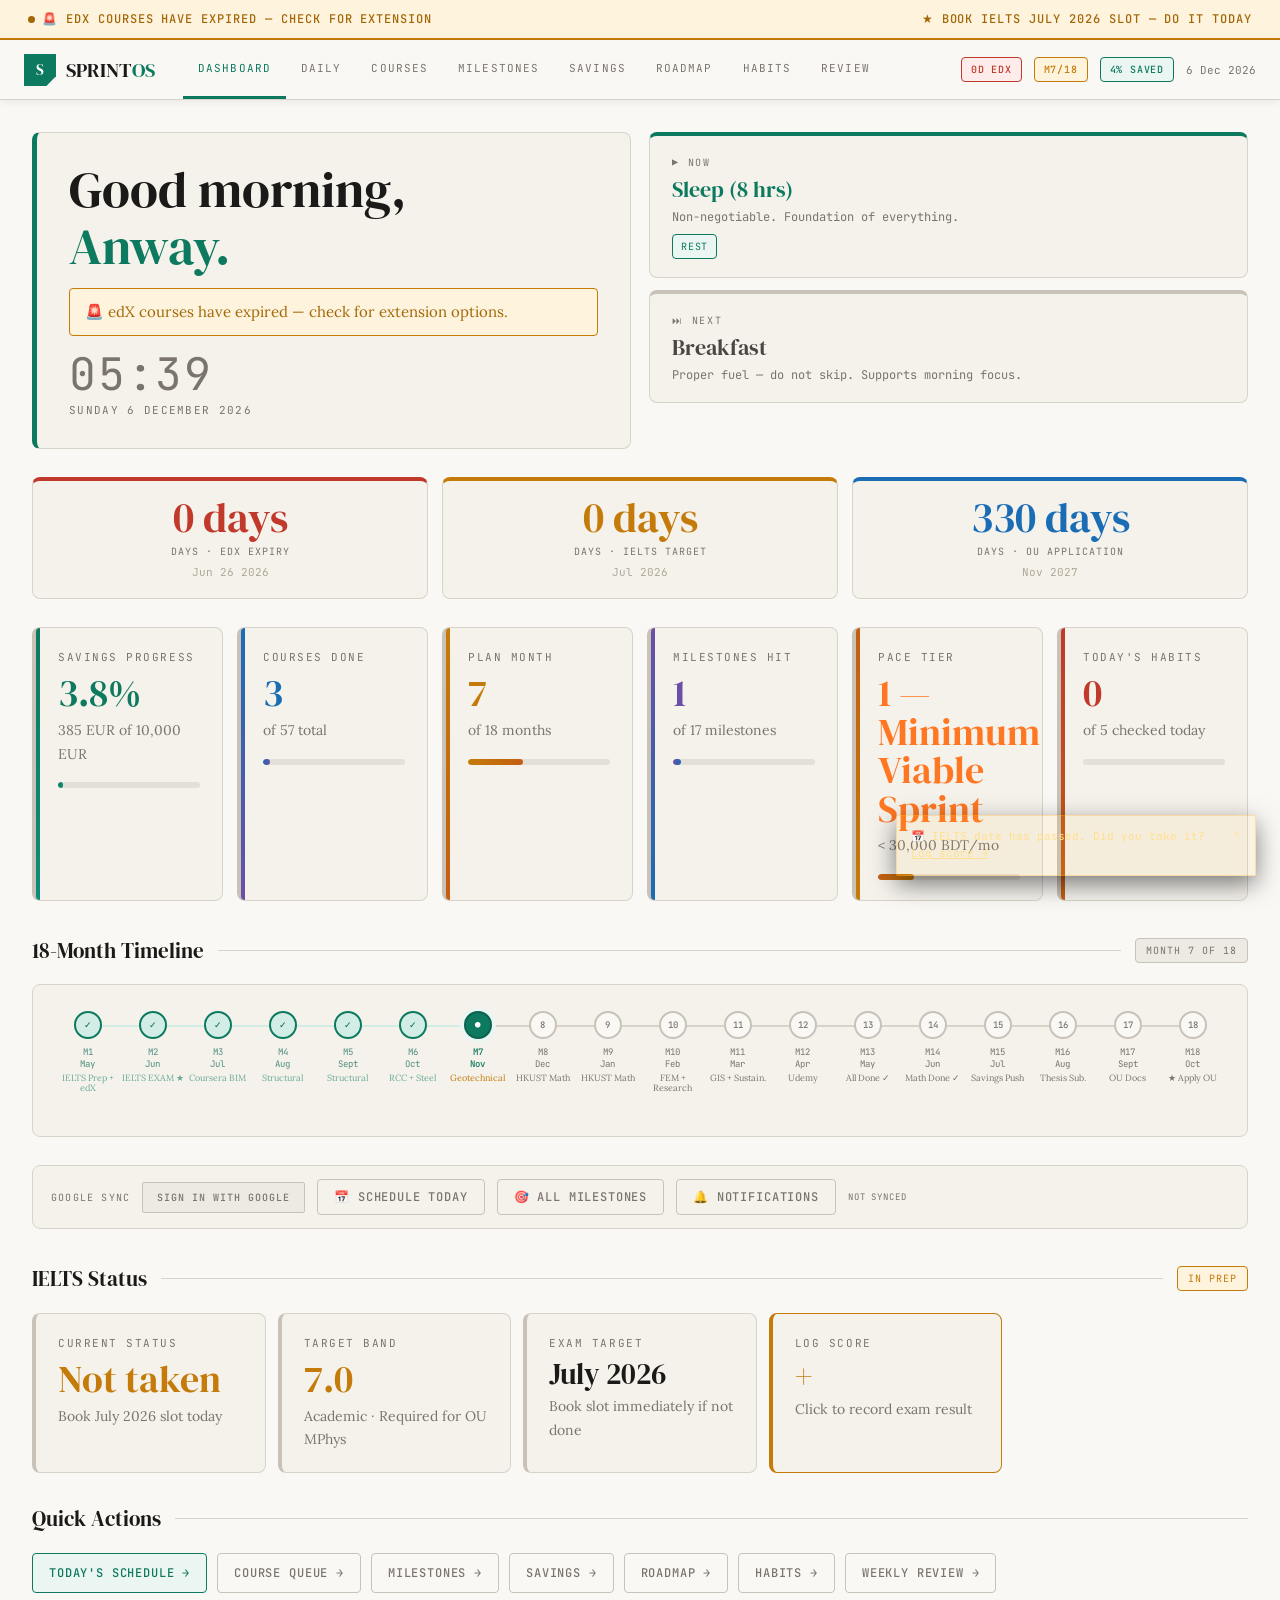
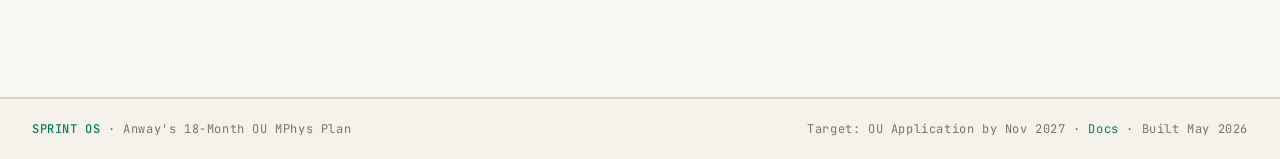
==== commit 2765b4e2: "update" ====
--- a/index.html
+++ b/index.html
@@ -6,29 +6,62 @@
 <title>Sprint OS · Dashboard</title>
 <link rel="stylesheet" href="style.css">
 <link rel="manifest" href="manifest.json">
-<meta name="theme-color" content="#00e5a0">
+<meta name="theme-color" content="#0D7A5F">
 <style>
-.hero{display:grid;grid-template-columns:1fr 1fr;gap:14px;margin-bottom:22px}
-.hero-main{background:var(--bg2);border:1px solid var(--border2);border-left:3px solid var(--green);border-radius:var(--r);padding:26px 28px}
-.hero-greeting{font-family:var(--font-display);font-size:clamp(1.8rem,4vw,3rem);letter-spacing:.04em;line-height:1.1;margin-bottom:8px}
+.hero{display:grid;grid-template-columns:1fr 1fr;gap:18px;margin-bottom:28px}
+.hero-main{
+  background:var(--bg1);border:1px solid var(--border);
+  border-left:5px solid var(--green);border-radius:var(--r);
+  padding:28px 32px;
+}
+.hero-greeting{
+  font-family:var(--font-display);
+  font-size:clamp(2rem,4vw,3.2rem);line-height:1.1;margin-bottom:10px;
+}
 .hero-greeting .acc{color:var(--green)}
-.hero-priority{font-size:12px;color:var(--amber);margin-top:12px;padding:9px 13px;background:rgba(255,176,32,.06);border:1px solid rgba(255,176,32,.2);border-radius:var(--r)}
-.hero-clock{font-family:var(--font-display);font-size:3.2rem;letter-spacing:.06em;color:var(--text3);margin-top:14px;line-height:1}
-.hero-date{font-size:10px;color:var(--text3);letter-spacing:.13em;text-transform:uppercase;margin-top:3px}
-.now-card{background:var(--bg2);border:1px solid var(--border2);border-top:2px solid var(--green);border-radius:var(--r);padding:18px 20px}
-.nc-label{font-size:9px;letter-spacing:.2em;text-transform:uppercase;color:var(--text3);margin-bottom:5px}
-.nc-name{font-family:var(--font-display);font-size:1.3rem;letter-spacing:.04em;color:var(--green);margin-bottom:3px;line-height:1.2}
-.nc-desc{font-size:10px;color:var(--text3);line-height:1.5}
-.nc-tag{display:inline-block;font-size:8px;letter-spacing:.1em;text-transform:uppercase;padding:2px 5px;border-radius:2px;border:1px solid rgba(0,229,160,.3);color:var(--green);margin-top:7px}
-.cd-row{display:grid;grid-template-columns:repeat(3,1fr);gap:10px;margin-bottom:22px}
-.cd-card{background:var(--bg2);border:1px solid var(--border2);border-radius:var(--r);padding:13px 15px;text-align:center}
-.cd-num{font-family:var(--font-display);font-size:2.1rem;letter-spacing:.04em;line-height:1}
-.cd-lbl{font-size:9px;letter-spacing:.13em;text-transform:uppercase;color:var(--text3);margin-top:4px}
-.cd-date{font-size:8.5px;color:var(--dim);margin-top:2px}
-.sync-bar{background:var(--bg2);border:1px solid var(--border2);border-radius:var(--r);padding:11px 16px;display:flex;align-items:center;gap:10px;flex-wrap:wrap;margin-bottom:22px}
-.sync-bar-label{font-size:9px;letter-spacing:.14em;text-transform:uppercase;color:var(--text3);flex-shrink:0}
-.ielts-panel{display:grid;grid-template-columns:repeat(auto-fill,minmax(200px,1fr));gap:10px;margin-bottom:4px}
-.quick-links{display:flex;gap:8px;flex-wrap:wrap;margin-bottom:6px}
+.hero-priority{
+  font-size:15px;color:var(--amber2);margin-top:14px;
+  padding:11px 15px;background:var(--amber-bg);
+  border:1px solid var(--amber);border-radius:var(--r-sm);line-height:1.6;
+}
+.hero-clock{
+  font-family:var(--font-mono);font-size:2.8rem;
+  letter-spacing:.04em;color:var(--text3);margin-top:16px;line-height:1;
+}
+.hero-date{
+  font-family:var(--font-mono);font-size:11px;color:var(--text3);
+  letter-spacing:.12em;text-transform:uppercase;margin-top:4px;
+}
+.now-card{
+  background:var(--bg1);border:1px solid var(--border);
+  border-top:4px solid var(--green);border-radius:var(--r);
+  padding:18px 22px;
+}
+.nc-label{
+  font-family:var(--font-mono);font-size:10px;letter-spacing:.18em;
+  text-transform:uppercase;color:var(--text3);margin-bottom:6px;
+}
+.nc-name{
+  font-family:var(--font-display);font-size:1.4rem;
+  color:var(--green);margin-bottom:4px;line-height:1.2;
+}
+.nc-desc{font-family:var(--font-mono);font-size:12px;color:var(--text3);line-height:1.5}
+.nc-tag{
+  display:inline-block;font-family:var(--font-mono);
+  font-size:10px;letter-spacing:.08em;text-transform:uppercase;
+  padding:3px 8px;border-radius:var(--r-sm);margin-top:8px;
+  border:1px solid var(--green);color:var(--green);background:var(--green-bg);
+}
+.cd-row{display:grid;grid-template-columns:repeat(3,1fr);gap:14px;margin-bottom:28px}
+.cd-card{
+  background:var(--bg1);border:1px solid var(--border);
+  border-radius:var(--r);padding:16px 18px;text-align:center;
+}
+.cd-num{font-family:var(--font-display);font-size:2.6rem;line-height:1}
+.cd-lbl{font-family:var(--font-mono);font-size:10px;letter-spacing:.1em;text-transform:uppercase;color:var(--text3);margin-top:5px}
+.cd-date{font-family:var(--font-mono);font-size:11px;color:var(--dim);margin-top:3px}
+.ielts-panel{display:grid;grid-template-columns:repeat(auto-fill,minmax(200px,1fr));gap:12px;margin-bottom:6px}
+.quick-links{display:flex;gap:10px;flex-wrap:wrap;margin-bottom:8px}
 @media(max-width:768px){.hero{grid-template-columns:1fr}.cd-row{grid-template-columns:1fr 1fr}}
 </style>
 </head>
@@ -44,14 +77,14 @@
       <div class="hero-clock" id="live-clock">--:--</div>
       <div class="hero-date"  id="live-date-full">—</div>
     </div>
-    <div style="display:flex;flex-direction:column;gap:10px">
+    <div style="display:flex;flex-direction:column;gap:12px">
       <div class="now-card">
         <div class="nc-label">▶ Now</div>
         <div class="nc-name" id="now-name">—</div>
         <div class="nc-desc" id="now-desc">—</div>
         <span class="nc-tag" id="now-tag">—</span>
       </div>
-      <div class="now-card" style="border-top-color:var(--text3)">
+      <div class="now-card" style="border-top-color:var(--border2)">
         <div class="nc-label">⏭ Next</div>
         <div class="nc-name" id="next-name" style="color:var(--text2)">—</div>
         <div class="nc-desc" id="next-desc">—</div>
@@ -61,17 +94,17 @@
 
   <!-- COUNTDOWNS -->
   <div class="cd-row">
-    <div class="cd-card" style="border-top:2px solid var(--red)">
+    <div class="cd-card" style="border-top:4px solid var(--red)">
       <div class="cd-num" style="color:var(--red)" id="cnt-edx">—</div>
       <div class="cd-lbl">Days · edX Expiry</div>
       <div class="cd-date">Jun 26 2026</div>
     </div>
-    <div class="cd-card" style="border-top:2px solid var(--amber)">
+    <div class="cd-card" style="border-top:4px solid var(--amber)">
       <div class="cd-num" style="color:var(--amber)" id="cnt-ielts">—</div>
       <div class="cd-lbl">Days · IELTS Target</div>
       <div class="cd-date">Jul 2026</div>
     </div>
-    <div class="cd-card" style="border-top:2px solid var(--blue)">
+    <div class="cd-card" style="border-top:4px solid var(--blue)">
       <div class="cd-num" style="color:var(--blue)" id="cnt-ou">—</div>
       <div class="cd-lbl">Days · OU Application</div>
       <div class="cd-date">Nov 2027</div>
@@ -81,42 +114,42 @@
   <!-- STATS -->
   <div class="stat-grid delay-2">
     <div class="card lift glow-g">
-      <div class="card-accent" style="background:linear-gradient(90deg,var(--green),var(--teal))"></div>
+      <div class="card-accent" style="background:linear-gradient(180deg,var(--green),var(--teal))"></div>
       <div class="card-label">Savings Progress</div>
       <div class="card-value green" id="st-savings-pct">—%</div>
       <div class="card-sub" id="st-savings-sub">— EUR of 10,000 EUR</div>
       <div class="micro-bar"><div class="micro-fill" id="mf-savings" style="background:linear-gradient(90deg,var(--green),var(--teal))"></div></div>
     </div>
     <div class="card lift">
-      <div class="card-accent" style="background:linear-gradient(90deg,var(--blue),var(--purple))"></div>
+      <div class="card-accent" style="background:linear-gradient(180deg,var(--blue),var(--purple))"></div>
       <div class="card-label">Courses Done</div>
       <div class="card-value blue" id="st-courses">—</div>
       <div class="card-sub" id="st-courses-sub">of — total</div>
       <div class="micro-bar"><div class="micro-fill" id="mf-courses" style="background:linear-gradient(90deg,var(--blue),var(--purple))"></div></div>
     </div>
     <div class="card lift glow-a">
-      <div class="card-accent" style="background:linear-gradient(90deg,var(--amber),var(--orange))"></div>
+      <div class="card-accent" style="background:linear-gradient(180deg,var(--amber),var(--orange))"></div>
       <div class="card-label">Plan Month</div>
       <div class="card-value amber" id="st-month">—</div>
       <div class="card-sub">of 18 months</div>
       <div class="micro-bar"><div class="micro-fill" id="mf-month" style="background:linear-gradient(90deg,var(--amber),var(--orange))"></div></div>
     </div>
     <div class="card lift">
-      <div class="card-accent" style="background:linear-gradient(90deg,var(--purple),var(--blue))"></div>
+      <div class="card-accent" style="background:linear-gradient(180deg,var(--purple),var(--blue))"></div>
       <div class="card-label">Milestones Hit</div>
       <div class="card-value purple" id="st-miles">—</div>
       <div class="card-sub" id="st-miles-sub">of — milestones</div>
       <div class="micro-bar"><div class="micro-fill" id="mf-miles" style="background:linear-gradient(90deg,var(--purple),var(--blue))"></div></div>
     </div>
     <div class="card lift">
-      <div class="card-accent" style="background:linear-gradient(90deg,var(--orange),var(--amber))"></div>
+      <div class="card-accent" style="background:linear-gradient(180deg,var(--orange),var(--amber))"></div>
       <div class="card-label">Pace Tier</div>
       <div class="card-value" id="st-tier" style="color:var(--orange)">—</div>
       <div class="card-sub" id="st-tier-sub">—</div>
       <div class="micro-bar"><div class="micro-fill" id="mf-tier" style="background:linear-gradient(90deg,var(--orange),var(--amber))"></div></div>
     </div>
     <div class="card lift">
-      <div class="card-accent" style="background:linear-gradient(90deg,var(--red),var(--orange))"></div>
+      <div class="card-accent" style="background:linear-gradient(180deg,var(--red),var(--orange))"></div>
       <div class="card-label">Today's Habits</div>
       <div class="card-value red" id="st-habits">—</div>
       <div class="card-sub">of 5 checked today</div>
@@ -126,7 +159,7 @@
 
   <!-- TIMELINE -->
   <div class="sec-head"><div class="sec-title">18-Month Timeline</div><div class="sec-line"></div><div class="sec-tag dim" id="tl-tag">Month — of 18</div></div>
-  <div style="background:var(--bg2);border:1px solid var(--border2);border-radius:var(--r);padding:16px 20px;margin-bottom:22px">
+  <div style="background:var(--bg1);border:1px solid var(--border);border-radius:var(--r);padding:18px 22px;margin-bottom:28px">
     <div id="tl-ph"></div>
   </div>
 
@@ -135,8 +168,8 @@
     <span class="sync-bar-label">Google Sync</span>
     <button class="gapi-btn" id="gapi-btn" onclick="handleGapiBtn()"><span id="gapi-txt">Sign in with Google</span></button>
     <button class="btn btn-ghost" onclick="U.scheduleToday()">📅 Schedule Today</button>
-    <button class="btn btn-ghost" onclick="U.scheduleAllMilestones()">🎯 All Milestones to Calendar</button>
-    <button class="btn btn-ghost" id="notif-btn" onclick="U.requestNotifications()">🔔 Enable Notifications</button>
+    <button class="btn btn-ghost" onclick="U.scheduleAllMilestones()">🎯 All Milestones</button>
+    <button class="btn btn-ghost" id="notif-btn" onclick="U.requestNotifications()">🔔 Notifications</button>
     <span class="sync-status" id="sync-status">Not synced</span>
   </div>
 
@@ -149,24 +182,24 @@
     <div class="card">
       <div class="card-label">Current Status</div>
       <div class="card-value" id="ielts-val" style="color:var(--amber)">Not taken</div>
-      <div class="card-sub"  id="ielts-sub">Exam date not yet booked</div>
+      <div class="card-sub" id="ielts-sub">Exam date not yet booked</div>
     </div>
     <div class="card"><div class="card-label">Target Band</div><div class="card-value amber">7.0</div><div class="card-sub">Academic · Required for OU MPhys</div></div>
-    <div class="card"><div class="card-label">Exam Target</div><div class="card-value">July 2026</div><div class="card-sub">Book slot immediately if not done</div></div>
-    <div class="card" style="cursor:pointer;border-color:rgba(255,176,32,.3)" onclick="showIeltsModal()">
+    <div class="card"><div class="card-label">Exam Target</div><div class="card-value" style="font-size:1.8rem">July 2026</div><div class="card-sub">Book slot immediately if not done</div></div>
+    <div class="card" style="cursor:pointer;border-color:var(--amber)" onclick="showIeltsModal()">
       <div class="card-label">Log Score</div>
-      <div class="card-value amber">+</div>
+      <div class="card-value amber" style="font-size:2rem">+</div>
       <div class="card-sub">Click to record exam result</div>
     </div>
   </div>
 
   <!-- QUICK ACTIONS -->
-  <div class="sec-head" style="margin-top:22px"><div class="sec-title">Quick Actions</div><div class="sec-line"></div></div>
+  <div class="sec-head" style="margin-top:28px"><div class="sec-title">Quick Actions</div><div class="sec-line"></div></div>
   <div class="quick-links">
     <a href="daily.html"      class="btn btn-primary">Today's Schedule →</a>
     <a href="courses.html"    class="btn btn-ghost">Course Queue →</a>
     <a href="milestones.html" class="btn btn-ghost">Milestones →</a>
-    <a href="savings.html"    class="btn btn-ghost">Savings Tracker →</a>
+    <a href="savings.html"    class="btn btn-ghost">Savings →</a>
     <a href="roadmap.html"    class="btn btn-ghost">Roadmap →</a>
     <a href="habits.html"     class="btn btn-ghost">Habits →</a>
     <a href="review.html"     class="btn btn-ghost">Weekly Review →</a>
@@ -175,24 +208,24 @@
 </main>
 
 <!-- IELTS MODAL -->
-<div id="ielts-modal" style="display:none;position:fixed;inset:0;background:rgba(0,0,0,.78);z-index:8000;align-items:center;justify-content:center">
-  <div style="background:var(--bg2);border:1px solid var(--border2);border-top:3px solid var(--green);padding:26px 30px;border-radius:var(--r);min-width:320px;max-width:420px">
-    <div style="font-family:var(--font-display);font-size:1.4rem;letter-spacing:.05em;margin-bottom:16px">Log IELTS Score</div>
-    <div style="display:grid;grid-template-columns:1fr 1fr;gap:10px;margin-bottom:14px">
-      <div><div style="font-size:9px;letter-spacing:.12em;text-transform:uppercase;color:var(--text3);margin-bottom:4px">Listening</div><input class="field" type="number" id="b-l" step="0.5" min="0" max="9" placeholder="—"/></div>
-      <div><div style="font-size:9px;letter-spacing:.12em;text-transform:uppercase;color:var(--text3);margin-bottom:4px">Reading</div><input class="field" type="number" id="b-r" step="0.5" min="0" max="9" placeholder="—"/></div>
-      <div><div style="font-size:9px;letter-spacing:.12em;text-transform:uppercase;color:var(--text3);margin-bottom:4px">Writing</div><input class="field" type="number" id="b-w" step="0.5" min="0" max="9" placeholder="—"/></div>
-      <div><div style="font-size:9px;letter-spacing:.12em;text-transform:uppercase;color:var(--text3);margin-bottom:4px">Speaking</div><input class="field" type="number" id="b-s" step="0.5" min="0" max="9" placeholder="—"/></div>
-    </div>
-    <div style="display:flex;align-items:center;gap:12px;margin-bottom:16px">
-      <div style="font-size:9px;color:var(--text3)">Overall Band:</div>
-      <div style="font-family:var(--font-display);font-size:2rem;color:var(--amber)" id="modal-overall">—</div>
-    </div>
-    <div style="display:flex;gap:8px">
+<div id="ielts-modal" style="display:none;position:fixed;inset:0;background:rgba(28,26,24,.55);z-index:8000;align-items:center;justify-content:center">
+  <div style="background:var(--bg);border:1px solid var(--border);border-top:4px solid var(--green);padding:28px 32px;border-radius:var(--r);min-width:340px;max-width:440px;box-shadow:var(--shadow-lg)">
+    <div style="font-family:var(--font-display);font-size:1.6rem;margin-bottom:18px;color:var(--text)">Log IELTS Score</div>
+    <div style="display:grid;grid-template-columns:1fr 1fr;gap:12px;margin-bottom:16px">
+      <div><div style="font-family:var(--font-mono);font-size:11px;letter-spacing:.1em;text-transform:uppercase;color:var(--text3);margin-bottom:5px">Listening</div><input class="field" type="number" id="b-l" step="0.5" min="0" max="9" placeholder="0–9"/></div>
+      <div><div style="font-family:var(--font-mono);font-size:11px;letter-spacing:.1em;text-transform:uppercase;color:var(--text3);margin-bottom:5px">Reading</div><input class="field" type="number" id="b-r" step="0.5" min="0" max="9" placeholder="0–9"/></div>
+      <div><div style="font-family:var(--font-mono);font-size:11px;letter-spacing:.1em;text-transform:uppercase;color:var(--text3);margin-bottom:5px">Writing</div><input class="field" type="number" id="b-w" step="0.5" min="0" max="9" placeholder="0–9"/></div>
+      <div><div style="font-family:var(--font-mono);font-size:11px;letter-spacing:.1em;text-transform:uppercase;color:var(--text3);margin-bottom:5px">Speaking</div><input class="field" type="number" id="b-s" step="0.5" min="0" max="9" placeholder="0–9"/></div>
+    </div>
+    <div style="display:flex;align-items:center;gap:14px;margin-bottom:18px">
+      <div style="font-family:var(--font-mono);font-size:13px;color:var(--text3)">Overall Band:</div>
+      <div style="font-family:var(--font-display);font-size:2.4rem;color:var(--amber)" id="modal-overall">—</div>
+    </div>
+    <div style="display:flex;gap:10px">
       <button class="btn btn-primary" onclick="submitIelts()">Save Score</button>
       <button class="btn btn-ghost"   onclick="document.getElementById('ielts-modal').style.display='none'">Cancel</button>
     </div>
-    <div style="font-size:10px;color:var(--text3);margin-top:12px">Saves score, switches to Post-IELTS mode, and syncs to Google Drive.</div>
+    <div style="font-family:var(--font-mono);font-size:12px;color:var(--text3);margin-top:14px">Saves score, switches to Post-IELTS mode, and syncs to Google Drive.</div>
   </div>
 </div>
 
@@ -245,7 +278,6 @@
   document.getElementById('next-name').textContent = nb ? nb.n : '—';
   document.getElementById('next-desc').textContent = nb ? nb.d : '—';
 
-  // Stats
   document.getElementById('st-savings-pct').textContent   = sum.savingsPct.toFixed(1) + '%';
   document.getElementById('st-savings-sub').textContent   = Math.round(sum.savingsEur) + ' EUR of 10,000 EUR';
   document.getElementById('mf-savings').style.width       = sum.savingsPct + '%';
@@ -262,20 +294,17 @@
   document.getElementById('st-tier-sub').textContent      = t.range;
   document.getElementById('mf-tier').style.width          = t.fillPct + '%';
 
-  // Habits today
   const h = getHabits(new Date().toISOString().slice(0,10));
   const hCount = HABIT_KEYS.filter(k => h[k]).length;
   document.getElementById('st-habits').textContent = hCount;
   document.getElementById('mf-habits').style.width = (hCount / HABIT_KEYS.length * 100) + '%';
 
-  // Notifications button
   const nb2 = document.getElementById('notif-btn');
   if (nb2) {
     if (!sum.notifSupported) { nb2.style.display = 'none'; }
     else if (sum.notifEnabled) { nb2.textContent = '🔔 Notifications On'; nb2.classList.add('btn-primary'); nb2.classList.remove('btn-ghost'); }
   }
 
-  // IELTS
   const taken = U.Phase.ieltsTaken();
   const score = U.Phase.ieltsScore();
   document.getElementById('ielts-tag').textContent = taken ? (score >= 7 ? '✅ Passed' : '⚠️ Retake') : 'In Prep';
--- a/style.css
+++ b/style.css
@@ -1,507 +1,813 @@
 /* ═══════════════════════════════════════════════════════════
-   SPRINT OS — style.css  v2
-   Design system: Terminal × Mission Control × Engineering Log
-   New in v2: habit heatmap, mock score chart, math tracker,
-   OU checklist, weekly review, income log, savings chart
+   SPRINT OS — style.css  LIGHT REBUILD
+   Design: Clean Academic Light — ADHD-friendly, readable
+   Fonts: DM Serif Display + Lora + JetBrains Mono
 ═══════════════════════════════════════════════════════════ */
 
-@import url('https://fonts.googleapis.com/css2?family=Bebas+Neue&family=Geist+Mono:wght@300;400;500;600&family=Instrument+Serif:ital@0;1&display=swap');
+@import url('https://fonts.googleapis.com/css2?family=DM+Serif+Display:ital@0;1&family=Lora:ital,wght@0,400;0,500;0,600;1,400&family=JetBrains+Mono:wght@400;500&display=swap');
 
 /* ── TOKENS ─────────────────────────────────────────────── */
 :root {
-  --bg:       #080c10;
-  --bg1:      #0c1018;
-  --bg2:      #111620;
-  --bg3:      #181e2c;
-  --bg4:      #1e2638;
-  --border:   #1a2030;
-  --border2:  #1e2638;
-  --border3:  #2e3a50;
-  --text:     #c8d4e8;
-  --text2:    #8898b4;
-  --text3:    #4a5878;
-  --dim:      #2e3a50;
-  --green:    #00e5a0;
-  --green2:   #00b87f;
-  --green3:   #00442e;
-  --amber:    #ffb020;
-  --amber2:   #cc8800;
-  --red:      #ff4444;
-  --red2:     #cc2222;
-  --blue:     #4488ff;
-  --blue2:    #2255cc;
-  --purple:   #aa66ff;
-  --teal:     #00ccdd;
-  --orange:   #ff7722;
-  --font-mono:    'Geist Mono', 'JetBrains Mono', 'Fira Code', monospace;
-  --font-display: 'Bebas Neue', 'Impact', sans-serif;
-  --font-serif:   'Instrument Serif', Georgia, serif;
-  --nav-h:   56px;
-  --r:       2px;
-  --glow-g:  0 0 20px rgba(0,229,160,.2);
-  --glow-a:  0 0 20px rgba(255,176,32,.2);
-  --glow-r:  0 0 20px rgba(255,68,68,.2);
-  --glow-b:  0 0 20px rgba(68,136,255,.2);
+  --bg:        #FAF8F5;
+  --bg1:       #F5F2EC;
+  --bg2:       #EDEAE3;
+  --bg3:       #E4E0D8;
+  --bg4:       #D8D3C8;
+  --border:    #D8D3C8;
+  --border2:   #C8C2B8;
+  --border3:   #B0A898;
+
+  --text:      #1C1A18;
+  --text2:     #4A4540;
+  --text3:     #7A746C;
+  --dim:       #B0A898;
+
+  --green:     #0D7A5F;
+  --green2:    #0A6350;
+  --green3:    #D2EDE6;
+  --green-bg:  #EBF5F1;
+
+  --amber:     #C47B0A;
+  --amber2:    #A36708;
+  --amber-bg:  #FEF3DC;
+
+  --red:       #C0392B;
+  --red2:      #992D22;
+  --red-bg:    #FDECEA;
+
+  --blue:      #1A6DB5;
+  --blue2:     #155A98;
+  --blue-bg:   #E8F2FB;
+
+  --purple:    #6B4FA6;
+  --purple-bg: #F0EAFB;
+
+  --teal:      #0E8C7A;
+  --orange:    #C45E12;
+  --orange-bg: #FEF0E6;
+
+  --font-mono:    'JetBrains Mono', 'Fira Code', monospace;
+  --font-display: 'DM Serif Display', Georgia, serif;
+  --font-body:    'Lora', Georgia, serif;
+
+  --nav-h:    60px;
+  --r:        8px;
+  --r-sm:     4px;
+  --shadow:   0 1px 3px rgba(0,0,0,.08), 0 4px 12px rgba(0,0,0,.06);
+  --shadow-lg:0 4px 16px rgba(0,0,0,.12), 0 1px 4px rgba(0,0,0,.06);
 }
 
 /* ── RESET ──────────────────────────────────────────────── */
 *,*::before,*::after{margin:0;padding:0;box-sizing:border-box}
 html{scroll-behavior:smooth}
-body{background:var(--bg);color:var(--text);font-family:var(--font-mono);font-size:13px;line-height:1.6;min-height:100vh;overflow-x:hidden}
-
-/* Scanlines */
-body::before{content:'';position:fixed;inset:0;background:repeating-linear-gradient(0deg,transparent,transparent 2px,rgba(0,0,0,.04) 2px,rgba(0,0,0,.04) 4px);pointer-events:none;z-index:9999;mix-blend-mode:multiply}
-/* Grid */
-body::after{content:'';position:fixed;inset:0;background-image:linear-gradient(rgba(0,229,160,.018) 1px,transparent 1px),linear-gradient(90deg,rgba(0,229,160,.018) 1px,transparent 1px);background-size:48px 48px;pointer-events:none;z-index:0}
+body{
+  background:var(--bg);
+  color:var(--text);
+  font-family:var(--font-body);
+  font-size:17px;
+  line-height:1.7;
+  min-height:100vh;
+  overflow-x:hidden;
+}
 
 a{color:var(--green);text-decoration:none}
-a:hover{color:var(--text)}
-::-webkit-scrollbar{width:4px;height:4px}
+a:hover{color:var(--green2);text-decoration:underline}
+::-webkit-scrollbar{width:6px;height:6px}
 ::-webkit-scrollbar-track{background:var(--bg1)}
-::-webkit-scrollbar-thumb{background:var(--border3);border-radius:2px}
-::-webkit-scrollbar-thumb:hover{background:var(--text3)}
+::-webkit-scrollbar-thumb{background:var(--border2);border-radius:3px}
+::-webkit-scrollbar-thumb:hover{background:var(--border3)}
 
 /* ── ALERT BAR ──────────────────────────────────────────── */
-.alert-bar{display:flex;align-items:center;justify-content:space-between;gap:12px;flex-wrap:wrap;padding:8px 24px;font-size:10px;letter-spacing:.14em;text-transform:uppercase;font-weight:500;position:relative;z-index:100}
-.alert-bar.danger{background:repeating-linear-gradient(90deg,var(--red2) 0,var(--red2) 2px,rgba(204,34,34,.12) 2px,rgba(204,34,34,.12) 24px);border-bottom:1px solid var(--red2);color:#ffaaaa}
-.alert-bar.warn{background:rgba(255,176,32,.07);border-bottom:1px solid rgba(255,176,32,.25);color:var(--amber)}
-.ab-dot{display:inline-block;width:6px;height:6px;border-radius:50%;background:currentColor;margin-right:6px;animation:blink 1.4s ease infinite}
-@keyframes blink{0%,100%{opacity:1}50%{opacity:.15}}
+.alert-bar{
+  display:flex;align-items:center;justify-content:space-between;
+  gap:12px;flex-wrap:wrap;padding:9px 28px;
+  font-family:var(--font-mono);font-size:12px;
+  letter-spacing:.08em;text-transform:uppercase;font-weight:500;
+  position:relative;z-index:100;
+}
+.alert-bar.danger{background:var(--red-bg);border-bottom:2px solid var(--red);color:var(--red)}
+.alert-bar.warn  {background:var(--amber-bg);border-bottom:2px solid var(--amber);color:var(--amber2)}
+.ab-dot{
+  display:inline-block;width:7px;height:7px;border-radius:50%;
+  background:currentColor;margin-right:7px;
+  animation:blink 1.4s ease infinite;
+}
+@keyframes blink{0%,100%{opacity:1}50%{opacity:.2}}
 
 /* ── NAVIGATION ─────────────────────────────────────────── */
-.nav{position:sticky;top:0;z-index:200;height:var(--nav-h);background:rgba(8,12,16,.97);border-bottom:1px solid var(--border2);backdrop-filter:blur(14px);display:flex;align-items:center;padding:0 20px;gap:0}
-.nav-brand{display:flex;align-items:center;gap:10px;margin-right:24px;flex-shrink:0}
-.nav-logo{width:28px;height:28px;background:var(--green);clip-path:polygon(0 0,100% 0,100% 70%,70% 100%,0 100%);display:flex;align-items:center;justify-content:center;font-family:var(--font-display);font-size:14px;color:#000;letter-spacing:.05em}
-.nav-title{font-family:var(--font-display);font-size:18px;letter-spacing:.08em;color:var(--text)}
+.nav{
+  position:sticky;top:0;z-index:200;height:var(--nav-h);
+  background:var(--bg);
+  border-bottom:1px solid var(--border);
+  box-shadow:0 2px 8px rgba(0,0,0,.07);
+  display:flex;align-items:center;padding:0 24px;gap:0;
+}
+.nav-brand{display:flex;align-items:center;gap:10px;margin-right:28px;flex-shrink:0}
+.nav-logo{
+  width:32px;height:32px;
+  background:var(--green);
+  clip-path:polygon(0 0,100% 0,100% 70%,70% 100%,0 100%);
+  display:flex;align-items:center;justify-content:center;
+  font-family:var(--font-display);font-size:15px;color:#fff;
+}
+.nav-title{font-family:var(--font-display);font-size:20px;color:var(--text)}
 .nav-title span{color:var(--green)}
 .nav-links{display:flex;align-items:stretch;gap:0;height:100%;flex:1;overflow-x:auto}
-.nav-link{display:flex;align-items:center;padding:0 13px;font-size:10px;letter-spacing:.12em;text-transform:uppercase;color:var(--text3);border-bottom:2px solid transparent;transition:all .15s;cursor:pointer;text-decoration:none;white-space:nowrap;flex-shrink:0}
-.nav-link:hover{color:var(--text);border-bottom-color:var(--border3)}
+.nav-link{
+  display:flex;align-items:center;padding:0 15px;
+  font-family:var(--font-mono);font-size:11px;letter-spacing:.1em;
+  text-transform:uppercase;color:var(--text3);
+  border-bottom:3px solid transparent;
+  transition:all .15s;cursor:pointer;text-decoration:none;
+  white-space:nowrap;flex-shrink:0;
+}
+.nav-link:hover{color:var(--text);border-bottom-color:var(--border2);text-decoration:none}
 .nav-link.active{color:var(--green);border-bottom-color:var(--green)}
-.nav-right{margin-left:auto;flex-shrink:0;display:flex;align-items:center;gap:10px}
-.nav-badge{font-size:9px;letter-spacing:.1em;text-transform:uppercase;padding:3px 7px;border-radius:var(--r);border:1px solid;font-weight:600}
-.nav-badge.red{border-color:rgba(255,68,68,.4);color:var(--red);background:rgba(255,68,68,.07)}
-.nav-badge.amber{border-color:rgba(255,176,32,.4);color:var(--amber);background:rgba(255,176,32,.07)}
-.nav-badge.green{border-color:rgba(0,229,160,.4);color:var(--green);background:rgba(0,229,160,.07)}
-#nav-date{font-size:9px;color:var(--text3);letter-spacing:.1em}
-.nav-hamburger{display:none;flex-direction:column;gap:4px;cursor:pointer;padding:4px;margin-left:auto}
-.nav-hamburger span{width:20px;height:1.5px;background:var(--text2);transition:all .2s}
+.nav-right{margin-left:auto;flex-shrink:0;display:flex;align-items:center;gap:12px}
+.nav-badge{
+  font-family:var(--font-mono);font-size:10px;letter-spacing:.08em;
+  text-transform:uppercase;padding:3px 9px;border-radius:var(--r-sm);
+  border:1px solid;font-weight:500;
+}
+.nav-badge.red   {border-color:var(--red);   color:var(--red);   background:var(--red-bg)}
+.nav-badge.amber {border-color:var(--amber);  color:var(--amber); background:var(--amber-bg)}
+.nav-badge.green {border-color:var(--green);  color:var(--green); background:var(--green-bg)}
+#nav-date{font-family:var(--font-mono);font-size:11px;color:var(--text3)}
+.nav-hamburger{display:none;flex-direction:column;gap:5px;cursor:pointer;padding:4px;margin-left:auto}
+.nav-hamburger span{width:22px;height:2px;background:var(--text2);border-radius:1px;transition:all .2s}
 
 /* ── MAIN ───────────────────────────────────────────────── */
-.main{position:relative;z-index:1;max-width:1440px;margin:0 auto;padding:28px 28px 80px}
+.main{
+  position:relative;z-index:1;
+  max-width:1440px;margin:0 auto;
+  padding:32px 32px 96px;
+}
 
 /* ── PAGE HEADER ────────────────────────────────────────── */
-.page-header{margin-bottom:28px;padding-bottom:20px;border-bottom:1px solid var(--border2);display:grid;grid-template-columns:1fr auto;gap:20px;align-items:end}
-.ph-eyebrow{font-size:9px;letter-spacing:.25em;text-transform:uppercase;color:var(--green);margin-bottom:8px;display:flex;align-items:center;gap:8px}
-.ph-eyebrow::before{content:'';display:inline-block;width:16px;height:1px;background:var(--green)}
-.ph-title{font-family:var(--font-display);font-size:clamp(2.2rem,5vw,3.8rem);letter-spacing:.04em;line-height:1;color:var(--text)}
+.page-header{
+  margin-bottom:32px;padding-bottom:24px;
+  border-bottom:2px solid var(--border);
+  display:grid;grid-template-columns:1fr auto;gap:24px;align-items:end;
+}
+.ph-eyebrow{
+  font-family:var(--font-mono);font-size:11px;
+  letter-spacing:.2em;text-transform:uppercase;
+  color:var(--green);margin-bottom:8px;
+  display:flex;align-items:center;gap:10px;
+}
+.ph-eyebrow::before{
+  content:'';display:inline-block;width:20px;height:2px;background:var(--green);border-radius:1px;
+}
+.ph-title{
+  font-family:var(--font-display);
+  font-size:clamp(2.2rem,5vw,3.6rem);
+  line-height:1.1;color:var(--text);
+}
 .ph-title .accent{color:var(--green)}
 .ph-title .dim{color:var(--text3)}
-.ph-sub{font-size:11px;color:var(--text2);margin-top:10px;display:flex;gap:16px;flex-wrap:wrap}
-.ph-tag{display:flex;align-items:center;gap:5px}
-.ph-dot{width:5px;height:5px;border-radius:50%;flex-shrink:0}
+.ph-sub{
+  font-size:14px;color:var(--text3);margin-top:10px;
+  display:flex;gap:18px;flex-wrap:wrap;font-family:var(--font-mono);
+}
+.ph-tag{display:flex;align-items:center;gap:6px}
+.ph-dot{width:6px;height:6px;border-radius:50%;flex-shrink:0}
 .ph-meta{text-align:right}
-.ph-month-big{font-family:var(--font-display);font-size:3rem;color:var(--amber);line-height:1}
-.ph-month-label{font-size:9px;color:var(--text3);letter-spacing:.18em;text-transform:uppercase;margin-top:2px}
+.ph-month-big{font-family:var(--font-display);font-size:3.2rem;color:var(--amber);line-height:1}
+.ph-month-label{font-family:var(--font-mono);font-size:10px;color:var(--text3);letter-spacing:.15em;text-transform:uppercase;margin-top:2px}
 
 /* ── SECTION HEADS ──────────────────────────────────────── */
-.sec-head{display:flex;align-items:center;gap:12px;margin:26px 0 13px}
+.sec-head{display:flex;align-items:center;gap:14px;margin:32px 0 16px}
 .sec-head:first-child{margin-top:0}
-.sec-title{font-family:var(--font-display);font-size:1.1rem;letter-spacing:.08em;color:var(--text);flex-shrink:0}
-.sec-line{flex:1;height:1px;background:var(--border2)}
-.sec-tag{font-size:9px;letter-spacing:.13em;text-transform:uppercase;padding:2px 8px;border-radius:var(--r);border:1px solid;flex-shrink:0}
-.sec-tag.green{color:var(--green);border-color:rgba(0,229,160,.3)}
-.sec-tag.amber{color:var(--amber);border-color:rgba(255,176,32,.3)}
-.sec-tag.red  {color:var(--red);  border-color:rgba(255,68,68,.3)}
-.sec-tag.blue {color:var(--blue); border-color:rgba(68,136,255,.3)}
-.sec-tag.dim  {color:var(--text3);border-color:var(--border2)}
+.sec-title{font-family:var(--font-display);font-size:1.3rem;color:var(--text);flex-shrink:0}
+.sec-line{flex:1;height:1px;background:var(--border)}
+.sec-tag{
+  font-family:var(--font-mono);font-size:10px;letter-spacing:.1em;
+  text-transform:uppercase;padding:3px 10px;border-radius:var(--r-sm);
+  border:1px solid;flex-shrink:0;
+}
+.sec-tag.green {color:var(--green);border-color:var(--green);background:var(--green-bg)}
+.sec-tag.amber {color:var(--amber);border-color:var(--amber);background:var(--amber-bg)}
+.sec-tag.red   {color:var(--red);  border-color:var(--red);  background:var(--red-bg)}
+.sec-tag.blue  {color:var(--blue); border-color:var(--blue); background:var(--blue-bg)}
+.sec-tag.dim   {color:var(--text3);border-color:var(--border2);background:var(--bg2)}
 
 /* ── CARDS ──────────────────────────────────────────────── */
-.card{background:var(--bg2);border:1px solid var(--border2);border-radius:var(--r);padding:18px 20px;position:relative;transition:border-color .15s,transform .15s}
-.card.lift:hover{transform:translateY(-2px);border-color:var(--border3)}
-.card.glow-g:hover{box-shadow:var(--glow-g);border-color:rgba(0,229,160,.3)}
-.card.glow-a:hover{box-shadow:var(--glow-a);border-color:rgba(255,176,32,.3)}
-.card-label{font-size:9px;letter-spacing:.18em;text-transform:uppercase;color:var(--text3);margin-bottom:6px}
-.card-value{font-family:var(--font-display);font-size:2rem;letter-spacing:.04em;line-height:1}
+.card{
+  background:var(--bg1);border:1px solid var(--border);
+  border-radius:var(--r);padding:20px 22px;
+  position:relative;transition:box-shadow .18s,transform .18s;
+  border-left:4px solid var(--border2);
+}
+.card.lift:hover{transform:translateY(-3px);box-shadow:var(--shadow-lg)}
+.card.glow-g:hover{border-left-color:var(--green);box-shadow:0 4px 20px rgba(13,122,95,.12)}
+.card.glow-a:hover{border-left-color:var(--amber);box-shadow:0 4px 20px rgba(196,123,10,.12)}
+.card-label{
+  font-family:var(--font-mono);font-size:11px;letter-spacing:.14em;
+  text-transform:uppercase;color:var(--text3);margin-bottom:8px;
+}
+.card-value{font-family:var(--font-display);font-size:2.4rem;line-height:1}
 .card-value.green {color:var(--green)} .card-value.amber{color:var(--amber)}
 .card-value.red   {color:var(--red)}   .card-value.blue {color:var(--blue)}
 .card-value.purple{color:var(--purple)}
-.card-sub{font-size:10px;color:var(--text3);margin-top:5px}
-.card-accent{position:absolute;top:0;left:0;right:0;height:2px;border-radius:var(--r) var(--r) 0 0}
-.micro-bar{height:2px;background:var(--border2);margin-top:14px;border-radius:2px;overflow:hidden}
-.micro-fill{height:100%;border-radius:2px;transition:width 1.2s ease}
+.card-sub{font-size:14px;color:var(--text3);margin-top:6px}
+.card-accent{position:absolute;top:0;left:0;bottom:0;width:4px;border-radius:var(--r) 0 0 var(--r)}
+.micro-bar{height:6px;background:var(--bg3);margin-top:16px;border-radius:3px;overflow:hidden}
+.micro-fill{height:100%;border-radius:3px;transition:width 1.2s ease}
 
 /* ── STAT GRID ──────────────────────────────────────────── */
-.stat-grid{display:grid;grid-template-columns:repeat(auto-fit,minmax(148px,1fr));gap:10px;margin-bottom:24px}
+.stat-grid{display:grid;grid-template-columns:repeat(auto-fit,minmax(160px,1fr));gap:14px;margin-bottom:28px}
 
 /* ── ALERT BOXES ────────────────────────────────────────── */
-.alert{display:flex;align-items:flex-start;gap:10px;padding:11px 14px;border-radius:var(--r);font-size:11.5px;line-height:1.65;margin-bottom:14px}
-.alert.danger{background:rgba(255,68,68,.07); border:1px solid rgba(255,68,68,.25);  color:#ffaaaa}
-.alert.warn  {background:rgba(255,176,32,.07);border:1px solid rgba(255,176,32,.25); color:#ffe090}
-.alert.ok    {background:rgba(0,229,160,.07); border:1px solid rgba(0,229,160,.25);  color:#80f0cc}
-.alert.info  {background:rgba(68,136,255,.07);border:1px solid rgba(68,136,255,.25); color:#aaccff}
-.alert.neutral{background:var(--bg2);         border:1px solid var(--border2);       color:var(--text2)}
-.alert strong{color:inherit;font-weight:600}
-.alert-icon{font-size:13px;flex-shrink:0;margin-top:1px}
+.alert{
+  display:flex;align-items:flex-start;gap:12px;
+  padding:14px 18px;border-radius:var(--r);
+  font-size:15px;line-height:1.7;margin-bottom:16px;
+}
+.alert.danger{background:var(--red-bg);  border:1px solid var(--red);   color:var(--red2)}
+.alert.warn  {background:var(--amber-bg);border:1px solid var(--amber); color:var(--amber2)}
+.alert.ok    {background:var(--green-bg);border:1px solid var(--green); color:var(--green2)}
+.alert.info  {background:var(--blue-bg); border:1px solid var(--blue);  color:var(--blue2)}
+.alert.neutral{background:var(--bg2);   border:1px solid var(--border); color:var(--text2)}
+.alert strong{font-weight:600}
+.alert-icon{font-size:16px;flex-shrink:0;margin-top:2px}
 
 /* ── TIMELINE ───────────────────────────────────────────── */
-.timeline-scroll{overflow-x:auto;padding-bottom:4px}
-.timeline{display:flex;min-width:760px;padding:8px 0 14px}
-.tl-item{flex:1;text-align:center;position:relative;min-width:42px}
-.tl-line{position:absolute;top:10px;left:50%;right:-50%;height:1px;background:var(--border2);z-index:0}
+.timeline-scroll{overflow-x:auto;padding-bottom:6px}
+.timeline{display:flex;min-width:780px;padding:8px 0 18px}
+.tl-item{flex:1;text-align:center;position:relative;min-width:44px}
+.tl-line{position:absolute;top:14px;left:50%;right:-50%;height:2px;background:var(--border);z-index:0}
 .tl-item.done .tl-line{background:var(--green3)}
 .tl-item:last-child .tl-line{display:none}
-.tl-node{width:20px;height:20px;border-radius:50%;border:1.5px solid var(--border3);background:var(--bg);margin:0 auto 6px;position:relative;z-index:1;display:flex;align-items:center;justify-content:center;font-size:7px;font-weight:600;color:var(--text3);transition:all .25s}
-.tl-item.done .tl-node{background:var(--green3);border-color:var(--green2);color:var(--green);font-size:9px}
-.tl-item.current .tl-node{background:var(--bg3);border-color:var(--green);color:var(--green);box-shadow:0 0 14px rgba(0,229,160,.4);animation:node-pulse 2s ease infinite}
-@keyframes node-pulse{0%,100%{box-shadow:0 0 14px rgba(0,229,160,.4)}50%{box-shadow:0 0 24px rgba(0,229,160,.7)}}
-.tl-mlabel{font-size:7.5px;color:var(--text3);line-height:1.3}
-.tl-item.current .tl-mlabel{color:var(--green);font-weight:600}
-.tl-item.done .tl-mlabel{color:var(--green3)}
-.tl-event{font-size:7px;color:var(--text3);margin-top:2px;line-height:1.2}
+.tl-node{
+  width:28px;height:28px;border-radius:50%;
+  border:2px solid var(--border2);background:var(--bg);
+  margin:0 auto 8px;position:relative;z-index:1;
+  display:flex;align-items:center;justify-content:center;
+  font-family:var(--font-mono);font-size:9px;font-weight:500;
+  color:var(--text3);transition:all .25s;
+}
+.tl-item.done .tl-node{background:var(--green3);border-color:var(--green);color:var(--green2)}
+.tl-item.current .tl-node{
+  background:var(--green);border-color:var(--green2);color:#fff;
+  box-shadow:0 0 0 4px var(--green-bg);
+  animation:node-pulse 2s ease infinite;
+}
+@keyframes node-pulse{0%,100%{box-shadow:0 0 0 4px var(--green-bg)}50%{box-shadow:0 0 0 8px var(--green-bg)}}
+.tl-mlabel{font-family:var(--font-mono);font-size:9px;color:var(--text3);line-height:1.3}
+.tl-item.current .tl-mlabel{color:var(--green);font-weight:500}
+.tl-item.done .tl-mlabel{color:var(--green2);opacity:.7}
+.tl-event{font-size:9px;color:var(--text3);margin-top:2px;line-height:1.2}
 .tl-item.current .tl-event{color:var(--amber)}
-.tl-item.done .tl-event{color:var(--green3)}
+.tl-item.done .tl-event{color:var(--green);opacity:.6}
 
 /* ── TOGGLE / CTRL BUTTONS ──────────────────────────────── */
-.ctrl{display:flex;align-items:center;gap:8px;padding:7px 14px;border-radius:var(--r);border:1px solid var(--border2);background:var(--bg2);font-family:var(--font-mono);font-size:10px;letter-spacing:.1em;text-transform:uppercase;color:var(--text3);cursor:pointer;transition:all .14s}
-.ctrl:hover{border-color:var(--border3);color:var(--text)}
-.ctrl.active-green{border-color:rgba(0,229,160,.35);color:var(--green);background:var(--bg3)}
-.ctrl.active-amber{border-color:rgba(255,176,32,.35);color:var(--amber);background:var(--bg3)}
-.ctrl.active-red  {border-color:rgba(255,68,68,.35); color:var(--red);  background:var(--bg3)}
-.ctrl.active-blue {border-color:rgba(68,136,255,.35);color:var(--blue); background:var(--bg3)}
-.ctrl-dot{width:7px;height:7px;border-radius:50%;background:currentColor;flex-shrink:0}
+.ctrl{
+  display:flex;align-items:center;gap:9px;padding:9px 16px;
+  border-radius:var(--r-sm);border:1px solid var(--border2);
+  background:var(--bg1);font-family:var(--font-mono);font-size:11px;
+  letter-spacing:.08em;text-transform:uppercase;color:var(--text3);
+  cursor:pointer;transition:all .14s;
+}
+.ctrl:hover{border-color:var(--border3);color:var(--text);background:var(--bg2)}
+.ctrl.active-green{border-color:var(--green);color:var(--green);background:var(--green-bg)}
+.ctrl.active-amber{border-color:var(--amber);color:var(--amber);background:var(--amber-bg)}
+.ctrl.active-red  {border-color:var(--red);  color:var(--red);  background:var(--red-bg)}
+.ctrl.active-blue {border-color:var(--blue); color:var(--blue); background:var(--blue-bg)}
+.ctrl-dot{width:8px;height:8px;border-radius:50%;background:currentColor;flex-shrink:0}
 
 /* ── SCHEDULE ROWS ──────────────────────────────────────── */
-.sched-list{display:flex;flex-direction:column;gap:3px}
-.sched-row{display:flex;align-items:stretch;border:1px solid var(--border);border-radius:var(--r);background:var(--bg1);overflow:hidden;transition:background .1s,transform .1s}
-.sched-row:hover{background:var(--bg2);transform:translateX(3px)}
-.sched-row.row-ielts {border-left:3px solid var(--red)}
-.sched-row.row-math  {border-left:3px solid var(--green)}
-.sched-row.row-work  {border-left:3px solid var(--orange)}
-.sched-row.row-study {border-left:3px solid var(--blue)}
-.sched-row.row-thesis{border-left:3px solid var(--purple)}
-.sched-row.row-life  {border-left:3px solid var(--amber)}
-.sched-row.row-rest  {border-left:3px solid var(--border3)}
-.sched-time{width:112px;min-width:112px;font-size:10px;color:var(--text3);padding:9px 11px;border-right:1px solid var(--border);display:flex;align-items:center}
-.sched-body{flex:1;padding:9px 13px}
-.sched-name{font-size:12px;color:var(--text);font-weight:500;margin-bottom:2px}
-.sched-note{font-size:10px;color:var(--text3);line-height:1.5}
-.sched-tag{display:inline-block;font-size:8px;letter-spacing:.1em;text-transform:uppercase;padding:2px 5px;border-radius:2px;margin-top:4px;border:1px solid}
-.stag-ielts {color:#ff8888;border-color:rgba(255,68,68,.25); background:rgba(255,68,68,.08)}
-.stag-math  {color:var(--green);border-color:rgba(0,229,160,.25);background:rgba(0,229,160,.08)}
-.stag-work  {color:var(--orange);border-color:rgba(255,119,34,.25);background:rgba(255,119,34,.08)}
-.stag-study {color:var(--blue);border-color:rgba(68,136,255,.25);background:rgba(68,136,255,.08)}
-.stag-thesis{color:var(--purple);border-color:rgba(170,102,255,.25);background:rgba(170,102,255,.08)}
-.stag-life  {color:var(--amber);border-color:rgba(255,176,32,.25);background:rgba(255,176,32,.08)}
-.stag-rest  {color:var(--text3);border-color:var(--border2);background:rgba(30,38,56,.5)}
+.sched-list{display:flex;flex-direction:column;gap:4px}
+.sched-row{
+  display:flex;align-items:stretch;
+  border:1px solid var(--border);border-radius:var(--r-sm);
+  background:var(--bg);overflow:hidden;
+  transition:background .1s,transform .1s;
+}
+.sched-row:hover{background:var(--bg1);transform:translateX(3px)}
+.sched-row.row-ielts {border-left:4px solid var(--red)}
+.sched-row.row-math  {border-left:4px solid var(--green)}
+.sched-row.row-work  {border-left:4px solid var(--orange)}
+.sched-row.row-study {border-left:4px solid var(--blue)}
+.sched-row.row-thesis{border-left:4px solid var(--purple)}
+.sched-row.row-life  {border-left:4px solid var(--amber)}
+.sched-row.row-rest  {border-left:4px solid var(--border2)}
+.sched-time{
+  width:120px;min-width:120px;
+  font-family:var(--font-mono);font-size:12px;color:var(--text3);
+  padding:12px 14px;border-right:1px solid var(--border);
+  display:flex;align-items:center;
+}
+.sched-body{flex:1;padding:12px 16px}
+.sched-name{font-size:15px;color:var(--text);font-weight:500;margin-bottom:2px;font-family:var(--font-body)}
+.sched-note{font-family:var(--font-mono);font-size:12px;color:var(--text3);line-height:1.5}
+.sched-tag{
+  display:inline-block;font-family:var(--font-mono);
+  font-size:9px;letter-spacing:.08em;text-transform:uppercase;
+  padding:2px 7px;border-radius:var(--r-sm);margin-top:5px;border:1px solid;
+}
+.stag-ielts {color:var(--red);  border-color:var(--red);  background:var(--red-bg)}
+.stag-math  {color:var(--green);border-color:var(--green);background:var(--green-bg)}
+.stag-work  {color:var(--orange);border-color:var(--orange);background:var(--orange-bg)}
+.stag-study {color:var(--blue); border-color:var(--blue); background:var(--blue-bg)}
+.stag-thesis{color:var(--purple);border-color:var(--purple);background:var(--purple-bg)}
+.stag-life  {color:var(--amber);border-color:var(--amber);background:var(--amber-bg)}
+.stag-rest  {color:var(--text3);border-color:var(--border2);background:var(--bg2)}
 
 /* ── WEEK GRID ──────────────────────────────────────────── */
-.week-grid{display:grid;grid-template-columns:repeat(7,1fr);gap:6px;margin-bottom:12px}
-.day-col{background:var(--bg1);border:1px solid var(--border);border-radius:var(--r);padding:8px 6px;min-height:175px}
-.day-col.weekend{border-top:2px solid var(--amber)}
-.day-name{font-size:8.5px;letter-spacing:.14em;text-transform:uppercase;color:var(--text3);border-bottom:1px solid var(--border);padding-bottom:5px;margin-bottom:6px;text-align:center}
-.day-col.weekend .day-name{color:var(--amber)}
-.day-blk{font-size:8.5px;line-height:1.4;padding:2px 5px;margin-bottom:3px;border-radius:2px;border-left:2px solid}
-.db-work  {border-color:var(--orange);background:rgba(255,119,34,.07);color:#fdba74}
-.db-study {border-color:var(--blue);  background:rgba(68,136,255,.07); color:#93c5fd}
-.db-math  {border-color:var(--green); background:rgba(0,229,160,.07);  color:var(--green)}
-.db-self  {border-color:var(--red);   background:rgba(255,68,68,.07);  color:#fca5a5}
-.db-thesis{border-color:var(--purple);background:rgba(170,102,255,.07);color:#c4b5fd}
-.db-life  {border-color:var(--amber); background:rgba(255,176,32,.07); color:var(--amber)}
-.db-rest  {border-color:var(--dim);   background:rgba(46,58,80,.3);    color:var(--text3)}
+.week-grid{display:grid;grid-template-columns:repeat(7,1fr);gap:7px;margin-bottom:14px}
+.day-col{background:var(--bg);border:1px solid var(--border);border-radius:var(--r-sm);padding:10px 8px;min-height:180px}
+.day-col.weekend{border-top:3px solid var(--amber)}
+.day-name{
+  font-family:var(--font-mono);font-size:10px;letter-spacing:.12em;
+  text-transform:uppercase;color:var(--text3);
+  border-bottom:1px solid var(--border);
+  padding-bottom:6px;margin-bottom:8px;text-align:center;
+}
+.day-col.weekend .day-name{color:var(--amber2)}
+.day-blk{
+  font-family:var(--font-mono);font-size:10px;line-height:1.5;
+  padding:3px 7px;margin-bottom:4px;border-radius:var(--r-sm);border-left:3px solid;
+}
+.db-work  {border-color:var(--orange);background:var(--orange-bg); color:var(--orange)}
+.db-study {border-color:var(--blue);  background:var(--blue-bg);   color:var(--blue)}
+.db-math  {border-color:var(--green); background:var(--green-bg);  color:var(--green2)}
+.db-self  {border-color:var(--red);   background:var(--red-bg);    color:var(--red)}
+.db-thesis{border-color:var(--purple);background:var(--purple-bg); color:var(--purple)}
+.db-life  {border-color:var(--amber); background:var(--amber-bg);  color:var(--amber2)}
+.db-rest  {border-color:var(--border2);background:var(--bg2);      color:var(--text3)}
 
 /* ── CHECKLIST ITEMS ────────────────────────────────────── */
-.check-item{display:flex;align-items:flex-start;gap:12px;padding:11px 14px;border:1px solid var(--border);border-radius:var(--r);background:var(--bg1);cursor:pointer;transition:all .14s;position:relative;overflow:hidden;margin-bottom:4px}
-.check-item::before{content:'';position:absolute;left:0;top:0;bottom:0;width:0;transition:width .22s ease}
-.check-item.is-done::before    {width:3px;background:var(--green)}
-.check-item.is-urgent::before  {width:3px;background:var(--red)}
-.check-item.is-priority::before{width:3px;background:var(--amber)}
-.check-item.is-today::before   {width:3px;background:var(--amber);animation:today-p 1.5s ease infinite}
-@keyframes today-p{0%,100%{opacity:1}50%{opacity:.3}}
-.check-item:hover{background:var(--bg2);border-color:var(--border2)}
-.check-item.is-done{opacity:.6}
-.ci-box{width:18px;height:18px;flex-shrink:0;margin-top:1px;border:1.5px solid var(--border3);border-radius:2px;background:var(--bg);display:flex;align-items:center;justify-content:center;font-size:10px;color:var(--green);transition:all .18s}
-.check-item.is-done .ci-box    {background:var(--green3);border-color:var(--green2)}
-.check-item.is-urgent .ci-box  {border-color:rgba(255,68,68,.5)}
-.check-item.is-today .ci-box   {border-color:var(--amber);animation:box-p 1.5s ease infinite}
-@keyframes box-p{0%,100%{box-shadow:none}50%{box-shadow:0 0 8px rgba(255,176,32,.4)}}
+.check-item{
+  display:flex;align-items:flex-start;gap:14px;
+  padding:14px 18px;border:1px solid var(--border);
+  border-radius:var(--r-sm);background:var(--bg);
+  cursor:pointer;transition:all .15s;position:relative;
+  overflow:hidden;margin-bottom:6px;border-left:4px solid transparent;
+}
+.check-item.is-done    {border-left-color:var(--green)}
+.check-item.is-urgent  {border-left-color:var(--red)}
+.check-item.is-priority{border-left-color:var(--amber)}
+.check-item.is-today   {border-left-color:var(--amber);animation:today-p 1.5s ease infinite}
+@keyframes today-p{0%,100%{border-left-color:var(--amber)}50%{border-left-color:var(--amber-bg)}}
+.check-item:hover{background:var(--bg1);border-color:var(--border2)}
+.check-item.is-done{opacity:.65}
+.ci-box{
+  width:22px;height:22px;flex-shrink:0;margin-top:2px;
+  border:2px solid var(--border2);border-radius:var(--r-sm);
+  background:var(--bg);display:flex;align-items:center;
+  justify-content:center;font-size:12px;color:var(--green);
+  transition:all .18s;
+}
+.check-item.is-done .ci-box{background:var(--green-bg);border-color:var(--green)}
+.check-item.is-urgent .ci-box{border-color:var(--red)}
+.check-item.is-today .ci-box{border-color:var(--amber)}
 .ci-content{flex:1}
-.ci-title{font-size:12px;color:var(--text);font-weight:500;line-height:1.4}
+.ci-title{font-size:16px;color:var(--text);font-weight:500;line-height:1.4;font-family:var(--font-body)}
 .check-item.is-done .ci-title{text-decoration:line-through;color:var(--text3)}
-.ci-sub{font-size:10px;color:var(--text3);margin-top:3px;line-height:1.5}
-.ci-badge{font-size:9px;letter-spacing:.08em;text-transform:uppercase;padding:2px 8px;border-radius:2px;border:1px solid;flex-shrink:0;align-self:flex-start;margin-left:8px;font-weight:500;white-space:nowrap}
-.cb-urgent{color:var(--red);  border-color:rgba(255,68,68,.35);  background:rgba(255,68,68,.08)}
-.cb-warn  {color:var(--amber);border-color:rgba(255,176,32,.35); background:rgba(255,176,32,.08)}
-.cb-normal{color:var(--text3);border-color:var(--border2);       background:transparent}
-.cb-done  {color:var(--green);border-color:rgba(0,229,160,.35);  background:rgba(0,229,160,.08)}
+.ci-sub{font-family:var(--font-mono);font-size:13px;color:var(--text3);margin-top:4px;line-height:1.6}
+.ci-badge{
+  font-family:var(--font-mono);font-size:10px;letter-spacing:.07em;
+  text-transform:uppercase;padding:3px 10px;border-radius:var(--r-sm);
+  border:1px solid;flex-shrink:0;align-self:flex-start;
+  margin-left:10px;font-weight:500;white-space:nowrap;
+}
+.cb-urgent{color:var(--red);  border-color:var(--red);  background:var(--red-bg)}
+.cb-warn  {color:var(--amber);border-color:var(--amber);background:var(--amber-bg)}
+.cb-normal{color:var(--text3);border-color:var(--border2);background:transparent}
+.cb-done  {color:var(--green);border-color:var(--green);background:var(--green-bg)}
 
 /* ── PROGRESS RINGS ─────────────────────────────────────── */
 .ring-wrap{position:relative;display:inline-flex}
 .ring-svg{transform:rotate(-90deg)}
-.ring-track{fill:none;stroke:var(--border2)}
+.ring-track{fill:none;stroke:var(--border)}
 .ring-fill{fill:none;stroke-linecap:round;transition:stroke-dashoffset 1s ease}
 .ring-label{position:absolute;inset:0;display:flex;flex-direction:column;align-items:center;justify-content:center;text-align:center}
-.ring-pct{font-family:var(--font-display);font-size:1.4rem;letter-spacing:.04em;line-height:1}
-.ring-sub{font-size:8px;letter-spacing:.12em;text-transform:uppercase;color:var(--text3);margin-top:2px}
+.ring-pct{font-family:var(--font-display);font-size:1.6rem;line-height:1;color:var(--text)}
+.ring-sub{font-family:var(--font-mono);font-size:10px;letter-spacing:.1em;text-transform:uppercase;color:var(--text3);margin-top:2px}
 
 /* ── PHASE ACCORDIONS ───────────────────────────────────── */
-.phase-wrap{margin-bottom:6px}
-.phase-head{display:flex;align-items:center;gap:9px;padding:10px 15px;border:1px solid var(--border2);border-radius:var(--r);background:var(--bg2);cursor:pointer;transition:background .12s;user-select:none}
-.phase-head:hover{background:var(--bg3)}
-.phase-head.ph-edx      {border-left:3px solid var(--red)}
-.phase-head.ph-li       {border-left:3px solid var(--blue)}
-.phase-head.ph-coursera {border-left:3px solid var(--amber)}
-.phase-head.ph-udemy    {border-left:3px solid var(--green)}
-.ph-num   {font-size:9px;letter-spacing:.16em;text-transform:uppercase;color:var(--text3);width:48px;flex-shrink:0}
-.ph-label {font-family:var(--font-display);font-size:.95rem;letter-spacing:.05em;flex:1}
-.ph-when  {font-size:9px;color:var(--text3);flex-shrink:0}
-.ph-status{font-size:9px;letter-spacing:.09em;text-transform:uppercase;padding:2px 7px;border-radius:2px;border:1px solid;flex-shrink:0;font-weight:600}
-.phs-urgent{color:var(--red);  border-color:rgba(255,68,68,.35); background:rgba(255,68,68,.1)}
-.phs-active{color:var(--green);border-color:rgba(0,229,160,.35); background:rgba(0,229,160,.1)}
-.phs-paused{color:var(--text3);border-color:var(--border2);      background:transparent}
-.phs-later {color:var(--text3);border-color:var(--border2);      background:transparent}
-.ph-count{font-size:10px;color:var(--text3);flex-shrink:0}
-.ph-chev{color:var(--text3);font-size:10px;flex-shrink:0;transition:transform .2s}
+.phase-wrap{margin-bottom:8px}
+.phase-head{
+  display:flex;align-items:center;gap:10px;padding:12px 18px;
+  border:1px solid var(--border);border-radius:var(--r-sm);
+  background:var(--bg1);cursor:pointer;transition:background .12s;user-select:none;
+}
+.phase-head:hover{background:var(--bg2)}
+.phase-head.ph-edx      {border-left:4px solid var(--red)}
+.phase-head.ph-li       {border-left:4px solid var(--blue)}
+.phase-head.ph-coursera {border-left:4px solid var(--amber)}
+.phase-head.ph-udemy    {border-left:4px solid var(--green)}
+.ph-num   {font-family:var(--font-mono);font-size:10px;letter-spacing:.12em;text-transform:uppercase;color:var(--text3);width:52px;flex-shrink:0}
+.ph-label {font-family:var(--font-display);font-size:1.1rem;flex:1;color:var(--text)}
+.ph-when  {font-family:var(--font-mono);font-size:11px;color:var(--text3);flex-shrink:0}
+.ph-status{
+  font-family:var(--font-mono);font-size:10px;letter-spacing:.07em;
+  text-transform:uppercase;padding:3px 8px;border-radius:var(--r-sm);
+  border:1px solid;flex-shrink:0;font-weight:500;
+}
+.phs-urgent{color:var(--red);  border-color:var(--red);  background:var(--red-bg)}
+.phs-active{color:var(--green);border-color:var(--green);background:var(--green-bg)}
+.phs-paused{color:var(--text3);border-color:var(--border2);background:transparent}
+.phs-later {color:var(--text3);border-color:var(--border2);background:transparent}
+.ph-count{font-family:var(--font-mono);font-size:12px;color:var(--text3);flex-shrink:0}
+.ph-chev{color:var(--text3);font-size:12px;flex-shrink:0;transition:transform .2s}
 .ph-chev.open{transform:rotate(180deg)}
-.ph-progress{height:2px;background:var(--border2);overflow:hidden}
+.ph-progress{height:4px;background:var(--border);overflow:hidden;border-radius:0 0 var(--r-sm) var(--r-sm)}
 .ph-prog-fill{height:100%;transition:width .8s ease}
-.phase-body{display:none;border:1px solid var(--border2);border-top:none;border-radius:0 0 var(--r) var(--r);background:var(--bg1);padding:4px 0 8px}
+.phase-body{display:none;border:1px solid var(--border);border-top:none;border-radius:0 0 var(--r-sm) var(--r-sm);background:var(--bg);padding:4px 0 8px}
 .phase-body.open{display:block}
-.cg-head{display:flex;justify-content:space-between;align-items:center;font-size:9px;letter-spacing:.14em;text-transform:uppercase;color:var(--text3);padding:8px 16px 4px;border-top:1px solid var(--border);margin-top:4px}
+.cg-head{
+  display:flex;justify-content:space-between;align-items:center;
+  font-family:var(--font-mono);font-size:10px;letter-spacing:.12em;text-transform:uppercase;
+  color:var(--text3);padding:10px 18px 6px;border-top:1px solid var(--border);margin-top:6px;
+}
 .cg-head:first-child{border-top:none;margin-top:0}
-.cg-month{font-size:8px;color:var(--amber);border:1px solid rgba(255,176,32,.25);padding:1px 6px;border-radius:2px}
-.course-row{display:flex;align-items:center;gap:8px;padding:6px 16px;border-bottom:1px solid var(--border);font-size:11px;cursor:pointer;transition:background .08s}
+.cg-month{font-family:var(--font-mono);font-size:10px;color:var(--amber);border:1px solid var(--amber);padding:1px 7px;border-radius:var(--r-sm);background:var(--amber-bg)}
+.course-row{
+  display:flex;align-items:center;gap:10px;padding:8px 18px;
+  border-bottom:1px solid var(--border);font-size:14px;
+  cursor:pointer;transition:background .08s;font-family:var(--font-body);
+}
 .course-row:last-child{border-bottom:none}
-.course-row:hover{background:var(--bg2)}
+.course-row:hover{background:var(--bg1)}
 .course-row.is-done .cr-name,.course-row.is-cdone .cr-name{text-decoration:line-through;color:var(--text3)}
-.cr-box{width:13px;height:13px;border:1.5px solid var(--border3);border-radius:2px;flex-shrink:0;display:flex;align-items:center;justify-content:center;font-size:8px;background:var(--bg);transition:all .14s}
-.course-row.is-done .cr-box,.course-row.is-cdone .cr-box{background:var(--green3);border-color:var(--green2);color:var(--green)}
-.cr-star{width:12px;font-size:9px;color:var(--amber);flex-shrink:0;text-align:center}
+.cr-box{
+  width:16px;height:16px;border:2px solid var(--border2);
+  border-radius:var(--r-sm);flex-shrink:0;
+  display:flex;align-items:center;justify-content:center;
+  font-size:10px;background:var(--bg);transition:all .14s;
+}
+.course-row.is-done .cr-box,.course-row.is-cdone .cr-box{background:var(--green-bg);border-color:var(--green);color:var(--green)}
+.cr-star{width:14px;font-size:11px;color:var(--amber);flex-shrink:0;text-align:center}
 .cr-name{flex:1;color:var(--text2)}
 .cr-drop{color:var(--text3);text-decoration:line-through}
-.cr-drop-tag{font-size:8px;color:var(--red);border:1px solid rgba(255,68,68,.25);padding:1px 5px;border-radius:2px;flex-shrink:0}
-.cr-prog{font-size:9px;color:var(--orange);width:56px;text-align:right;flex-shrink:0}
-.cr-plat{font-size:8px;letter-spacing:.06em;text-transform:uppercase;padding:1px 5px;border-radius:2px;border:1px solid;flex-shrink:0;width:62px;text-align:center}
-.plat-edx     {color:var(--red);  border-color:rgba(255,68,68,.3)}
-.plat-li      {color:var(--blue); border-color:rgba(68,136,255,.3)}
-.plat-coursera{color:var(--amber);border-color:rgba(255,176,32,.3)}
-.plat-udemy   {color:var(--green);border-color:rgba(0,229,160,.3)}
+.cr-drop-tag{font-family:var(--font-mono);font-size:10px;color:var(--red);border:1px solid var(--red);padding:1px 6px;border-radius:var(--r-sm);flex-shrink:0;background:var(--red-bg)}
+.cr-prog{font-family:var(--font-mono);font-size:11px;color:var(--orange);width:60px;text-align:right;flex-shrink:0}
+.cr-plat{
+  font-family:var(--font-mono);font-size:10px;letter-spacing:.05em;
+  text-transform:uppercase;padding:2px 7px;border-radius:var(--r-sm);
+  border:1px solid;flex-shrink:0;width:66px;text-align:center;
+}
+.plat-edx     {color:var(--red);  border-color:var(--red);  background:var(--red-bg)}
+.plat-li      {color:var(--blue); border-color:var(--blue); background:var(--blue-bg)}
+.plat-coursera{color:var(--amber);border-color:var(--amber);background:var(--amber-bg)}
+.plat-udemy   {color:var(--green);border-color:var(--green);background:var(--green-bg)}
 
 /* ── SAVINGS GAUGE ──────────────────────────────────────── */
-.gauge-container{display:flex;flex-direction:column;align-items:center;gap:14px;padding:22px}
+.gauge-container{display:flex;flex-direction:column;align-items:center;gap:16px;padding:28px}
 .gauge-wrap{position:relative}
-.g-track{fill:none;stroke:var(--border2);stroke-width:10;stroke-linecap:round}
+.g-track{fill:none;stroke:var(--border);stroke-width:10;stroke-linecap:round}
 .g-fill {fill:none;stroke-width:10;stroke-linecap:round;transition:stroke-dashoffset 1.2s cubic-bezier(.4,0,.2,1)}
-.gauge-overlay{position:absolute;inset:0;display:flex;flex-direction:column;align-items:center;justify-content:flex-end;padding-bottom:10px}
-.gauge-pct-big{font-family:var(--font-display);font-size:2.1rem;color:var(--green);line-height:1}
-.gauge-pct-lbl{font-size:8px;letter-spacing:.15em;text-transform:uppercase;color:var(--text3)}
-.gauge-amounts{display:grid;grid-template-columns:1fr 1fr;gap:10px;width:100%}
+.gauge-overlay{position:absolute;inset:0;display:flex;flex-direction:column;align-items:center;justify-content:flex-end;padding-bottom:12px}
+.gauge-pct-big{font-family:var(--font-display);font-size:2.4rem;color:var(--green);line-height:1}
+.gauge-pct-lbl{font-family:var(--font-mono);font-size:10px;letter-spacing:.12em;text-transform:uppercase;color:var(--text3)}
+.gauge-amounts{display:grid;grid-template-columns:1fr 1fr;gap:12px;width:100%}
 .ga{text-align:center}
-.ga-lbl{font-size:9px;letter-spacing:.1em;text-transform:uppercase;color:var(--text3);margin-bottom:2px}
-.ga-val{font-family:var(--font-display);font-size:1.1rem;letter-spacing:.04em}
+.ga-lbl{font-family:var(--font-mono);font-size:10px;letter-spacing:.08em;text-transform:uppercase;color:var(--text3);margin-bottom:3px}
+.ga-val{font-family:var(--font-display);font-size:1.3rem;color:var(--text)}
 
 /* ── SAVINGS CHART ──────────────────────────────────────── */
-.savings-chart-wrap{background:var(--bg2);border:1px solid var(--border2);border-radius:var(--r);padding:16px 18px;margin-bottom:16px}
-.chart-canvas{width:100%;height:140px;display:block}
+.savings-chart-wrap{background:var(--bg1);border:1px solid var(--border);border-radius:var(--r);padding:18px 20px;margin-bottom:18px}
+.chart-canvas{width:100%;height:150px;display:block}
 
 /* ── INPUTS ─────────────────────────────────────────────── */
-.input-row{display:flex;align-items:center;gap:8px;margin-bottom:11px;flex-wrap:wrap}
-.input-label{font-size:10px;color:var(--text3);width:144px;flex-shrink:0;letter-spacing:.06em}
-.field{font-family:var(--font-mono);font-size:12px;background:var(--bg);border:1px solid var(--border2);color:var(--text);padding:7px 10px;border-radius:var(--r);flex:1;min-width:96px;outline:none;transition:border-color .14s}
-.field:focus{border-color:var(--green)}
-.btn{font-family:var(--font-mono);font-size:10px;letter-spacing:.09em;text-transform:uppercase;font-weight:600;border:1px solid;padding:7px 13px;border-radius:var(--r);cursor:pointer;transition:all .13s;white-space:nowrap}
-.btn-primary{border-color:var(--green);color:var(--green);background:rgba(0,229,160,.08)}
-.btn-primary:hover{background:var(--green);color:#000}
+.input-row{display:flex;align-items:center;gap:10px;margin-bottom:13px;flex-wrap:wrap}
+.input-label{font-family:var(--font-mono);font-size:12px;color:var(--text3);width:152px;flex-shrink:0;letter-spacing:.05em}
+.field{
+  font-family:var(--font-mono);font-size:14px;
+  background:var(--bg);border:1px solid var(--border2);
+  color:var(--text);padding:9px 12px;border-radius:var(--r-sm);
+  flex:1;min-width:100px;outline:none;transition:border-color .14s;
+}
+.field:focus{border-color:var(--green);box-shadow:0 0 0 3px var(--green-bg)}
+.btn{
+  font-family:var(--font-mono);font-size:12px;letter-spacing:.07em;
+  text-transform:uppercase;font-weight:500;border:1px solid;
+  padding:9px 16px;border-radius:var(--r-sm);
+  cursor:pointer;transition:all .13s;white-space:nowrap;
+}
+.btn-primary{border-color:var(--green);color:var(--green);background:var(--green-bg)}
+.btn-primary:hover{background:var(--green);color:#fff}
 .btn-ghost{border-color:var(--border2);color:var(--text3);background:transparent}
-.btn-ghost:hover{border-color:var(--border3);color:var(--text)}
-.btn-danger{border-color:rgba(255,68,68,.4);color:var(--red);background:rgba(255,68,68,.07)}
+.btn-ghost:hover{border-color:var(--border3);color:var(--text);background:var(--bg2)}
+.btn-danger{border-color:var(--red);color:var(--red);background:var(--red-bg)}
 .btn-danger:hover{background:var(--red);color:#fff}
-.eta-box{padding:12px 15px;border-radius:var(--r);border:1px solid var(--border2);background:var(--bg2);font-size:11.5px;line-height:1.8;color:var(--text2);margin-top:11px}
-.eta-box.ok {border-color:rgba(0,229,160,.3); background:rgba(0,229,160,.04)}
-.eta-box.bad{border-color:rgba(255,68,68,.3); background:rgba(255,68,68,.04)}
+
+/* ── GAPI BUTTON ────────────────────────────────────────── */
+.gapi-btn{
+  font-family:var(--font-mono);font-size:12px;letter-spacing:.06em;
+  background:var(--blue-bg);border:1px solid var(--blue);
+  color:var(--blue);padding:7px 14px;border-radius:var(--r-sm);
+  cursor:pointer;transition:all .13s;font-weight:500;text-transform:uppercase;
+}
+.gapi-btn:hover{background:var(--blue);color:#fff}
+.gapi-btn.signed-in{background:var(--green-bg);border-color:var(--green);color:var(--green)}
+.sync-status{font-family:var(--font-mono);font-size:12px;color:var(--text3)}
+
+/* ── ETA BOX ────────────────────────────────────────────── */
+.eta-box{
+  padding:14px 18px;border-radius:var(--r);border:1px solid var(--border);
+  background:var(--bg1);font-size:15px;line-height:1.8;color:var(--text2);margin-top:13px;
+}
+.eta-box.ok {border-color:var(--green);background:var(--green-bg)}
+.eta-box.bad{border-color:var(--red);  background:var(--red-bg)}
 
 /* ── SCENARIO CARDS ─────────────────────────────────────── */
-.scenario-grid{display:grid;grid-template-columns:repeat(auto-fill,minmax(155px,1fr));gap:9px;margin-bottom:22px}
-.sc-card{background:var(--bg2);border:1px solid var(--border2);border-radius:var(--r);padding:13px 15px;position:relative;transition:transform .13s}
-.sc-card:hover{transform:translateY(-2px)}
-.sc-card.fail{border-color:rgba(255,68,68,.25);background:rgba(255,68,68,.03)}
-.sc-card.warn{border-color:rgba(255,176,32,.25);background:rgba(255,176,32,.03)}
-.sc-card.pass{border-color:rgba(0,229,160,.25);background:rgba(0,229,160,.03)}
-.sc-need{position:absolute;top:-8px;right:8px;font-size:8px;letter-spacing:.1em;text-transform:uppercase;background:var(--amber);color:#000;padding:1px 7px;border-radius:2px;font-weight:700}
-.sc-mo{font-family:var(--font-display);font-size:1.4rem;letter-spacing:.04em;line-height:1.1}
+.scenario-grid{display:grid;grid-template-columns:repeat(auto-fill,minmax(165px,1fr));gap:11px;margin-bottom:24px}
+.sc-card{
+  background:var(--bg1);border:1px solid var(--border);
+  border-radius:var(--r);padding:15px 17px;position:relative;transition:transform .13s;
+}
+.sc-card:hover{transform:translateY(-2px);box-shadow:var(--shadow)}
+.sc-card.fail{border-color:var(--red);background:var(--red-bg)}
+.sc-card.warn{border-color:var(--amber);background:var(--amber-bg)}
+.sc-card.pass{border-color:var(--green);background:var(--green-bg)}
+.sc-need{
+  position:absolute;top:-9px;right:10px;
+  font-family:var(--font-mono);font-size:9px;letter-spacing:.08em;
+  text-transform:uppercase;background:var(--amber);color:#fff;
+  padding:2px 8px;border-radius:var(--r-sm);font-weight:700;
+}
+.sc-mo{font-family:var(--font-display);font-size:1.6rem;line-height:1.1}
 .sc-mo.fail{color:var(--red)} .sc-mo.warn{color:var(--amber)} .sc-mo.pass{color:var(--green)}
-.sc-detail{font-size:10px;color:var(--text3);margin-top:3px}
-.sc-verdict{font-size:10px;font-weight:600;margin-top:6px}
+.sc-detail{font-family:var(--font-mono);font-size:11px;color:var(--text3);margin-top:4px}
+.sc-verdict{font-family:var(--font-mono);font-size:11px;font-weight:600;margin-top:7px}
 .sc-verdict.fail{color:var(--red)} .sc-verdict.warn{color:var(--amber)} .sc-verdict.pass{color:var(--green)}
 
 /* ── TIER CARDS ─────────────────────────────────────────── */
-.tier-grid{display:grid;grid-template-columns:repeat(auto-fill,minmax(205px,1fr));gap:11px}
-.tier-card{background:var(--bg2);border:1px solid var(--border2);border-radius:var(--r);padding:16px 18px;position:relative;transition:all .16s}
-.tier-card:hover{transform:translateY(-2px)}
-.tier-card.current{border-color:var(--amber);box-shadow:var(--glow-a)}
-.tier-cur-tag{position:absolute;top:-9px;right:8px;background:var(--amber);color:#000;font-size:8px;letter-spacing:.1em;text-transform:uppercase;padding:2px 7px;border-radius:2px;font-weight:700}
-.tier-num  {font-size:9px;letter-spacing:.14em;text-transform:uppercase;color:var(--text3);margin-bottom:4px}
-.tier-name {font-family:var(--font-display);font-size:.95rem;letter-spacing:.05em;margin-bottom:3px}
-.tier-range{font-size:10px;color:var(--text3);margin-bottom:9px}
-.tier-list {list-style:none;font-size:10px;color:var(--text3);line-height:1.9}
-.tier-list li::before{content:'→ ';color:var(--dim)}
-.tier-warn {font-size:10px;color:var(--red);margin-top:8px;font-weight:500}
+.tier-grid{display:grid;grid-template-columns:repeat(auto-fill,minmax(215px,1fr));gap:13px}
+.tier-card{
+  background:var(--bg1);border:1px solid var(--border);
+  border-radius:var(--r);padding:18px 20px;position:relative;transition:all .16s;
+  border-left:4px solid var(--border2);
+}
+.tier-card:hover{transform:translateY(-2px);box-shadow:var(--shadow)}
+.tier-card.current{border-color:var(--amber);border-left-color:var(--amber);background:var(--amber-bg)}
+.tier-cur-tag{
+  position:absolute;top:-10px;right:10px;
+  background:var(--amber);color:#fff;
+  font-family:var(--font-mono);font-size:9px;letter-spacing:.08em;
+  text-transform:uppercase;padding:2px 9px;border-radius:var(--r-sm);font-weight:700;
+}
+.tier-num  {font-family:var(--font-mono);font-size:10px;letter-spacing:.12em;text-transform:uppercase;color:var(--text3);margin-bottom:5px}
+.tier-name {font-family:var(--font-display);font-size:1.1rem;margin-bottom:4px;color:var(--text)}
+.tier-range{font-family:var(--font-mono);font-size:12px;color:var(--text3);margin-bottom:11px}
+.tier-list {list-style:none;font-family:var(--font-mono);font-size:12px;color:var(--text3);line-height:2}
+.tier-list li::before{content:'→ ';color:var(--border3)}
+.tier-warn {font-family:var(--font-mono);font-size:12px;color:var(--red);margin-top:9px;font-weight:500}
 
 /* ── HABIT HEATMAP ──────────────────────────────────────── */
-.heatmap-wrap{margin-bottom:22px}
-.heatmap-grid{display:flex;flex-wrap:wrap;gap:3px}
-.heatmap-cell{width:13px;height:13px;border-radius:2px;cursor:pointer;transition:transform .1s;position:relative}
-.heatmap-cell:hover{transform:scale(1.3);z-index:2}
-.hm-0{background:var(--border2)}
-.hm-1{background:rgba(0,229,160,.2)}
-.hm-2{background:rgba(0,229,160,.4)}
-.hm-3{background:rgba(0,229,160,.6)}
-.hm-4{background:rgba(0,229,160,.8)}
+.heatmap-wrap{margin-bottom:24px}
+.heatmap-grid{display:flex;flex-wrap:wrap;gap:4px}
+.heatmap-cell{width:14px;height:14px;border-radius:3px;cursor:pointer;transition:transform .1s;position:relative}
+.heatmap-cell:hover{transform:scale(1.4);z-index:2}
+.hm-0{background:var(--border)}
+.hm-1{background:rgba(13,122,95,.2)}
+.hm-2{background:rgba(13,122,95,.4)}
+.hm-3{background:rgba(13,122,95,.6)}
+.hm-4{background:rgba(13,122,95,.8)}
 .hm-5{background:var(--green)}
-.heatmap-tooltip{position:absolute;bottom:calc(100% + 6px);left:50%;transform:translateX(-50%);background:var(--bg3);border:1px solid var(--border2);padding:5px 9px;border-radius:2px;font-size:10px;white-space:nowrap;pointer-events:none;z-index:10;color:var(--text2)}
-
-.habit-row{display:flex;align-items:center;gap:12px;padding:9px 14px;border:1px solid var(--border);border-radius:var(--r);background:var(--bg1);cursor:pointer;transition:all .13s;margin-bottom:4px}
-.habit-row:hover{background:var(--bg2)}
-.habit-check{width:18px;height:18px;border:1.5px solid var(--border3);border-radius:2px;flex-shrink:0;display:flex;align-items:center;justify-content:center;font-size:10px;transition:all .15s}
-.habit-row.done .habit-check{background:var(--green3);border-color:var(--green2);color:var(--green)}
-.habit-label{flex:1;font-size:12px;color:var(--text2)}
+.heatmap-tooltip{
+  position:absolute;bottom:calc(100% + 7px);left:50%;transform:translateX(-50%);
+  background:var(--text);border:1px solid var(--border2);
+  padding:5px 10px;border-radius:var(--r-sm);
+  font-family:var(--font-mono);font-size:11px;white-space:nowrap;
+  pointer-events:none;z-index:10;color:var(--bg);
+}
+
+.habit-row{
+  display:flex;align-items:center;gap:14px;padding:13px 17px;
+  border:1px solid var(--border);border-radius:var(--r-sm);
+  background:var(--bg);cursor:pointer;transition:all .13s;
+  margin-bottom:5px;border-left:4px solid transparent;
+}
+.habit-row:hover{background:var(--bg1)}
+.habit-row.done{border-left-color:var(--green);background:var(--green-bg);opacity:.75}
+.habit-check{
+  width:22px;height:22px;border:2px solid var(--border2);
+  border-radius:var(--r-sm);flex-shrink:0;
+  display:flex;align-items:center;justify-content:center;font-size:12px;
+  transition:all .15s;
+}
+.habit-row.done .habit-check{background:var(--green-bg);border-color:var(--green);color:var(--green)}
+.habit-label{flex:1;font-size:16px;color:var(--text2);font-family:var(--font-body)}
 .habit-row.done .habit-label{color:var(--text3)}
-.habit-streak{font-size:9px;color:var(--amber);border:1px solid rgba(255,176,32,.25);padding:2px 6px;border-radius:2px;flex-shrink:0}
+.habit-streak{
+  font-family:var(--font-mono);font-size:11px;color:var(--amber2);
+  border:1px solid var(--amber);padding:2px 8px;border-radius:var(--r-sm);
+  flex-shrink:0;background:var(--amber-bg);
+}
 
 /* ── MOCK SCORE TRACKER ──────────────────────────────────── */
-.mock-score-row{display:flex;align-items:center;gap:8px;padding:8px 14px;border-bottom:1px solid var(--border);font-size:11px}
+.mock-score-row{display:flex;align-items:center;gap:10px;padding:10px 16px;border-bottom:1px solid var(--border);font-size:14px}
 .mock-score-row:last-child{border-bottom:none}
-.mock-band{font-family:var(--font-display);font-size:1.2rem;color:var(--green);width:36px;flex-shrink:0}
-.mock-band.below{color:var(--amber)}
-.mock-band.fail{color:var(--red)}
-.mock-bars-wrap{flex:1;display:grid;grid-template-columns:repeat(4,1fr);gap:6px}
-.mock-bar-item{}
-.mock-bar-label{font-size:8px;letter-spacing:.1em;text-transform:uppercase;color:var(--text3);margin-bottom:3px}
-.mock-bar-track{height:4px;background:var(--border2);border-radius:2px;overflow:hidden}
-.mock-bar-fill{height:100%;border-radius:2px;transition:width .8s ease}
-.mock-date{font-size:9px;color:var(--text3);width:60px;flex-shrink:0;text-align:right}
-.mock-del{color:var(--red);cursor:pointer;opacity:.4;flex-shrink:0;font-size:11px;padding:0 4px}
+.mock-band{font-family:var(--font-display);font-size:1.4rem;color:var(--green);width:40px;flex-shrink:0}
+.mock-band.below{color:var(--amber)} .mock-band.fail{color:var(--red)}
+.mock-bars-wrap{flex:1;display:grid;grid-template-columns:repeat(4,1fr);gap:7px}
+.mock-bar-label{font-family:var(--font-mono);font-size:9px;letter-spacing:.08em;text-transform:uppercase;color:var(--text3);margin-bottom:3px}
+.mock-bar-track{height:5px;background:var(--border);border-radius:3px;overflow:hidden}
+.mock-bar-fill{height:100%;border-radius:3px;transition:width .8s ease}
+.mock-date{font-family:var(--font-mono);font-size:11px;color:var(--text3);width:64px;flex-shrink:0;text-align:right}
+.mock-del{color:var(--red);cursor:pointer;opacity:.4;flex-shrink:0;font-size:13px;padding:0 5px}
 .mock-del:hover{opacity:1}
 
 /* ── MATH TRACKER ───────────────────────────────────────── */
-.math-subject{background:var(--bg2);border:1px solid var(--border2);border-radius:var(--r);margin-bottom:8px;overflow:hidden}
-.math-subject-head{display:flex;align-items:center;gap:10px;padding:11px 15px;cursor:pointer;transition:background .12s;user-select:none}
-.math-subject-head:hover{background:var(--bg3)}
-.ms-name{font-family:var(--font-display);font-size:.95rem;letter-spacing:.05em;flex:1}
-.ms-ref{font-size:9px;color:var(--text3);flex-shrink:0}
-.ms-months{font-size:9px;color:var(--amber);flex-shrink:0;border:1px solid rgba(255,176,32,.25);padding:1px 6px;border-radius:2px}
-.ms-pct{font-size:10px;color:var(--green);flex-shrink:0;width:32px;text-align:right}
-.ms-chev{color:var(--text3);font-size:10px;transition:transform .2s;flex-shrink:0}
+.math-subject{background:var(--bg1);border:1px solid var(--border);border-radius:var(--r);margin-bottom:9px;overflow:hidden}
+.math-subject-head{display:flex;align-items:center;gap:11px;padding:13px 17px;cursor:pointer;transition:background .12s;user-select:none}
+.math-subject-head:hover{background:var(--bg2)}
+.ms-name{font-family:var(--font-display);font-size:1.05rem;flex:1;color:var(--text)}
+.ms-ref{font-family:var(--font-mono);font-size:11px;color:var(--text3);flex-shrink:0}
+.ms-months{font-family:var(--font-mono);font-size:11px;color:var(--amber2);flex-shrink:0;border:1px solid var(--amber);padding:1px 7px;border-radius:var(--r-sm);background:var(--amber-bg)}
+.ms-pct{font-family:var(--font-mono);font-size:12px;color:var(--green);flex-shrink:0;width:36px;text-align:right}
+.ms-chev{color:var(--text3);font-size:12px;transition:transform .2s;flex-shrink:0}
 .ms-chev.open{transform:rotate(180deg)}
-.ms-progress{height:2px;background:var(--border2);overflow:hidden}
+.ms-progress{height:4px;background:var(--border);overflow:hidden}
 .ms-prog-fill{height:100%;background:linear-gradient(90deg,var(--green),var(--teal));transition:width .8s ease}
 .math-chapters{display:none;padding:4px 0 8px}
 .math-chapters.open{display:block}
-.math-chapter{display:flex;align-items:center;gap:10px;padding:6px 16px;border-bottom:1px solid var(--border);font-size:11px;cursor:pointer;transition:background .08s}
+.math-chapter{
+  display:flex;align-items:center;gap:11px;padding:8px 18px;
+  border-bottom:1px solid var(--border);font-size:14px;
+  cursor:pointer;transition:background .08s;font-family:var(--font-body);
+}
 .math-chapter:last-child{border-bottom:none}
-.math-chapter:hover{background:var(--bg3)}
-.mc-box{width:13px;height:13px;border:1.5px solid var(--border3);border-radius:2px;flex-shrink:0;display:flex;align-items:center;justify-content:center;font-size:8px;background:var(--bg);transition:all .13s}
-.math-chapter.done .mc-box{background:var(--green3);border-color:var(--green2);color:var(--green)}
+.math-chapter:hover{background:var(--bg2)}
+.mc-box{
+  width:16px;height:16px;border:2px solid var(--border2);
+  border-radius:var(--r-sm);flex-shrink:0;
+  display:flex;align-items:center;justify-content:center;
+  font-size:10px;background:var(--bg);transition:all .13s;
+}
+.math-chapter.done .mc-box{background:var(--green-bg);border-color:var(--green);color:var(--green)}
 .mc-name{flex:1;color:var(--text2)}
 .math-chapter.done .mc-name{text-decoration:line-through;color:var(--text3)}
 
 /* ── OU CHECKLIST ───────────────────────────────────────── */
-.ou-cat-head{font-size:9px;letter-spacing:.18em;text-transform:uppercase;color:var(--text3);padding:9px 0 5px;border-top:1px solid var(--border2);margin-top:6px;display:flex;justify-content:space-between}
+.ou-cat-head{
+  font-family:var(--font-mono);font-size:10px;letter-spacing:.15em;
+  text-transform:uppercase;color:var(--text3);padding:11px 0 6px;
+  border-top:1px solid var(--border);margin-top:8px;
+  display:flex;justify-content:space-between;
+}
 .ou-cat-head:first-child{border-top:none;margin-top:0}
-.ou-item{display:flex;align-items:center;gap:10px;padding:8px 0;border-bottom:1px dashed var(--border);cursor:pointer;font-size:11.5px;transition:color .12s}
+.ou-item{
+  display:flex;align-items:center;gap:12px;padding:10px 0;
+  border-bottom:1px dashed var(--border);cursor:pointer;
+  font-size:15px;transition:color .12s;font-family:var(--font-body);
+}
 .ou-item:last-child{border-bottom:none}
 .ou-item:hover{color:var(--text)}
 .ou-item.done{color:var(--text3)}
 .ou-item.done .ou-label{text-decoration:line-through}
-.ou-box{width:16px;height:16px;border:1.5px solid var(--border3);border-radius:2px;flex-shrink:0;display:flex;align-items:center;justify-content:center;font-size:9px;background:var(--bg);transition:all .15s}
-.ou-item.done .ou-box{background:var(--green3);border-color:var(--green2);color:var(--green)}
+.ou-box{
+  width:18px;height:18px;border:2px solid var(--border2);
+  border-radius:var(--r-sm);flex-shrink:0;
+  display:flex;align-items:center;justify-content:center;
+  font-size:11px;background:var(--bg);transition:all .15s;
+}
+.ou-item.done .ou-box{background:var(--green-bg);border-color:var(--green);color:var(--green)}
 .ou-label{flex:1;color:var(--text2)}
 .ou-final .ou-box{border-color:var(--amber)}
-.ou-final .ou-label{color:var(--amber);font-weight:600}
+.ou-final .ou-label{color:var(--amber2);font-weight:600}
 
 /* ── WEEKLY REVIEW ──────────────────────────────────────── */
-.review-form{background:var(--bg2);border:1px solid var(--border2);border-radius:var(--r);padding:20px 22px;margin-bottom:16px}
-.review-textarea{width:100%;font-family:var(--font-mono);font-size:12px;background:var(--bg);border:1px solid var(--border2);color:var(--text);padding:10px 12px;border-radius:var(--r);resize:vertical;min-height:80px;outline:none;line-height:1.6;transition:border-color .14s}
-.review-textarea:focus{border-color:var(--green)}
-.review-log-row{display:flex;align-items:flex-start;gap:12px;padding:10px 14px;border-bottom:1px solid var(--border);font-size:11px}
+.review-form{background:var(--bg1);border:1px solid var(--border);border-radius:var(--r);padding:22px 26px;margin-bottom:18px}
+.review-textarea{
+  width:100%;font-family:var(--font-body);font-size:15px;
+  background:var(--bg);border:1px solid var(--border2);
+  color:var(--text);padding:12px 14px;border-radius:var(--r-sm);
+  resize:vertical;min-height:90px;outline:none;line-height:1.7;transition:border-color .14s;
+}
+.review-textarea:focus{border-color:var(--green);box-shadow:0 0 0 3px var(--green-bg)}
+.review-log-row{display:flex;align-items:flex-start;gap:14px;padding:12px 16px;border-bottom:1px solid var(--border);font-size:14px}
 .review-log-row:last-child{border-bottom:none}
-.rl-week{font-family:var(--font-display);font-size:1rem;color:var(--amber);width:60px;flex-shrink:0;line-height:1.2}
-.rl-date{font-size:9px;color:var(--text3)}
-.rl-content{flex:1;color:var(--text2);line-height:1.6}
+.rl-week{font-family:var(--font-display);font-size:1.1rem;color:var(--amber);width:64px;flex-shrink:0;line-height:1.2}
+.rl-date{font-family:var(--font-mono);font-size:11px;color:var(--text3)}
+.rl-content{flex:1;color:var(--text2);line-height:1.7}
 
 /* ── INCOME LOG TABLE ────────────────────────────────────── */
-.log-table{width:100%;border-collapse:collapse;font-size:11px}
-.log-table th{text-align:left;font-size:9px;letter-spacing:.13em;text-transform:uppercase;color:var(--text3);padding:6px 9px;border-bottom:1px solid var(--border2)}
-.log-table td{padding:7px 9px;border-bottom:1px solid var(--border);color:var(--text2)}
+.log-table{width:100%;border-collapse:collapse;font-size:14px}
+.log-table th{
+  text-align:left;font-family:var(--font-mono);font-size:11px;letter-spacing:.1em;
+  text-transform:uppercase;color:var(--text3);padding:8px 12px;
+  border-bottom:2px solid var(--border2);
+}
+.log-table td{padding:10px 12px;border-bottom:1px solid var(--border);color:var(--text2)}
 .log-table tr:last-child td{border-bottom:none}
-.log-table tr:hover td{background:var(--bg3)}
-.log-del{color:var(--red);cursor:pointer;opacity:.4;font-size:11px}
+.log-table tr:hover td{background:var(--bg2)}
+.log-del{color:var(--red);cursor:pointer;opacity:.4;font-size:13px}
 .log-del:hover{opacity:1}
 
 /* ── PERIOD / ROADMAP ────────────────────────────────────── */
-.period-wrap{border:1px solid var(--border2);border-radius:var(--r);margin-bottom:10px;overflow:hidden}
-.period-head{display:flex;align-items:center;gap:12px;padding:12px 18px;cursor:pointer;border-bottom:1px solid transparent;background:var(--bg2);transition:background .13s;user-select:none}
-.period-head:hover{background:var(--bg3)}
-.period-head.open{border-bottom-color:var(--border2)}
-.period-num{font-size:9px;letter-spacing:.14em;text-transform:uppercase;color:var(--text3);width:70px;flex-shrink:0}
-.period-label{font-family:var(--font-display);font-size:.95rem;letter-spacing:.05em;flex:1}
-.period-chev{color:var(--text3);font-size:10px;transition:transform .2s}
+.period-wrap{border:1px solid var(--border);border-radius:var(--r);margin-bottom:12px;overflow:hidden}
+.period-head{
+  display:flex;align-items:center;gap:14px;padding:14px 20px;
+  cursor:pointer;border-bottom:1px solid transparent;
+  background:var(--bg1);transition:background .13s;user-select:none;
+}
+.period-head:hover{background:var(--bg2)}
+.period-head.open{border-bottom-color:var(--border)}
+.period-num{font-family:var(--font-mono);font-size:10px;letter-spacing:.12em;text-transform:uppercase;color:var(--text3);width:76px;flex-shrink:0}
+.period-label{font-family:var(--font-display);font-size:1.1rem;flex:1;color:var(--text)}
+.period-chev{color:var(--text3);font-size:12px;transition:transform .2s}
 .period-chev.open{transform:rotate(180deg)}
-.period-body{display:none;padding:16px 18px;background:var(--bg1)}
+.period-body{display:none;padding:18px 20px;background:var(--bg)}
 .period-body.open{display:block}
-.goal-grid{display:grid;grid-template-columns:repeat(auto-fill,minmax(205px,1fr));gap:8px}
-.goal-card{background:var(--bg2);border:1px solid var(--border);border-left:2px solid;border-radius:var(--r);padding:10px 12px;font-size:11px;color:var(--text2);line-height:1.6;cursor:pointer;transition:all .13s}
-.goal-card:hover{background:var(--bg3);color:var(--text)}
-.goal-card.done{opacity:.45;text-decoration:line-through}
-.goal-num{font-size:8.5px;letter-spacing:.1em;text-transform:uppercase;color:var(--dim);margin-bottom:3px}
+.goal-grid{display:grid;grid-template-columns:repeat(auto-fill,minmax(215px,1fr));gap:10px}
+.goal-card{
+  background:var(--bg1);border:1px solid var(--border);border-left:3px solid;
+  border-radius:var(--r-sm);padding:12px 14px;font-size:14px;
+  color:var(--text2);line-height:1.6;cursor:pointer;
+  transition:all .13s;font-family:var(--font-body);
+}
+.goal-card:hover{background:var(--bg2);color:var(--text)}
+.goal-card.done{opacity:.5;text-decoration:line-through}
+.goal-num{font-family:var(--font-mono);font-size:10px;letter-spacing:.08em;text-transform:uppercase;color:var(--dim);margin-bottom:4px}
 
 /* ── INTENSITY METER ─────────────────────────────────────── */
-.intensity{margin-bottom:16px;background:var(--bg2);border:1px solid var(--border2);border-radius:var(--r);padding:11px 15px}
-.int-header{display:flex;justify-content:space-between;margin-bottom:7px;font-size:9px;letter-spacing:.13em;text-transform:uppercase;color:var(--text3)}
-.int-track{height:5px;background:var(--border2);border-radius:3px;overflow:hidden}
-.int-fill{height:100%;border-radius:3px;transition:width 1s ease,background .4s}
+.intensity{margin-bottom:18px;background:var(--bg1);border:1px solid var(--border);border-radius:var(--r);padding:13px 17px}
+.int-header{display:flex;justify-content:space-between;margin-bottom:9px;font-family:var(--font-mono);font-size:12px;letter-spacing:.08em;text-transform:uppercase;color:var(--text3)}
+.int-track{height:7px;background:var(--border);border-radius:4px;overflow:hidden}
+.int-fill{height:100%;border-radius:4px;transition:width 1s ease,background .4s}
 
 /* ── MASTER TABLE ────────────────────────────────────────── */
-.master-table{width:100%;border-collapse:collapse;font-size:11px;background:var(--bg2);border:1px solid var(--border2);border-radius:var(--r);overflow:hidden;margin-bottom:24px}
-.master-table th{text-align:left;font-size:9px;letter-spacing:.13em;text-transform:uppercase;color:var(--text3);padding:9px 13px;background:var(--bg3);border-bottom:1px solid var(--border2)}
-.master-table td{padding:8px 13px;border-bottom:1px solid var(--border);color:var(--text2);vertical-align:top}
+.master-table{
+  width:100%;border-collapse:collapse;font-size:14px;
+  background:var(--bg1);border:1px solid var(--border);
+  border-radius:var(--r);overflow:hidden;margin-bottom:26px;
+}
+.master-table th{
+  text-align:left;font-family:var(--font-mono);font-size:11px;
+  letter-spacing:.1em;text-transform:uppercase;color:var(--text3);
+  padding:11px 15px;background:var(--bg2);border-bottom:2px solid var(--border);
+}
+.master-table td{padding:10px 15px;border-bottom:1px solid var(--border);color:var(--text2);vertical-align:top}
 .master-table tr:last-child td{border-bottom:none}
-.master-table tr:hover td{background:var(--bg3)}
-.mt-month{color:var(--amber);font-weight:600;font-size:10px;white-space:nowrap}
-.mt-period{color:var(--text);font-weight:500}
-.mt-focus{color:var(--text3);font-size:10px}
-.mt-status{font-size:9px;padding:2px 7px;border-radius:2px;border:1px solid;white-space:nowrap}
-.mts-now     {color:var(--green);border-color:rgba(0,229,160,.3);background:rgba(0,229,160,.08)}
-.mts-upcoming{color:var(--amber);border-color:rgba(255,176,32,.3);background:rgba(255,176,32,.08)}
+.master-table tr:hover td{background:var(--bg2)}
+.mt-month{color:var(--amber2);font-weight:600;font-family:var(--font-mono);font-size:12px;white-space:nowrap}
+.mt-period{color:var(--text);font-weight:500;font-family:var(--font-body)}
+.mt-focus{color:var(--text3);font-family:var(--font-mono);font-size:12px}
+.mt-status{
+  font-family:var(--font-mono);font-size:10px;padding:3px 9px;
+  border-radius:var(--r-sm);border:1px solid;white-space:nowrap;
+}
+.mts-now     {color:var(--green);border-color:var(--green);background:var(--green-bg)}
+.mts-upcoming{color:var(--amber);border-color:var(--amber);background:var(--amber-bg)}
 .mts-future  {color:var(--text3);border-color:var(--border2)}
 
+/* ── SYNC BAR ───────────────────────────────────────────── */
+.sync-bar{
+  background:var(--bg1);border:1px solid var(--border);border-radius:var(--r);
+  padding:13px 18px;display:flex;align-items:center;gap:12px;
+  flex-wrap:wrap;margin-bottom:24px;
+}
+.sync-bar-label{font-family:var(--font-mono);font-size:10px;letter-spacing:.12em;text-transform:uppercase;color:var(--text3);flex-shrink:0}
+
 /* ── FOOTER ─────────────────────────────────────────────── */
-.site-footer{border-top:1px solid var(--border2);padding:18px 28px;font-size:10px;color:var(--text3);letter-spacing:.07em;display:flex;justify-content:space-between;align-items:center;flex-wrap:wrap;gap:8px;position:relative;z-index:1}
-.footer-brand{color:var(--green)}
+.site-footer{
+  border-top:2px solid var(--border);padding:20px 32px;
+  font-family:var(--font-mono);font-size:12px;color:var(--text3);letter-spacing:.05em;
+  display:flex;justify-content:space-between;align-items:center;
+  flex-wrap:wrap;gap:10px;position:relative;z-index:1;background:var(--bg1);
+}
+.footer-brand{color:var(--green);font-weight:500}
+
+/* ── FOOTNOTE ───────────────────────────────────────────── */
+.footnote{font-family:var(--font-mono);font-size:12px;color:var(--text3);line-height:1.8;margin-top:12px}
 
 /* ── ANIMATIONS ─────────────────────────────────────────── */
-@keyframes fade-in  {from{opacity:0;transform:translateY(8px)}to{opacity:1;transform:none}}
+@keyframes fade-in  {from{opacity:0;transform:translateY(10px)}to{opacity:1;transform:none}}
 @keyframes slide-in {from{opacity:0;transform:translateX(-8px)}to{opacity:1;transform:none}}
-.fade-in  {animation:fade-in  .32s ease both}
-.slide-in {animation:slide-in .28s ease both}
-.delay-1{animation-delay:.05s} .delay-2{animation-delay:.1s}
-.delay-3{animation-delay:.15s} .delay-4{animation-delay:.2s}
+.fade-in  {animation:fade-in  .38s ease both}
+.slide-in {animation:slide-in .30s ease both}
+.delay-1{animation-delay:.05s} .delay-2{animation-delay:.10s}
+.delay-3{animation-delay:.15s} .delay-4{animation-delay:.20s}
 
 /* ── RESPONSIVE ─────────────────────────────────────────── */
-@media(max-width:1024px){.main{padding:22px 18px 60px}}
+@media(max-width:1024px){.main{padding:24px 20px 64px}}
 @media(max-width:768px){
   .nav-links{display:none}
-  .nav-links.mobile-open{display:flex;flex-direction:column;position:fixed;top:var(--nav-h);left:0;right:0;background:var(--bg1);border-bottom:1px solid var(--border2);padding:8px 0;z-index:300;max-height:80vh;overflow-y:auto}
-  .nav-links.mobile-open .nav-link{padding:12px 22px;border-bottom:none;border-left:2px solid transparent}
+  .nav-links.mobile-open{
+    display:flex;flex-direction:column;position:fixed;
+    top:var(--nav-h);left:0;right:0;background:var(--bg);
+    border-bottom:2px solid var(--border);padding:8px 0;
+    z-index:300;max-height:80vh;overflow-y:auto;
+    box-shadow:var(--shadow-lg);
+  }
+  .nav-links.mobile-open .nav-link{
+    padding:14px 26px;border-bottom:none;
+    border-left:3px solid transparent;font-size:13px;
+  }
   .nav-links.mobile-open .nav-link.active{border-left-color:var(--green)}
   .nav-hamburger{display:flex}
   .page-header{grid-template-columns:1fr}
   .ph-meta{text-align:left}
   .week-grid{grid-template-columns:repeat(4,1fr)}
   .stat-grid{grid-template-columns:repeat(2,1fr)}
-  .main{padding:16px 12px 60px}
+  .main{padding:18px 14px 64px}
 }
 @media(max-width:480px){
+  body{font-size:16px}
   .week-grid{grid-template-columns:repeat(2,1fr)}
   .scenario-grid{grid-template-columns:repeat(2,1fr)}
   .goal-grid{grid-template-columns:1fr}
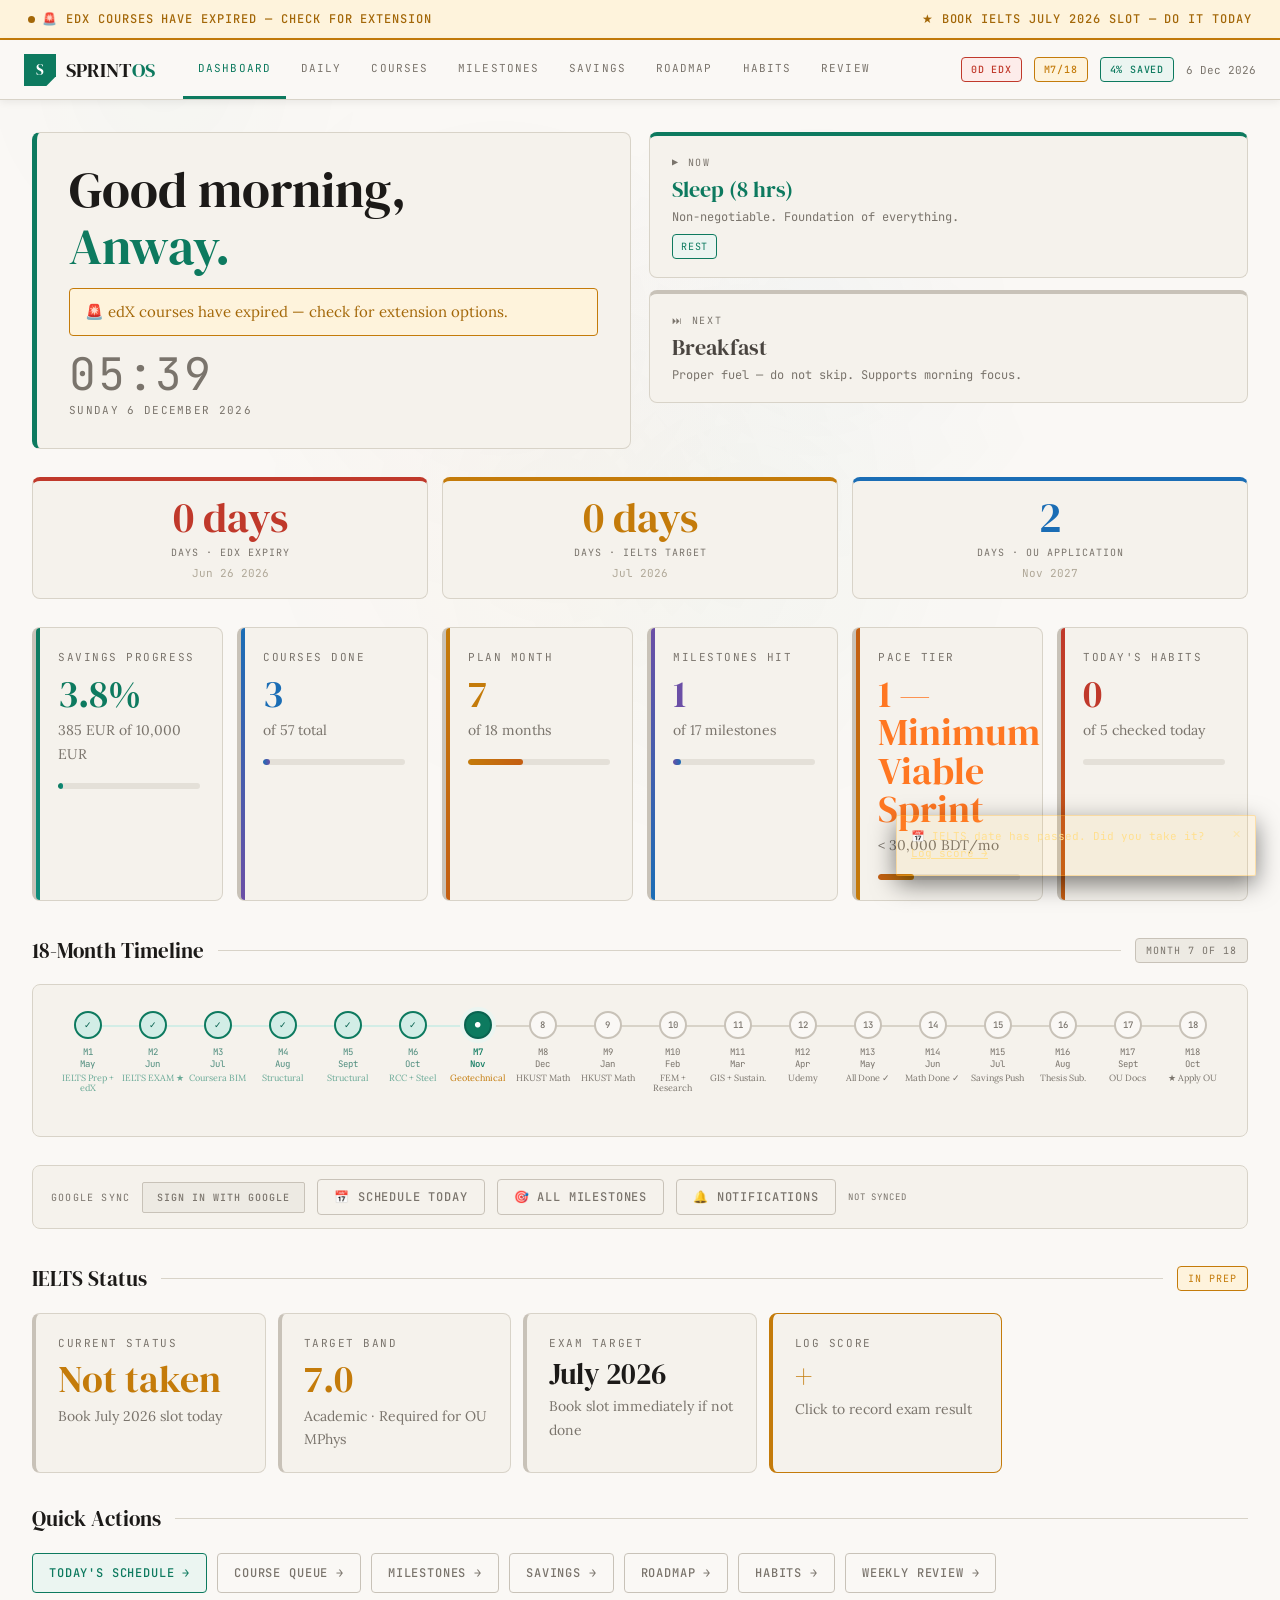
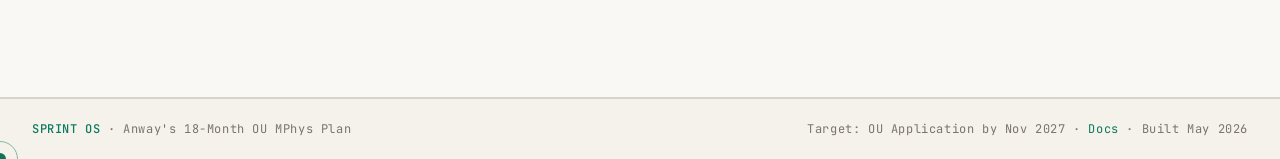
==== commit 5c151725: "add" ====
--- a/index.html
+++ b/index.html
@@ -338,5 +338,6 @@
   refresh();
 }
 </script>
+<script src="animate.js"></script>
 </body>
 </html>
